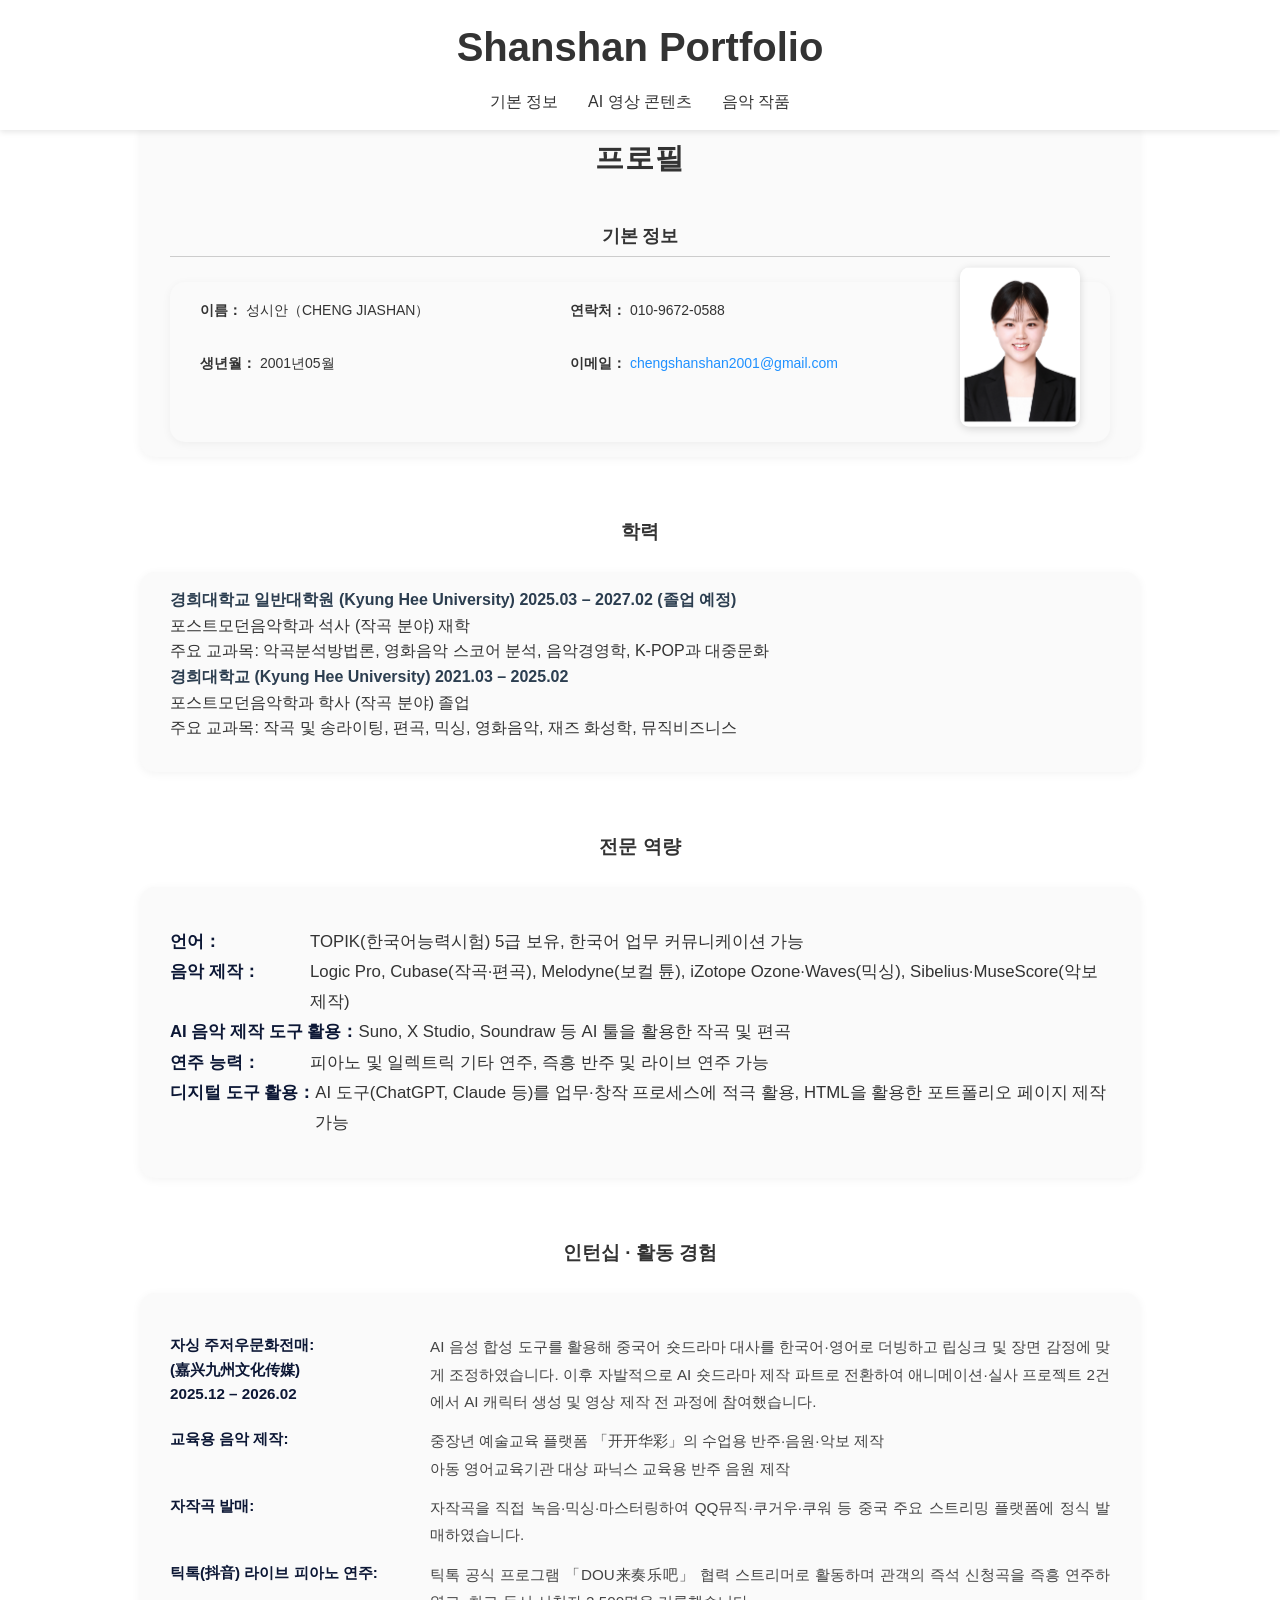
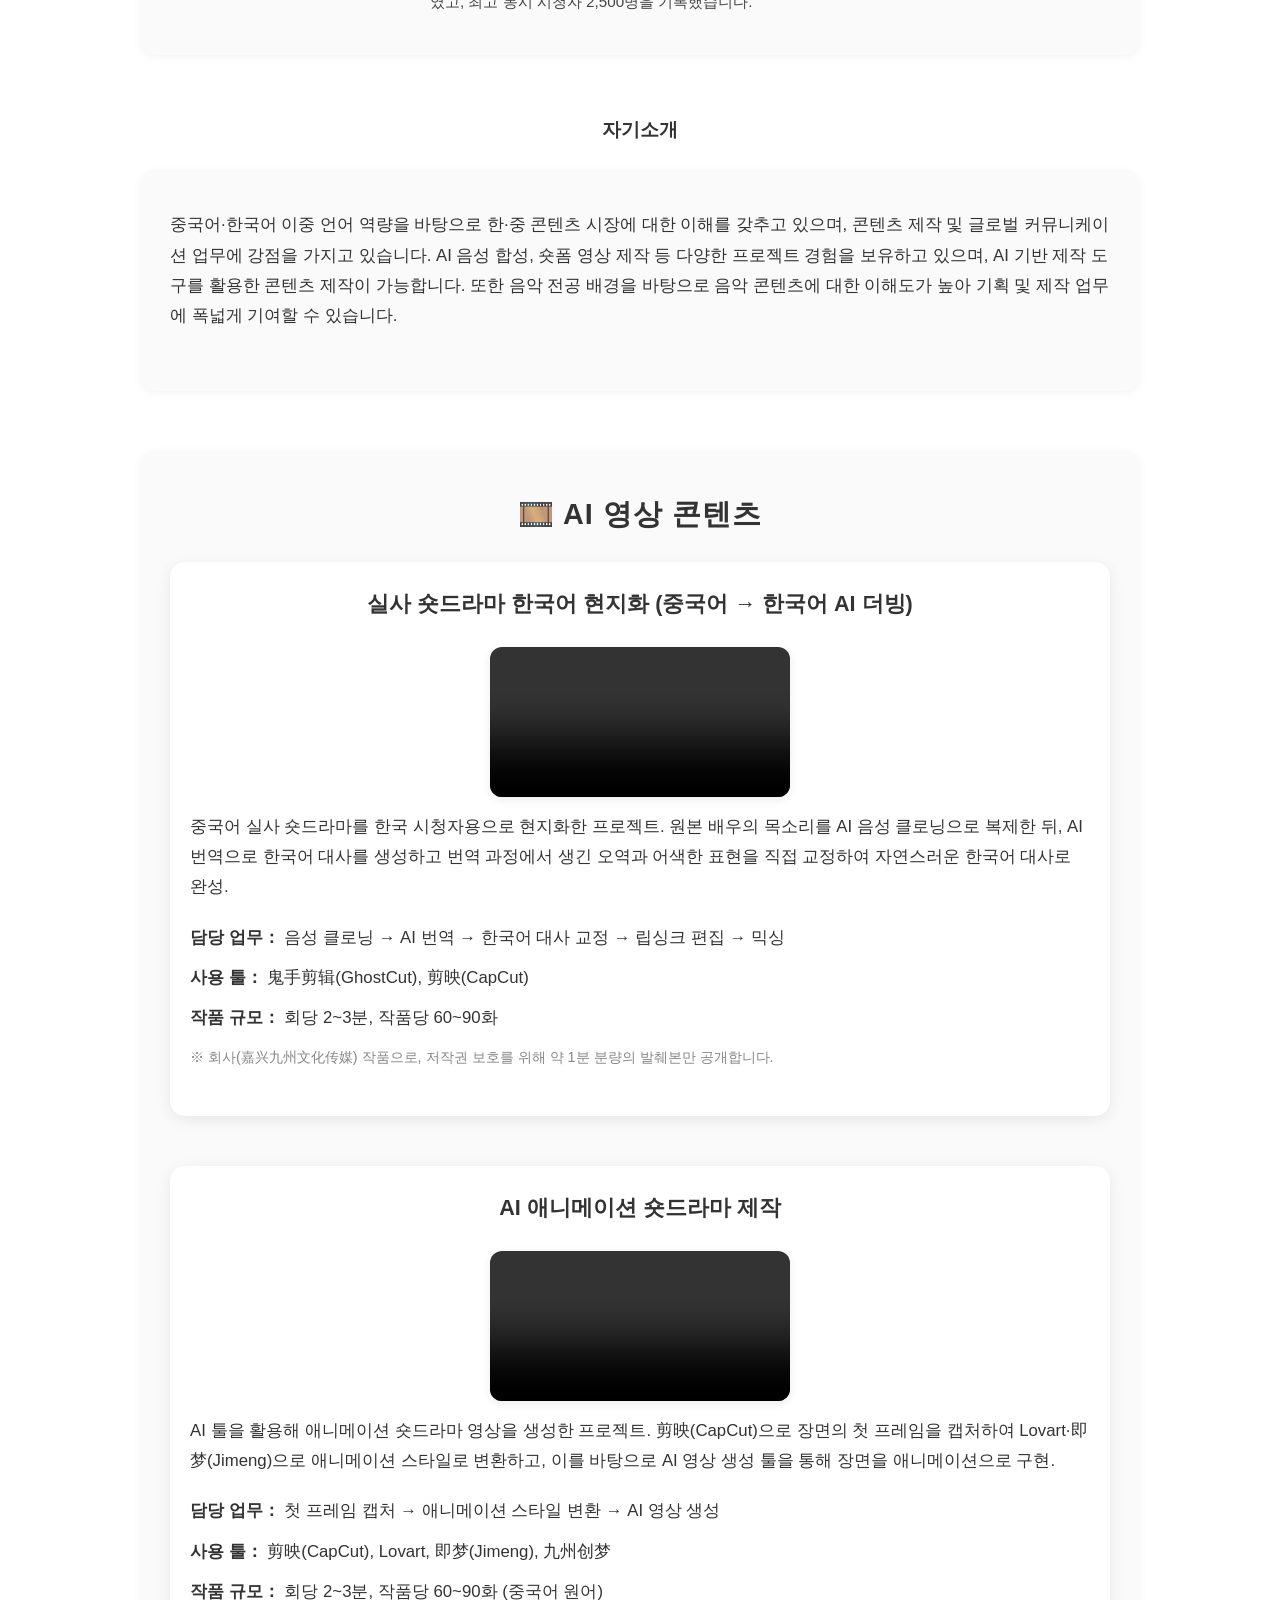
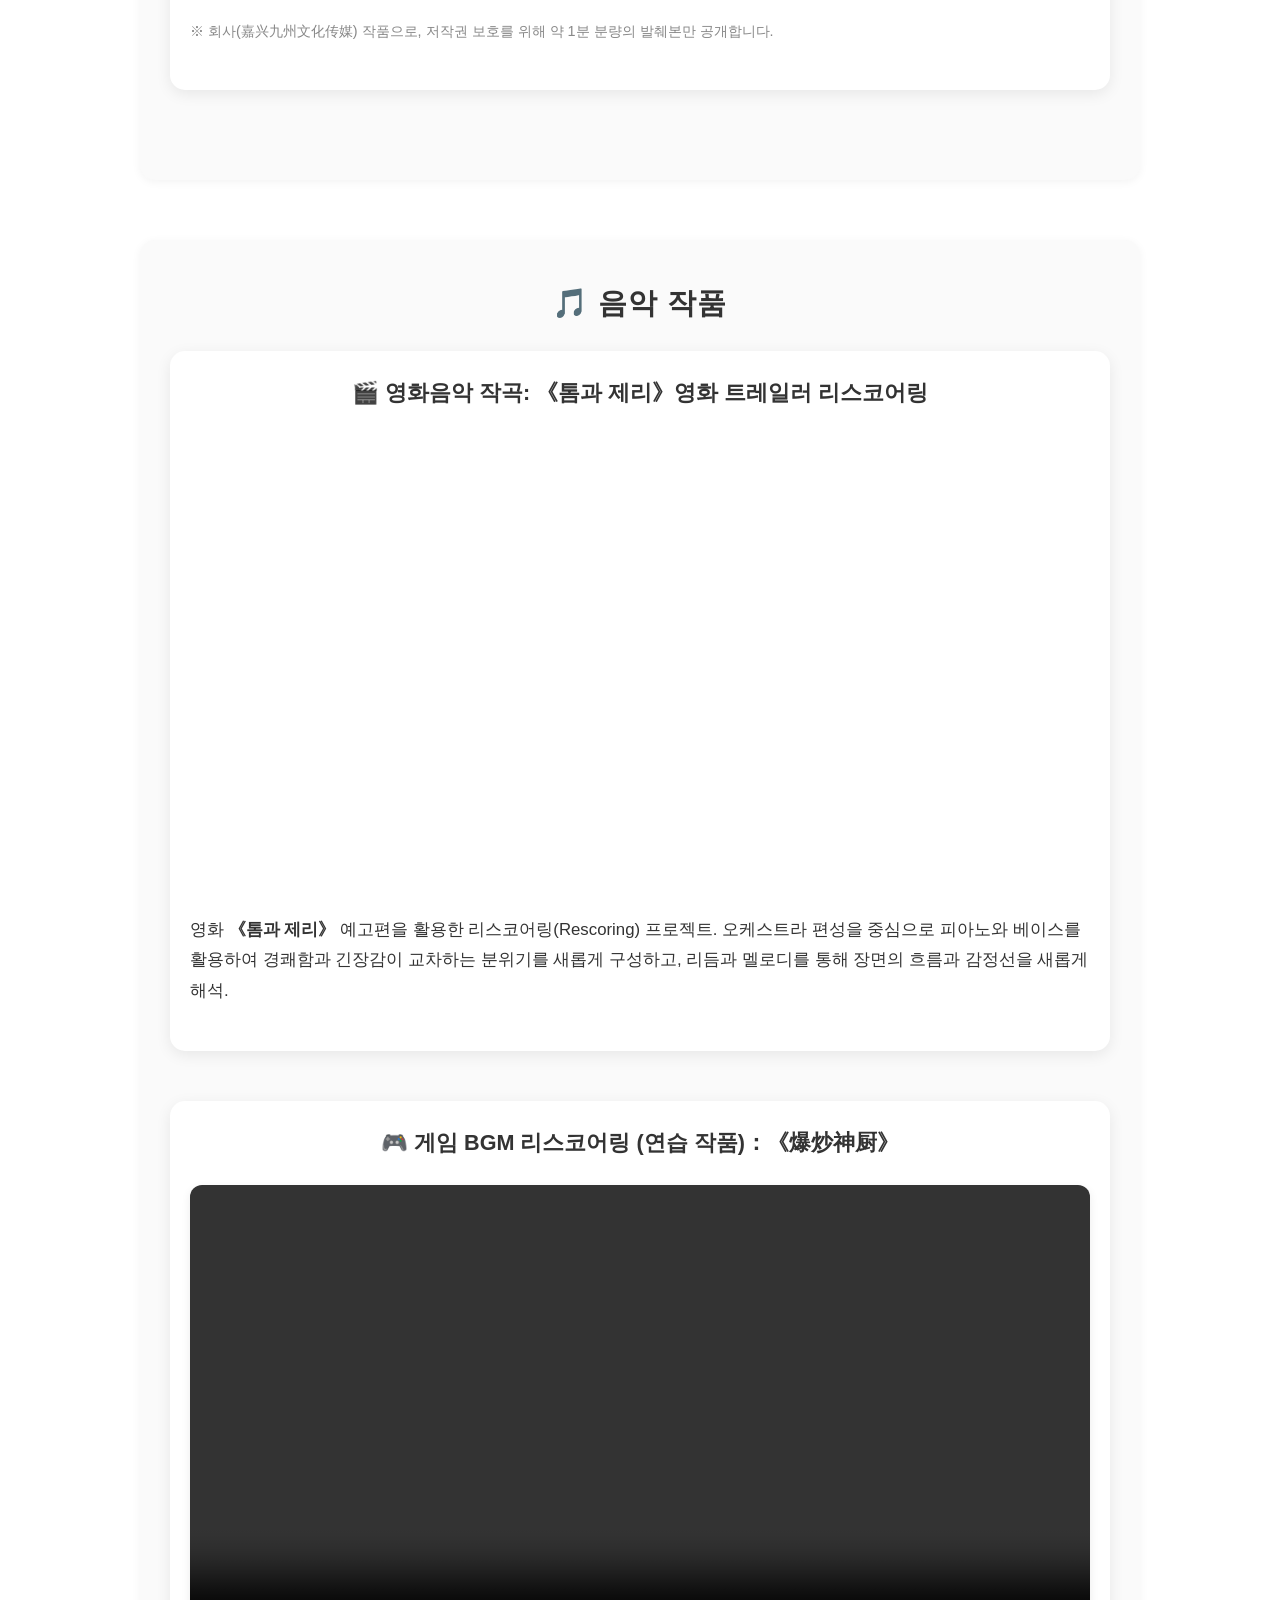
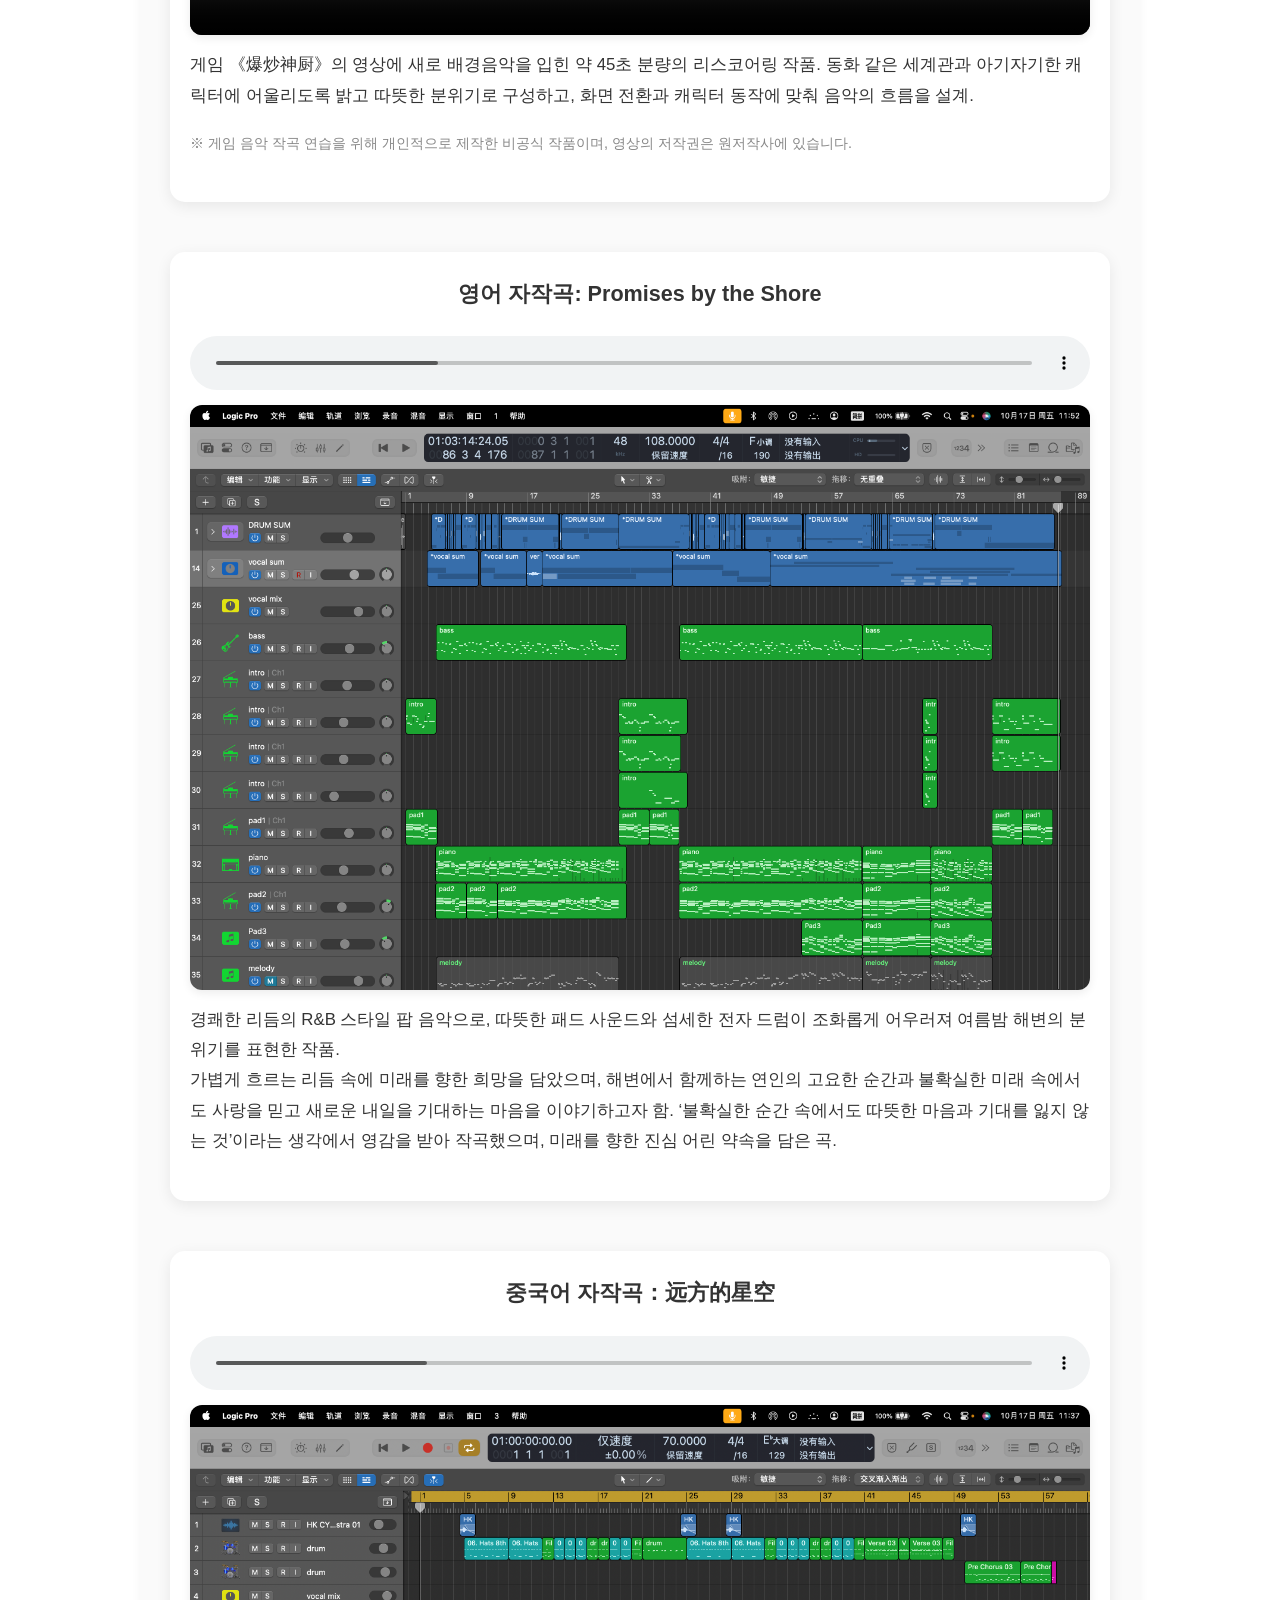
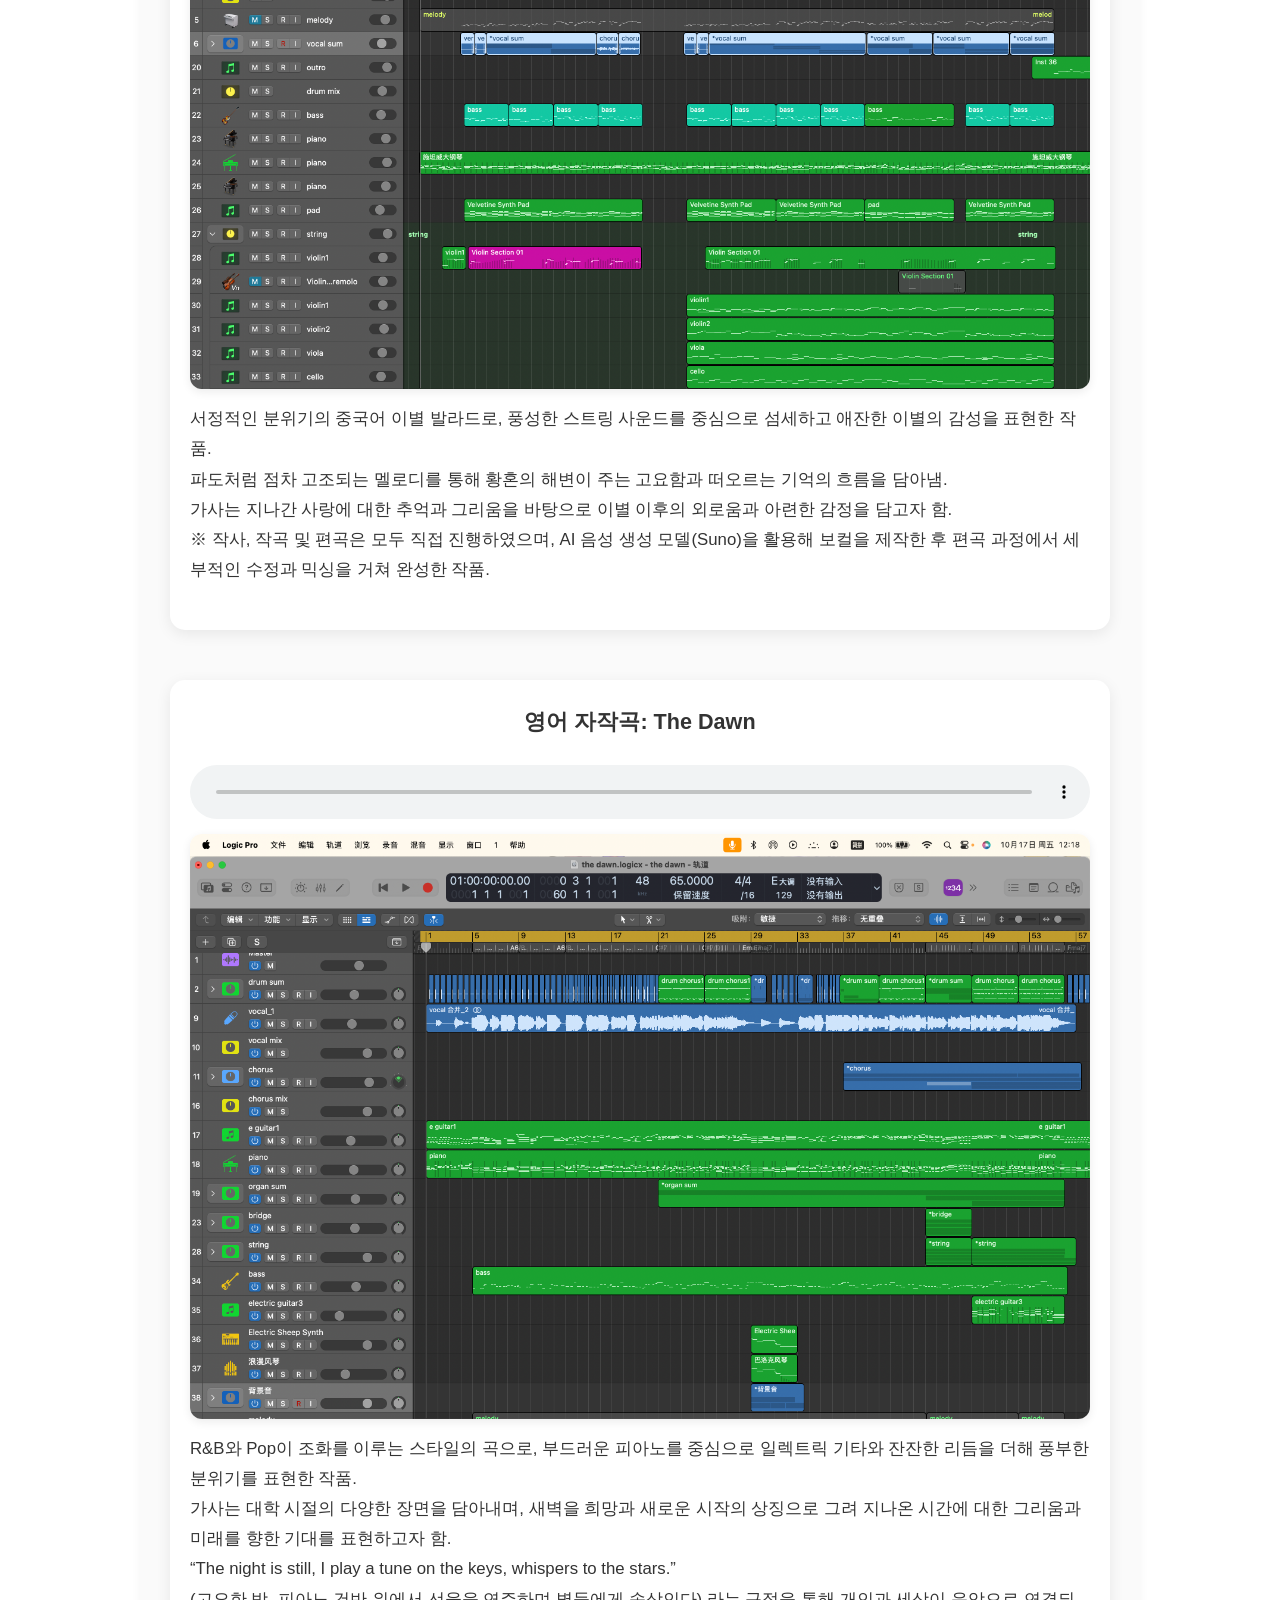
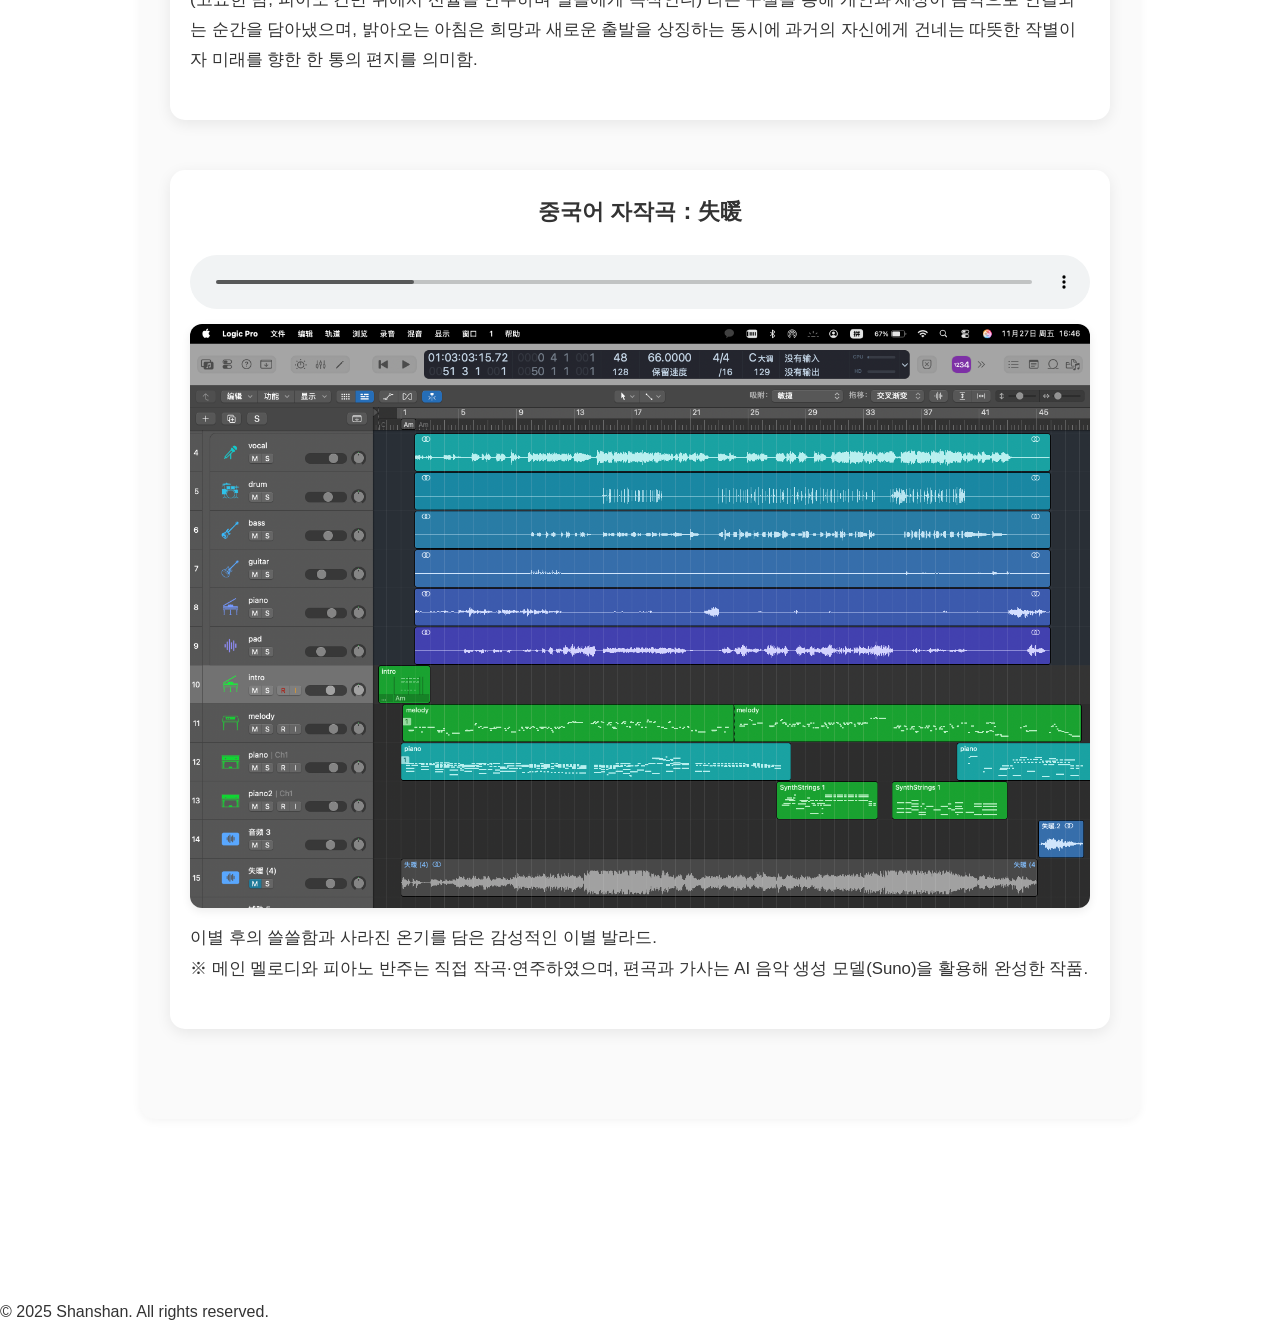
==== index.ko.html @ a073a3d4 "Update AI video content section and music titles" ====
<!-- ============================================= -->
<!-- 这是 Shanshan 的个人作品展示网页基础 HTML 框架 -->
<!-- ============================================= -->

<!DOCTYPE html>
<html lang="zh-CN">
<head>
  <meta charset="UTF-8" />
  <meta name="viewport" content="width=device-width, initial-scale=1.0" /> 
  <title>Shanshan Portfolio</title>
  <link rel="stylesheet" href="style.css?v=13" />
</head>
<style>
#statement.section {
  background-color: #fafafa !important;
  border-radius: 15px !important;
  box-shadow: 0 2px 10px rgba(0,0,0,0.05) !important;
  padding: 40px 30px !important;
  margin: 0 auto 60px auto !important;
  max-width: 1000px !important;
}
  /* AI 영상 콘텐츠: 세로형 숏드라마 영상 */
.music-item video.video-vertical {
  width: auto;
  max-width: 100%;
  max-height: 75vh;
}
.work-meta {
  list-style: none;
  padding: 0;
  margin: 12px 0 0;
  color: #555;
  line-height: 1.7;
}
.work-meta li { margin-bottom: 4px; }
.work-note {
  font-size: 0.9rem !important;
  color: #888 !important;
}
</style>

<body>
  <!-- ============================================= -->
  <!-- 页头部分 Header -->
  <!-- ============================================= -->
  <header>
    <h1>Shanshan Portfolio</h1>
    <button class="menu-toggle" aria-label="Toggle Menu">☰</button>
    <nav>
      <ul>
        <li><a href="#about">기본 정보</a></li>
               <li><a href="#ai-video">AI 영상 콘텐츠</a></li>
        <li><a href="#music">음악 작품</a></li>
      </ul>
    </nav>
  </header>

  <!-- ✅ 主体内容 -->
  <main>
    <section id="about" class="section">
      <h2>프로필</h2>
  <h3> 기본 정보 </h3>

<div id="basic-info" class="info-grid">
  <div class="info-left">
    <p>
      <strong>이름：</strong> 성시안（CHENG JIASHAN）<br>
        <br>
      <strong>생년월：</strong> 2001년05월<br>
      <br>
    </p>
  </div>

  <div class="info-right">
    <p>
      <strong>연락처：</strong> 010-9672-0588<br>
      <br>
      <strong>이메일：</strong>
      <a href="mailto:chengshanshan2001@gmail.com">chengshanshan2001@gmail.com</a>
    </p>
  </div>

  <!-- ✅ 新增证件照模块 -->
  <div class="info-photo">
    <img src="assets/images/zhiyezhao.JPG" alt="证件照" />
  </div>
</div>
</section>  

  <!-- 2. 教育背景 -->
  <h3>학력</h3>
  <section id="education" class="section">

  <div class="education-list">

    <div class="education-item">
      <div class="edu-header">
        <span class="edu-school">경희대학교 일반대학원 (Kyung Hee University)
</span>
        <span class="edu-period">2025.03 – 2027.02 (졸업 예정)</span>
      </div>
      <div class="edu-major">포스트모던음악학과 석사 (작곡 분야) 재학<br>
주요 교과목: 악곡분석방법론, 영화음악 스코어 분석, 음악경영학, K-POP과 대중문화
    </div>

    <div class="education-item">
      <div class="edu-header">
        <span class="edu-school">경희대학교 (Kyung Hee University)</span>
        <span class="edu-period">2021.03 – 2025.02</span>
      </div>
      <div class="edu-major">포스트모던음악학과 학사 (작곡 분야) 졸업</div>
      <div class="edu-courses"> 주요 교과목: 작곡 및 송라이팅, 편곡, 믹싱, 영화음악, 재즈 화성학, 뮤직비즈니스</div>
    </div>

  </div>
</section>


  </p>
  <!-- 5. 专业技能 -->
<h3>전문 역량</h3>

<div class="section">
  <div class="section-content">
    <div class="skills-grid">

      <div class="skill-item">
        <div class="skill-label">언어：</div>
        <div class="skill-content">
          TOPIK(한국어능력시험) 5급 보유, 한국어 업무 커뮤니케이션 가능
        </div>
      </div>

      <div class="skill-item">
        <div class="skill-label">음악 제작：</div>
        <div class="skill-content">
          Logic Pro, Cubase(작곡·편곡), Melodyne(보컬 튠),
          iZotope Ozone·Waves(믹싱), Sibelius·MuseScore(악보 제작)
        </div>
      </div>

      <div class="skill-item">
        <div class="skill-label">AI 음악 제작 도구 활용：</div>
        <div class="skill-content">
          Suno, X Studio, Soundraw 등 AI 툴을 활용한 작곡 및 편곡
        </div>
      </div>

      <div class="skill-item">
        <div class="skill-label">연주 능력：</div>
        <div class="skill-content">
          피아노 및 일렉트릭 기타 연주, 즉흥 반주 및 라이브 연주 가능
        </div>
      </div>

      <div class="skill-item">
        <div class="skill-label">디지털 도구 활용：</div>
        <div class="skill-content">
          AI 도구(ChatGPT, Claude 등)를 업무·창작 프로세스에 적극 활용,
          HTML을 활용한 포트폴리오 페이지 제작 가능
        </div>
      </div>

    </div>
  </div>
</div>

<!-- 实践经历 -->
<h3>인턴십 · 활동 경험</h3>

<div class="section">
  <div class="experience-grid">

    <div class="experience-item">
      <div class="exp-label">
        자싱 주저우문화전매:<br>
        (嘉兴九州文化传媒)<br>
        2025.12 – 2026.02
      </div>
      <div class="exp-content">
        AI 음성 합성 도구를 활용해 중국어 숏드라마 대사를 한국어·영어로 더빙하고
        립싱크 및 장면 감정에 맞게 조정하였습니다.
        이후 자발적으로 AI 숏드라마 제작 파트로 전환하여
        애니메이션·실사 프로젝트 2건에서 AI 캐릭터 생성 및 영상 제작 전 과정에 참여했습니다.
      </div>
    </div>

    <div class="experience-item">
      <div class="exp-label">교육용 음악 제작:</div>
      <div class="exp-content">
        중장년 예술교육 플랫폼 「开开华彩」의 수업용 반주·음원·악보 제작<br>
        아동 영어교육기관 대상 파닉스 교육용 반주 음원 제작
      </div>
    </div>

    <div class="experience-item">
      <div class="exp-label">자작곡 발매:</div>
      <div class="exp-content">
        자작곡을 직접 녹음·믹싱·마스터링하여
        QQ뮤직·쿠거우·쿠워 등 중국 주요 스트리밍 플랫폼에 정식 발매하였습니다.
      </div>
    </div>

    <div class="experience-item">
      <div class="exp-label">틱톡(抖音) 라이브 피아노 연주:</div>
      <div class="exp-content">
        틱톡 공식 프로그램 「DOU来奏乐吧」 협력 스트리머로 활동하며
        관객의 즉석 신청곡을 즉흥 연주하였고,
        최고 동시 시청자 2,500명을 기록했습니다.
      </div>
    </div>

  </div>
</div>

<!-- 6. 자기소개 -->
<h3>자기소개</h3>

<div class="section">
  <p>
    중국어·한국어 이중 언어 역량을 바탕으로 한·중 콘텐츠 시장에 대한 이해를 갖추고 있으며,
    콘텐츠 제작 및 글로벌 커뮤니케이션 업무에 강점을 가지고 있습니다.
    AI 음성 합성, 숏폼 영상 제작 등 다양한 프로젝트 경험을 보유하고 있으며,
    AI 기반 제작 도구를 활용한 콘텐츠 제작이 가능합니다.
    또한 음악 전공 배경을 바탕으로 음악 콘텐츠에 대한 이해도가 높아
    기획 및 제작 업무에 폭넓게 기여할 수 있습니다.
  </p>
</div>
<!-- AI 영상 콘텐츠 Section -->
<section id="ai-video" class="section">
  <h2>🎞️ AI 영상 콘텐츠</h2>

  <!-- 실사 숏드라마 한국어 더빙 -->
  <div class="music-item">
    <h3>실사 숏드라마 한국어 현지화 (중국어 → 한국어 AI 더빙)</h3>
    <video class="video-vertical" controls preload="metadata" playsinline>
      <source src="assets/video/drama.mp4" type="video/mp4">
    </video>
    <p>
      중국어 실사 숏드라마를 한국 시청자용으로 현지화한 프로젝트.
      원본 배우의 목소리를 AI 음성 클로닝으로 복제한 뒤, AI 번역으로 한국어 대사를 생성하고
      번역 과정에서 생긴 오역과 어색한 표현을 직접 교정하여 자연스러운 한국어 대사로 완성.
    </p>
    <ul class="work-meta">
      <li><strong>담당 업무：</strong> 음성 클로닝 → AI 번역 → 한국어 대사 교정 → 립싱크 편집 → 믹싱</li>
      <li><strong>사용 툴：</strong> 鬼手剪辑(GhostCut), 剪映(CapCut)</li>
      <li><strong>작품 규모：</strong> 회당 2~3분, 작품당 60~90화</li>
    </ul>
    <p class="work-note">※ 회사(嘉兴九州文化传媒) 작품으로, 저작권 보호를 위해 약 1분 분량의 발췌본만 공개합니다.</p>
  </div>

  <!-- AI 애니메이션 숏드라마 -->
  <div class="music-item">
    <h3>AI 애니메이션 숏드라마 제작</h3>
    <video class="video-vertical" controls preload="metadata" playsinline>
      <source src="assets/video/donghuaban.MOV" type="video/mp4">
    </video>
    <p>
      AI 툴을 활용해 애니메이션 숏드라마 영상을 생성한 프로젝트.
      剪映(CapCut)으로 장면의 첫 프레임을 캡처하여 Lovart·即梦(Jimeng)으로 애니메이션 스타일로 변환하고,
      이를 바탕으로 AI 영상 생성 툴을 통해 장면을 애니메이션으로 구현.
    </p>
    <ul class="work-meta">
      <li><strong>담당 업무：</strong> 첫 프레임 캡처 → 애니메이션 스타일 변환 → AI 영상 생성</li>
      <li><strong>사용 툴：</strong> 剪映(CapCut), Lovart, 即梦(Jimeng), 九州创梦</li>
      <li><strong>작품 규모：</strong> 회당 2~3분, 작품당 60~90화 (중국어 원어)</li>
    </ul>
    <p class="work-note">※ 회사(嘉兴九州文化传媒) 작품으로, 저작권 보호를 위해 약 1분 분량의 발췌본만 공개합니다.</p>
  </div>
</section>
  <!-- 音乐作品 Section -->
<section id="music" class="section">
   <h2>🎵 음악 작품</h2>
 <!-- 电影配乐 -->
<div class="music-item">
 <h3>🎬 영화음악 작곡: 《톰과 제리》영화 트레일러 리스코어링</h3>

<!-- Bilibili 영상 삽입 -->
<iframe 
  src="//player.bilibili.com/player.html?isOutside=true&aid=115497945339783&bvid=BV1Nb1xBbEkh&cid=33733151829&p=1" 
  width="100%" height="460"
  scrolling="no" border="0" frameborder="no" framespacing="0" allowfullscreen="true">
</iframe>

<p>
영화 <strong>《톰과 제리》</strong> 예고편을 활용한 리스코어링(Rescoring) 프로젝트.
오케스트라 편성을 중심으로 피아노와 베이스를 활용하여
경쾌함과 긴장감이 교차하는 분위기를 새롭게 구성하고,
리듬과 멜로디를 통해 장면의 흐름과 감정선을 새롭게 해석.
</p>
  </div>

  <!-- 游戏 BGM -->
  <div class="music-item">
    <h3>🎮 게임 BGM 리스코어링 (연습 작품)：《爆炒神厨》</h3>
    <video controls preload="metadata" playsinline>
      <source src="assets/video/game.mp4" type="video/mp4">
    </video>
    <p>
      게임 《爆炒神厨》의 영상에 새로 배경음악을 입힌 약 45초 분량의 리스코어링 작품.
      동화 같은 세계관과 아기자기한 캐릭터에 어울리도록 밝고 따뜻한 분위기로 구성하고,
      화면 전환과 캐릭터 동작에 맞춰 음악의 흐름을 설계.
    </p>
    <p class="work-note">※ 게임 음악 작곡 연습을 위해 개인적으로 제작한 비공식 작품이며, 영상의 저작권은 원저작사에 있습니다.</p>
  </div>
  <!-- 第一首 -->
  <div class="music-item">
    <h3>영어 자작곡: Promises by the Shore</h3>
    <audio controls>
      <source src="assets/audio/promise.mp3" type="audio/mpeg">
      您的浏览器不支持音频播放
    </audio>
    <img src="assets/images/primes.png" alt="作品截图 2">
    <p>
      경쾌한 리듬의 R&B 스타일 팝 음악으로, 따뜻한 패드 사운드와 섬세한 전자 드럼이 조화롭게 어우러져 여름밤 해변의 분위기를 표현한 작품.<br> 
      가볍게 흐르는 리듬 속에 미래를 향한 희망을 담았으며, 해변에서 함께하는 연인의 고요한 순간과 불확실한 미래 속에서도 사랑을 믿고 새로운 내일을 기대하는 마음을 이야기하고자 함. 
      ‘불확실한 순간 속에서도 따뜻한 마음과 기대를 잃지 않는 것’이라는 생각에서 영감을 받아 작곡했으며, 미래를 향한 진심 어린 약속을 담은 곡.
    </p>
  </div>  <!-- ✅加上这行 -->

  <!-- 第二首 -->
  <div class="music-item">
    <h3>중국어 자작곡：远方的星空</h3>
    <audio controls>
      <source src="assets/audio/sunoyuanfang.mp3" type="audio/mpeg">
      您的浏览器不支持音频播放
    </audio>
    <img src="assets/images/yuanfang.png" alt="作品截图 1">
    <p>
     서정적인 분위기의 중국어 이별 발라드로, 풍성한 스트링 사운드를 중심으로 섬세하고 애잔한 이별의 감성을 표현한 작품. <br> 
      파도처럼 점차 고조되는 멜로디를 통해 황혼의 해변이 주는 고요함과 떠오르는 기억의 흐름을 담아냄.<br> 
가사는 지나간 사랑에 대한 추억과 그리움을 바탕으로 이별 이후의 외로움과 아련한 감정을 담고자 함.<br> 
※ 작사, 작곡 및 편곡은 모두 직접 진행하였으며, AI 음성 생성 모델(Suno)을 활용해 보컬을 제작한 후 편곡 과정에서 세부적인 수정과 믹싱을 거쳐 완성한 작품.

    </p>
  </div>

  <!-- 第三首 -->
  <div class="music-item">
    <h3>영어 자작곡: The Dawn</h3>
    <audio controls>
      <source src="assets/audio/the dawn.mp3" type="audio/mpeg">
      您的浏览器不支持音频播放
    </audio>
    <img src="assets/images/the dawn.png" alt="作品截图3">
    <p>
      R&B와 Pop이 조화를 이루는 스타일의 곡으로, 부드러운 피아노를 중심으로 일렉트릭 기타와 잔잔한 리듬을 더해 풍부한 분위기를 표현한 작품.<br> 
가사는 대학 시절의 다양한 장면을 담아내며, 새벽을 희망과 새로운 시작의 상징으로 그려 지나온 시간에 대한 그리움과 미래를 향한 기대를 표현하고자 함.<br> 
“The night is still, I play a tune on the keys, whispers to the stars.”<br> 
(고요한 밤, 피아노 건반 위에서 선율을 연주하며 별들에게 속삭인다)
라는 구절을 통해 개인과 세상이 음악으로 연결되는 순간을 담아냈으며, 
밝아오는 아침은 희망과 새로운 출발을 상징하는 동시에 과거의 자신에게 건네는 따뜻한 작별이자 미래를 향한 한 통의 편지를 의미함.
    </p>
  </div>
  
  <!-- 第四首 -->
  <div class="music-item">
    <h3>중국어 자작곡：失暖</h3>
    <audio controls>
      <source src="assets/audio/shinuan.mp3" type="audio/mpeg">
      您的浏览器不支持音频播放
    </audio>
    <img src="assets/images/shinuan.png" alt="作品截图4">
    <p>
      이별 후의 쓸쓸함과 사라진 온기를 담은 감성적인 이별 발라드.<br>
      ※ 메인 멜로디와 피아노 반주는 직접 작곡·연주하였으며,
      편곡과 가사는 AI 음악 생성 모델(Suno)을 활용해 완성한 작품.
    </p>
  </div>
</section>

<main class="main-content">
  <!-- 保留原有的所有 section 内容 -->
</main>
  <!-- ============================================= -->
  <!-- 页脚 Footer -->
  <!-- ============================================= -->
  <footer>
    <p>© 2025 Shanshan. All rights reserved.</p>
  </footer>
  <script>
  // 选取页面内所有 <video> 元素
  const videos = document.querySelectorAll("video");

  // 当某个视频开始播放时
  videos.forEach((video) => {
    video.addEventListener("play", () => {
      // 暂停其他正在播放的视频
      videos.forEach((otherVideo) => {
        if (otherVideo !== video && !otherVideo.paused) {
          otherVideo.pause();
        }
      });
    });
  });
</script>
 <!-- ✅ 放在网页最底部的脚本 -->
   <script>
  document.addEventListener('DOMContentLoaded', () => {
    const menuBtn = document.querySelector('.menu-toggle');
    const navList = document.querySelector('nav ul');
    
    menuBtn.addEventListener('click', (e) => {
      e.stopPropagation();
      navList.classList.toggle('active');
    });

    document.addEventListener('click', (e) => {
      if (!navList.contains(e.target) && !menuBtn.contains(e.target)) {
        navList.classList.remove('active');
      }
    });
  });

  // ✅ 确保同时只播放一个音频
  document.addEventListener("play", function(e) {
    const audios = document.getElementsByTagName("audio");
    for (let i = 0; i < audios.length; i++) {
      if (audios[i] !== e.target) {
        audios[i].pause();
      }
    }
  }, true);
  </script>
<script>
// ✅ 移动端视频播放兼容修复：让第一次点击就能播放
document.addEventListener('DOMContentLoaded', () => {
  const videos = document.querySelectorAll('video');

  videos.forEach(video => {
    video.addEventListener('click', () => {
      if (video.paused) {
        video.play().catch(() => {}); // 如果被系统阻止，不报错
      } else {
        video.pause();
      }
    });

    // ✅ 支持微信 / Safari 自动允许交互播放
    video.setAttribute('playsinline', 'true');
    video.setAttribute('webkit-playsinline', 'true');
    video.setAttribute('controlsList', 'nodownload');
  });
});
</script>

</body>
</html>
---- style.css ----
/* ============================================= */
/* Shanshan Portfolio - 精简优化版CSS */
/* ============================================= */

/* ---------- 1. 全局基础设置 ---------- */
* {
  margin: 0;
  padding: 0;
  box-sizing: border-box;
  font-family: 'Helvetica Neue', Arial, sans-serif;
}

body {
  background-color: #ffffff;
  color: #333333;
  line-height: 1.6;
}

/* ---------- 2. 页头 Header ---------- */
header {
  position: fixed;
  top: 0;
  left: 0;
  width: 100%;
  background-color: #fff;
  box-shadow: 0 2px 6px rgba(0, 0, 0, 0.1);
  z-index: 1000;
  padding: 15px 0;
  text-align: center;
}

header h1 {
  font-size: 2.5rem;
  margin-bottom: 10px;
}

/* ---------- 3. 导航栏 Nav ---------- */
nav ul {
  list-style: none;
  display: flex;
  justify-content: center;
  gap: 30px;
  flex-wrap: wrap; 
}

nav a {
  text-decoration: none;
  color: #333;
  font-weight: 500;
  transition: color 0.3s;
}

nav a:hover {
  color: #1e90ff;
}

/* ---------- 4. 页面主体 Main ---------- */
main {
  padding-top: 120px; /* 留出导航栏高度 */
}

/* ---------- 5. 通用 Section 样式 ---------- */
.section {
  max-width: 1000px;
  width: 100%; /* ✅ 新增：防止手机溢出 */
  margin: 0 auto 60px auto;
  padding: 40px 30px;
  background-color: #fafafa;
  border-radius: 15px;
  box-shadow: 0 2px 10px rgba(0, 0, 0, 0.05);
}

.section h2 {
  font-size: 2rem;
  margin-bottom: 20px;
  font-weight: 600;
  color: #333;
  letter-spacing: 1px;
  text-align: center;
}

.section p {
  font-size: 1.1rem;
  margin-bottom: 20px;
  line-height: 1.8;
  color: #555;
  text-align: left;
}

/* ---------- 6. 音乐作品与媒体展示区 ---------- */
.music-item {
  background-color: #ffffff;
  padding: 25px 20px;
  border-radius: 15px;
  box-shadow: 0 4px 15px rgba(0, 0, 0, 0.08);
  margin-bottom: 50px;
  transition: transform 0.3s ease, box-shadow 0.3s ease;
}

.music-item:hover {
  transform: translateY(-3px);
  box-shadow: 0 8px 25px rgba(0, 0, 0, 0.12);
}

.music-item h3 {
  margin-bottom: 15px;
  font-size: 1.35rem;
  text-align: center;
  color: #222;
}

.music-item p {
  font-size: 1rem;
  line-height: 1.6;
  color: #555;
  text-align: left;
  margin-top: 12px;
  font-style: normal;
}

/* 音频控件 */
.music-item audio {
  width: 100%;
  min-height: 40px;
  display: block;
  margin: 15px auto;
}

/* 图片 */
.music-item img {
  max-width: 100%;
  height: auto;
  display: block;
  margin: 15px auto;
  border-radius: 12px;
  box-shadow: 0 3px 10px rgba(0, 0, 0, 0.08);
}
/* 视频 */
.music-item video {
  max-width: 80%;
  width: 100%;
  max-width: 100%; /* ✅ 新增：限制最大宽度 */
  height: auto;
  object-fit: contain;
  border-radius: 12px;
  display: block;
  margin: 15px auto;
  box-shadow: 0 3px 10px rgba(0, 0, 0, 0.08);
  transition: transform 0.3s ease, box-shadow 0.3s ease;
}

.music-item video:hover {
  transform: scale(1.02);
  box-shadow: 0 8px 20px rgba(0, 0, 0, 0.18);
}

/* 合奏视频布局 */
#ensemble {
  display: grid;
  grid-template-columns: repeat(auto-fit, minmax(320px, 1fr));
  gap: 20px;
  align-items: start;
}

/* 直播视频布局 */
#live .live-item {
  display: flex;
  justify-content: center;
  align-items: center;
  gap: 30px;
  max-width: 1200px;
  width: 100%; 
  margin: 0 auto;
  flex-wrap: wrap;
}

#live .live-video {
  flex: 0 0 55%;
  max-width: 650px;
  width: 100%; 
}

#live .live-video video {
  width: 100%;
  max-height: 550px;
  object-fit: contain;
  border-radius: 12px;
  background-color: #000;
  display: block;
}

#live .live-desc {
  flex: 1 1 40%;
  max-width: 500px;
  width: 100%; 
  display: flex;
  flex-direction: column;
  justify-content: center;
  padding: 0 15px;
  box-sizing: border-box;
}

/* ---------- 7. 响应式调整 ---------- */
@media screen and (max-width: 900px) {
  #live .live-item {
    flex-direction: column;
    align-items: center;
  }
  #live .live-video,
  #live .live-desc {
    flex: 1 1 100%;
    max-width: 90%;
  }
  #live .live-desc {
    padding-top: 15px;
    text-align: center;
  }
}

@media screen and (max-width: 768px) {
  nav ul {
    flex-direction: column;
    gap: 15px;
  }
  .section {
    padding: 30px 20px;
  }
  .music-item {
    padding: 20px 15px;
  }
  .music-item h3 {
    font-size: 1.25rem;
  }
}

/* ---------- 8. 前半部分（About / Education）优化 ---------- */

#about, #education, .info-grid {
  background-color: #fafafa !important;   /* ✅ 改成浅灰，与所有 section 一致 */
  box-shadow: 0 2px 10px rgba(0,0,0,0.05) !important; /* ✅ 统一阴影 */
  border-radius: 15px !important;          /* ✅ 加上圆角 */
  padding: 15px 30px !important;           /* ✅ 内边距与其他 section 一致 */
}


/* 主标题（个人简介标题） */
#about h2 {
  font-size: 1.8rem;
  font-weight: bold;
  color: #2c3e50;
  text-align: center;
  border-bottom: 2px solid #2c3e50;
  padding-bottom: 10px;
  margin-bottom: 30px;
}

/* 小标题（h3）简化为PDF风格 */
#about h3, #education h3 {
  background: none !important;
  border-bottom: 1px solid #ccc !important;
  padding: 6px 0 !important;
  font-size: 1.1rem !important;
  font-weight: bold;
  color: #2c3e50;
  display: block;
  border-radius: 0 !important;
}

/* 信息两列对齐 */
#about .info-grid {
  display: flex;
  justify-content: space-between;
  flex-wrap: wrap;
  gap: 40px;
  margin-top: 10px;
}

#about .info-left p, 
#about .info-right p {
  font-size: 14px;
  line-height: 1.9;
  color: #333;
}

/* 链接统一蓝色风格 */
#about a {
  color: #1e90ff;
  text-decoration: none;
}
#about a:hover {
  text-decoration: underline;
}

/* 教育经历列表更紧凑 */
#education .education-item {
  margin-bottom: 16px;
}
#education .edu-header {
  font-weight: bold;
  color: #2c3e50;
}
#education .edu-maj
/* ============================================= */
/* 专业技能部分优化：让标题与内容同一行显示 */
/* ============================================= */

.skills-grid {
  display: grid;
  grid-template-columns: 1fr; /* 每项单独占一行 */
  gap: 8px; /* 行距 */
}

.skill-item {
  display: flex;
  align-items: baseline; /* 保证文字上下对齐 */
  font-size: 14px;
  color: #333;
  line-height: 1.8;
}

/* 左侧标签：加粗深蓝色 */
.skill-label {
  font-weight: bold;
  color: #0c1735; /* 深蓝 */
  min-width: 120px; /* 控制列宽保持整齐 */
  flex-shrink: 0;
}

/* 右侧内容：正常灰色 */
.skill-content {
  flex: 1;
  color: #444;
}
/* ============================================= */
/* 统一字体样式（适用于前半部分和技能、经历等文字） */
/* ============================================= */

/* 整体统一字体大小与行距 */
.section p,
.section li,
.skill-item {
  font-size: 1.05rem;   /* 与正文一致，约16.8px */
  line-height: 1.8;
  color: #333;
}

/* 专业技能标题（左侧标签）更突出一点 */
.skill-label {
  font-size: 1.05rem;     /* 略大一些，凸显重点 */
  font-weight: bold;
  color: #0c1735;        /* 深蓝色 */
  min-width: 140px;      /* 保持左右对齐整齐 */
}

/* 右侧内容保持清晰灰色 */
.skill-content {
  font-size: 1.05rem;
  color: #333;
}

/* 实践经历列表与正文保持一致 */
.section ul li {
  font-size: 1.05rem;
  color: #333;
  line-height: 1.8;
  margin-bottom: 10px;
}
/* ============================================= */
/* 基本信息布局微调 + 右侧证件照样式 */
/* ============================================= */

/* 让三栏布局更紧凑、左右对齐 */
#basic-info.info-grid {
  display: flex;
  align-items: flex-start; /* 顶部对齐 */
  justify-content: space-between;
  flex-wrap: wrap;
  gap: 20px; /* 两栏之间间距比原来更小 */
}

/* 左右文字栏更窄一点 */
#basic-info .info-left,
#basic-info .info-right {
  flex: 1;              /* 各占相等空间 */
  min-width: 250px;     /* 控制最小宽度 */
}
/* 证件照模块靠右 */
#basic-info .info-photo {
  flex: 0 0 140px;       /* 固定宽度 */
  width: 140px;
  text-align: right;
  margin-top: -30px;     /* 往上移动，可自行调整 */
}
/* 证件照样式 */
#basic-info .info-photo img {
  display: block;
  width: 120px !important;
  max-width: 120px !important;
  min-width: 120px !important;

  height: 160px !important;
  max-height: 160px !important;
  min-height: 160px !important;

  object-fit: cover;
  border-radius: 10px;
  box-shadow: 0 2px 8px rgba(0,0,0,0.15);
  margin-left: auto;
}
/* ============================================= */
/* 实践经历 - 对齐为与技能相同的结构 */
/* ============================================= */

.experience-grid {
  display: grid;
  grid-template-columns: 1fr; /* 每条经历独占一行 */
  gap: 10px;
}

.experience-item {
  display: flex;
  align-items: flex-start;
  line-height: 1.8;
  font-size: 1.05rem;
  color: #333;
}

.exp-label {
  font-weight: bold;
  color: #0c1735; /* 深蓝，与技能标题一致 */
  min-width: 200px; /* 左列宽度与技能标签保持协调 */
  flex-shrink: 0;
}

.exp-content {
  flex: 1;
  color: #444;
}
/* ============================================= */
/* 实践经历文字对齐优化 */
/* ============================================= */
.experience-grid {
  display: grid;
  grid-template-columns: 1fr;
  gap: 12px;
}

.experience-item {
  display: flex;
  align-items: flex-start;
  line-height: 1.8;
  font-size: 0.95rem;
  color: #333;
}

/* 左边标签固定宽度，右边对齐 */
.exp-label {
  flex: 0 0 260px;   /* ✅ 固定宽度（可以微调成200~240px） */
  font-weight: bold;
  color: #0c1735;
  padding-right: 10px; /* ✅ 给右边留一点空隙 */
  text-align: left;   /* ✅ 文本右对齐，让冒号靠近右边列线 */
  line-height: 1.6;
}

/* 右边内容自动换行，从统一列线起始 */
.exp-content {
  flex: 1;
  color: #444;
  text-align: justify; /* ✅ 可选，让长段落更整齐 */
}
/* ============================================= */
/* AI音乐分析板块（与全站风格统一） */
/* ============================================= */

#ai-analysis {
  background-color: #fafafa;
  border-radius: 15px;
  box-shadow: 0 2px 10px rgba(0, 0, 0, 0.05);
  padding: 50px 30px;
  text-align: center;
}

#ai-analysis h2 {
  font-size: 2rem;
  font-weight: 600;
  color: #333;
  margin-bottom: 25px;
  letter-spacing: 1px;
}

#ai-analysis .ai-intro {
  font-size: 1.05rem;
  color: #555;
  line-height: 1.9;
  margin-bottom: 50px;
  text-align: left!important;
}

/* 音频卡片布局 */
#ai-analysis .audio-grid {
  display: flex;
  flex-wrap: wrap;
  justify-content: center;
  gap: 40px;
  margin-bottom: 60px;
}

#ai-analysis .audio-item {
  background-color: #fff;
  width: 280px;
  padding: 20px 15px;
  border-radius: 15px;
  box-shadow: 0 4px 12px rgba(0, 0, 0, 0.08);
  transition: transform 0.3s ease, box-shadow 0.3s ease;
}

#ai-analysis .audio-item:hover {
  transform: translateY(-4px);
  box-shadow: 0 8px 18px rgba(0, 0, 0, 0.12);
}

#ai-analysis .audio-item h3 {
  font-size: 1.1rem;
  margin-bottom: 10px;
  color: #222;
}

#ai-analysis .audio-item audio {
  width: 100%;
  margin: 10px 0;
}

#ai-analysis .audio-item .desc {
  font-size: 0.95rem;
  color: #555;
  line-height: 1.6;
}

/* 图表区 */
#ai-analysis .image-area {
  margin-top: 30px;
}

#ai-analysis .image-area h3 {
  font-size: 1.25rem;
  color: #333;
  margin-bottom: 25px;
}

#ai-analysis .image-area img {
  width: 90%;
  max-width: 720px;
  display: block;
  margin: 0 auto 25px auto;
  border-radius: 12px;
  box-shadow: 0 4px 12px rgba(0, 0, 0, 0.08);
}

#ai-analysis .image-area .note {
  font-size: 0.9rem;
  color: #777;
  margin-top: 10px;
}

/* 响应式调整 */
@media screen and (max-width: 900px) {
  #ai-analysis .audio-grid {
    flex-direction: column;
    align-items: center;
  }
  #ai-analysis .audio-item {
    width: 85%;
  }
}
/* ============================================= */
/* AI音乐分析板块（含六张图版本） */
/* ============================================= */

#ai-analysis {
  background-color: #fafafa;
  border-radius: 15px;
  box-shadow: 0 2px 10px rgba(0, 0, 0, 0.05);
  padding: 50px 30px;
  text-align: center;
}

#ai-analysis h2 {
  font-size: 2rem;
  font-weight: 600;
  color: #333;
  margin-bottom: 25px;
  letter-spacing: 1px;
}

#ai-analysis .ai-intro {
  font-size: 1.05rem;
  color: #555;
  line-height: 1.9;
  margin-bottom: 50px;
  text-align: center;
}

/* 音频卡片 */
#ai-analysis .audio-grid {
  display: flex;
  flex-wrap: wrap;
  justify-content: center;
  gap: 40px;
  margin-bottom: 60px;
}

#ai-analysis .audio-item {
  background-color: #fff;
  width: 280px;
  padding: 20px 15px;
  border-radius: 15px;
  box-shadow: 0 4px 12px rgba(0, 0, 0, 0.08);
  transition: transform 0.3s ease, box-shadow 0.3s ease;
}

#ai-analysis .audio-item:hover {
  transform: translateY(-4px);
  box-shadow: 0 8px 18px rgba(0, 0, 0, 0.12);
}

#ai-analysis .audio-item h3 {
  font-size: 1.1rem;
  margin-bottom: 10px;
  color: #222;
}

#ai-analysis .audio-item audio {
  width: 100%;
  margin: 10px 0;
}

#ai-analysis .audio-item .desc {
  font-size: 0.95rem;
  color: #555;
  line-height: 1.6;
}

/* 六张图的展示区 */
#ai-analysis .image-grid {
  margin-top: 30px;
}

#ai-analysis .image-grid h3 {
  font-size: 1.3rem;
  margin-bottom: 30px;
  color: #333;
}

#ai-analysis .img-pair {
  margin-bottom: 45px;
}

#ai-analysis .img-pair h4 {
  font-size: 1.1rem;
  margin-bottom: 15px;
  color: #0c1735;
}

#ai-analysis .img-pair img {
  width: 45%;
  max-width: 400px;
  margin: 10px;
  border-radius: 12px;
  box-shadow: 0 4px 12px rgba(0,0,0,0.1);
  transition: transform 0.25s ease, box-shadow 0.25s ease;
}

#ai-analysis .img-pair img:hover {
  transform: scale(1.02);
  box-shadow: 0 8px 18px rgba(0,0,0,0.15);
}

#ai-analysis .note {
  font-size: 0.9rem;
  color: #777;
  margin-top: 20px;
}

/* 响应式调整 */
@media screen and (max-width: 768px) {
  #ai-analysis .audio-grid {
    flex-direction: column;
    align-items: center;
  }

  #ai-analysis .audio-item {
    width: 85%;
  }

  #ai-analysis .img-pair img {
    width: 85%;
    display: block;
    margin: 10px auto;
  }
}
/* AI音乐分析 - 三图并排（旋律一行、节奏一行） */
#ai-analysis .image-grid { margin-top: 40px; }
#ai-analysis .image-grid h3 { font-size: 1.3rem; margin-bottom: 25px; color: #333; }

#ai-analysis .img-row { margin-bottom: 50px; }
#ai-analysis .img-row h4 { font-size: 1.1rem; color: #0c1735; margin-bottom: 14px; }

#ai-analysis .img-group {
  display: flex; justify-content: center; gap: 24px; flex-wrap: wrap;
}
#ai-analysis .img-group figure {
  width: 30%; min-width: 240px; text-align: center;
}
#ai-analysis .img-group img {
  width: 100%; border-radius: 12px;
  box-shadow: 0 4px 12px rgba(0,0,0,0.1);
  transition: transform .25s ease, box-shadow .25s ease;
}
#ai-analysis .img-group img:hover {
  transform: scale(1.03);
  box-shadow: 0 8px 18px rgba(0,0,0,0.15);
}
#ai-analysis .img-group figcaption { margin-top: 8px; font-size: .95rem; color: #555; }

/* 响应式 */
@media (max-width: 900px) {
  #ai-analysis .img-group { flex-direction: column; align-items: center; }
  #ai-analysis .img-group figure { width: 85%; }
}
/* ---------- 手机端导航折叠菜单 ---------- */

/* 默认隐藏按钮（电脑上不显示） */
.menu-toggle {
  display: none;
  background: none;
  border: none;
  font-size: 2rem;
  cursor: pointer;
  color: #333;
  position: absolute;
  right: 25px;
  top: 18px;
}

/* 手机端样式 */
@media (max-width: 768px) {
  .menu-toggle {
    display: block;
  }

  nav ul {
    display: none; /* 默认不显示导航列表 */
    flex-direction: column;
    gap: 15px;
    background-color: #fff;
    position: absolute;
    top: 70px;
    left: 0;
    width: 100%;
    padding: 20px 0;
    box-shadow: 0 4px 12px rgba(0,0,0,0.1);
    z-index: 999;
  }

  nav ul.active {
    display: flex; /* 点击按钮后显示 */
  }

  nav a {
    font-size: 1.1rem;
  }
}
/* ---------- 手机端导航折叠菜单（修正版） ---------- */

.menu-toggle {
  display: none;
  background: none;
  border: none;
  font-size: 2rem;
  cursor: pointer;
  color: #333;
  position: absolute;
  right: 25px;   /* ✅ 靠右 */
  top: 20px;     /* ✅ 靠顶部 */
  z-index: 1100; /* ✅ 保证在最上层 */
}

/* 手机端布局 */
@media (max-width: 768px) {
  .menu-toggle {
    display: block;
  }

  nav ul {
    display: none;
    flex-direction: column;
    gap: 18px;
    background-color: #fff;
    position: absolute;
    top: 70px;
    right: 0;
    width: 100%;
    padding: 25px 0;
    text-align: center;
    box-shadow: 0 4px 12px rgba(0,0,0,0.1);
    z-index: 1000;
  }

  nav ul.active {
    display: flex;
  }

  nav a {
    font-size: 1.1rem;
    font-weight: 500;
    color: #333;
  }

  nav a:hover {
    color: #1e90ff;
  }
}
@media (max-width: 600px) {
  #basic-info.info-grid {
    flex-direction: column;
    align-items: center;
    text-align: center;
  }

  #basic-info .info-left,
  #basic-info .info-right {
    width: 100%;
  }

  #basic-info .info-photo img {
    width: 90px;
    height: auto;
    margin-top: 10px;
  }
}
/* ---------- 实践经历 - 手机端排版修复 ---------- */
/* ---------- 实践经历 - 手机端布局修复（最终版） ---------- */
@media screen and (max-width: 900px) {
  .experience-grid {
    display: flex;
    flex-direction: column;
    gap: 20px;
  }

  .experience-item {
    display: flex;
    flex-direction: column !important;  /* ✅ 强制竖排 */
    align-items: flex-start;
    text-align: left;
    width: 100%;
  }

  .exp-label {
    flex: none !important;
    width: 100% !important;
    min-width: auto !important;
    margin-bottom: 6px;
    font-weight: bold;
    color: #0c1735;
  }

  .exp-content {
    flex: none !important;
    width: 100% !important;
    text-align: justify;
    line-height: 1.8;
  }
}
/* ---------- 实践经历 - 手机端自适应修复 ---------- */
@media screen and (max-width: 900px) {
  .experience-grid {
    display: flex !important;
    flex-direction: column !important;
    gap: 20px !important;
  }

  .experience-item {
    display: flex !important;
    flex-direction: column !important; /* ✅ 从横排变上下结构 */
    align-items: flex-start !important;
    width: 100% !important;
  }

  .exp-label {
    width: 100% !important;
    min-width: 0 !important;
    flex: none !important;
    margin-bottom: 6px !important;
    font-weight: bold !important;
    color: #0c1735 !important;
    text-align: left !important;
    line-height: 1.6 !important;
  }

  .exp-content {
    width: 100% !important;
    text-align: justify !important;
    line-height: 1.8 !important;
    color: #444 !important;
  }
}
/* ---------- 专业技能 - 手机端自适应修复 ---------- */
@media screen and (max-width: 900px) {
  #skills .skills-grid {
    display: flex !important;
    flex-direction: column !important;
    gap: 16px !important;
  }

  #skills .skill-item {
    display: flex !important;
    flex-direction: column !important;
    align-items: flex-start !important;
    width: 100% !important;
  }

  #skills .skill-label {
    width: 100% !important;
    min-width: 0 !important;
    flex: none !important;
    margin-bottom: 6px !important;
    font-weight: bold !important;
    color: #0c1735 !important;
    text-align: left !important;
    line-height: 1.6 !important;
  }

  #skills .skill-content {
    width: 100% !important;
    text-align: justify !important;
    line-height: 1.8 !important;
    color: #444 !important;
  }
}
/* ============================================= */
/* 响应式导航菜单（手机端） */
/* ============================================= */
@media (max-width: 900px) {
  nav ul {
    display: none;              /* 默认隐藏菜单 */
    flex-direction: column;     /* 垂直排列 */
    background-color: white;    /* 菜单背景 */
    position: absolute;
    top: 70px;                  
    right: 0;                   /* ✅ 从右边展开（替换掉原来的 right:20px;） */
    width: 75%;                 /* ✅ 不用太宽，占屏幕75%左右，看起来更好 */
    padding: 25px 0;
    border-radius: 10px 0 0 10px; /* ✅ 右侧展开的自然圆角 */
    box-shadow: -4px 4px 12px rgba(0,0,0,0.15); /* ✅ 阴影方向改为从右出来 */
    text-align: center;
    z-index: 1000;
    transition: transform 0.3s ease, opacity 0.3s ease; /* ✅ 加平滑动画 */
    transform: translateX(100%); /* ✅ 初始在屏幕外 */
    opacity: 0;
  }

  nav ul.active {
    display: flex;
    transform: translateX(0); /* ✅ 激活时滑入屏幕 */
    opacity: 1;
  }

  /* 汉堡按钮 */
  .menu-toggle {
    display: block;
    position: absolute;
    right: 20px;
    top: 20px;
    font-size: 2rem;
    background: none;
    border: none;
    cursor: pointer;
    z-index: 1100;
  }
}
  /* 动画：轻微下滑出现 */
  @keyframes dropdown {
    from {opacity: 0; transform: translateY(-10px);}
    to {opacity: 1; transform: translateY(0);}
  }
}

/* 电脑端隐藏汉堡按钮 */
@media (min-width: 901px) {
  .menu-toggle {
    display: none;
  }

  nav ul {
    display: flex;  /* 正常水平导航 */
    gap: 30px;
  }
}
/* ============================================= */
/* 适配手机端标题与汉堡按钮不重叠 */
/* ============================================= */
@media (max-width: 900px) {
  header {
    position: relative;
    text-align: center;
    padding: 15px 50px; /* ✅ 左右留空给汉堡按钮 */
  }

  header h1 {
    font-size: 1.6rem; /* ✅ 字体变小一点 */
    margin: 0;
    line-height: 1.2;
  }

  .menu-toggle {
    position: absolute;
    right: 15px;   /* ✅ 靠右 */
    top: 18px;     /* ✅ 与标题居中 */
    font-size: 1.9rem;
  }
}
/* ============================================= */
/* 修复标题居中：电脑居中 + 手机适配 */
/* ============================================= */

/* 电脑端和平板端（宽屏）标题居中显示 */
@media (min-width: 901px) {
  .section h2,
  .section h3 {
    text-align: center !important;  /* ✅ 保证居中 */
    margin: 0 auto 25px auto;
    width: 100%;
  }
}

/* 手机端（≤900px）标题稍微小一点，保持在框内 */
@media (max-width: 900px) {
  .section h2,
  .section h3 {
    text-align: center;
    font-size: 1.4rem;
    margin-bottom: 20px;
    word-break: keep-all; /* ✅ 防止换行导致溢出 */
  }
}
/* ============================================= */
/* 强制修复：教育背景 / 实践经历 / 专业技能标题回到居中 */
/* ============================================= */

/* 通用标题居中样式 */
.section > h2,
.section > h3,
h3[style],
h2[style] {
  text-align: center !important;
  margin: 0 auto 25px auto !important;
  width: 100% !important;
  display: block !important;
  color: #333 !important;
  font-weight: 600 !important;
}

/* 手机端额外适配，防止溢出 */
@media (max-width: 900px) {
  .section > h2,
  .section > h3 {
    font-size: 1.4rem !important;
    word-break: keep-all !important;
    margin-bottom: 20px !important;
  }
}

/* 电脑端标题更大一点 */
@media (min-width: 901px) {
  .section > h2,
  .section > h3 {
    font-size: 1.8rem !important;
  }
}
/* ============================================= */
/* ============================================= */
/* 🚀终极修复：所有主要标题在所有屏幕上都强制居中 */
/* ============================================= */

/* 通用修复 */
h2, h3 {
  text-align: center !important;
  width: 100% !important;
  display: block !important;
  margin: 0 auto 25px auto !important;
  color: #333 !important;
  font-weight: 600 !important;
  border: none !important; /* 防止被老样式影响 */
}

/* 教育背景、实践经历、专业技能这些标题单独强化 */
h3:contains("教育背景"),
h3:contains("实践经历"),
h3:contains("专业技能") {
  text-align: center !important;
  font-size: 1.8rem !important;
  margin: 0 auto 25px auto !important;
  display: block !important;
  color: #333 !important;
}

/* 手机端字体稍微小一点 */
@media (max-width: 900px) {
  h2, h3 {
    font-size: 1.4rem !important;
    text-align: center !important;
  }
}
/* ============================================= */
/* ============================================= */
/* 🚀 最终修正版：手机端右侧展开菜单（窄边+居中） */
/* ============================================= */
@media (max-width: 900px) {
  header nav ul {
    all: unset; /* 清空旧样式 */
    display: flex;
    flex-direction: column;
    align-items: center;
    justify-content: flex-start;
    position: fixed;
    top: 70px;
    right: 0;
    left: auto;
    width: 60%; /* ✅ 菜单宽度缩小，只占屏幕60% */
    max-width: 260px; /* ✅ 限制最大宽度，看起来更精致 */
    background-color: rgba(255, 255, 255, 0.95);
    backdrop-filter: blur(6px);
    border-radius: 12px 0 0 12px;
    box-shadow: -6px 4px 12px rgba(0, 0, 0, 0.15);
    text-align: center;
    gap: 16px;
    padding: 25px 0;
    z-index: 2000;
    transform: translateX(100%); /* 默认隐藏在右边 */
    opacity: 0;
    transition: transform 0.35s ease, opacity 0.35s ease;
  }

  header nav ul.active {
    transform: translateX(0);
    opacity: 1;
  }

  header nav a {
    color: #333 !important;
    font-size: 1.05rem;
    font-weight: 500;
    text-decoration: none;
    padding: 8px 0;
    width: 100%;
    display: block;
  }

  header nav a:hover {
    color: #1e90ff !important;
  }

  /* 汉堡按钮 */
  .menu-toggle {
    display: block !important;
    position: absolute;
    right: 18px;
    top: 20px;
    font-size: 1.9rem;
    background: none;
    border: none;
    cursor: pointer;
    z-index: 2100;
  }

  /* 动画 */
  @keyframes dropdown {
    from { opacity: 0; transform: translateX(100%); }
    to { opacity: 1; transform: translateX(0); }
  }
}
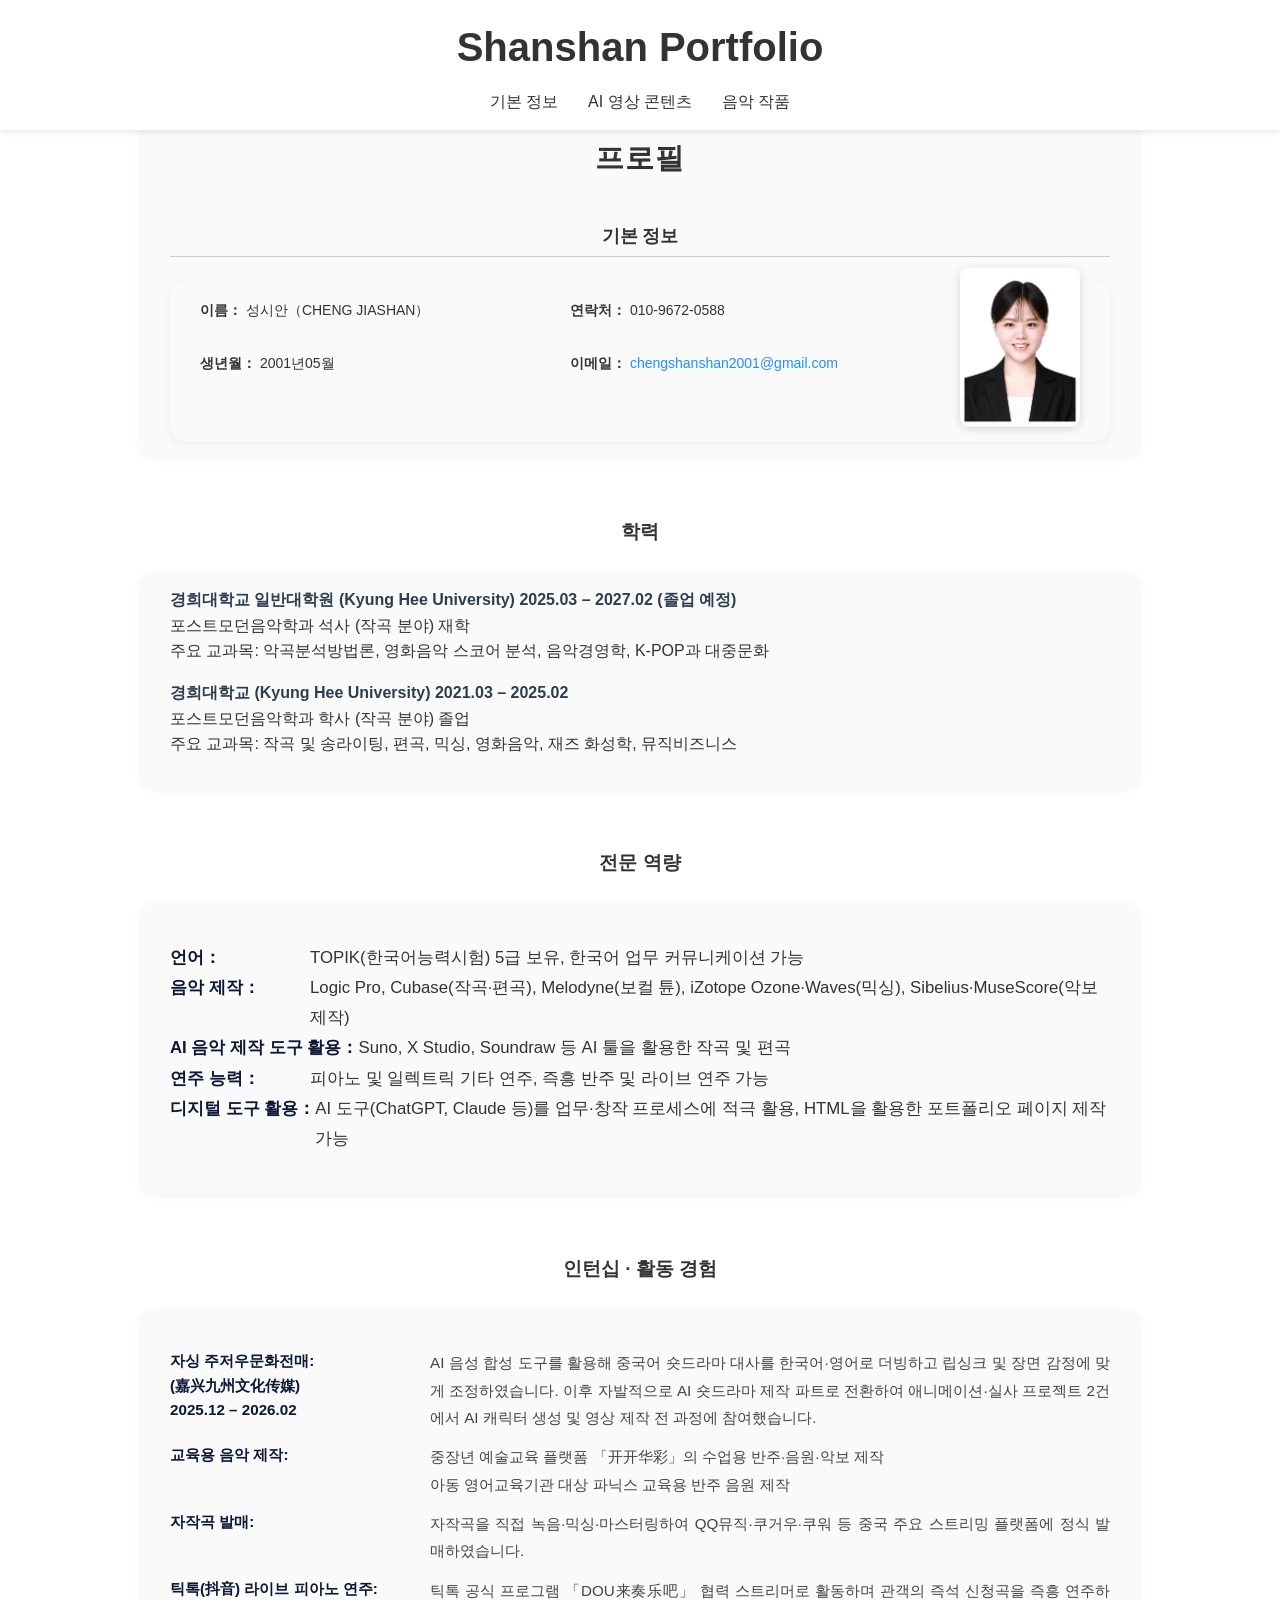
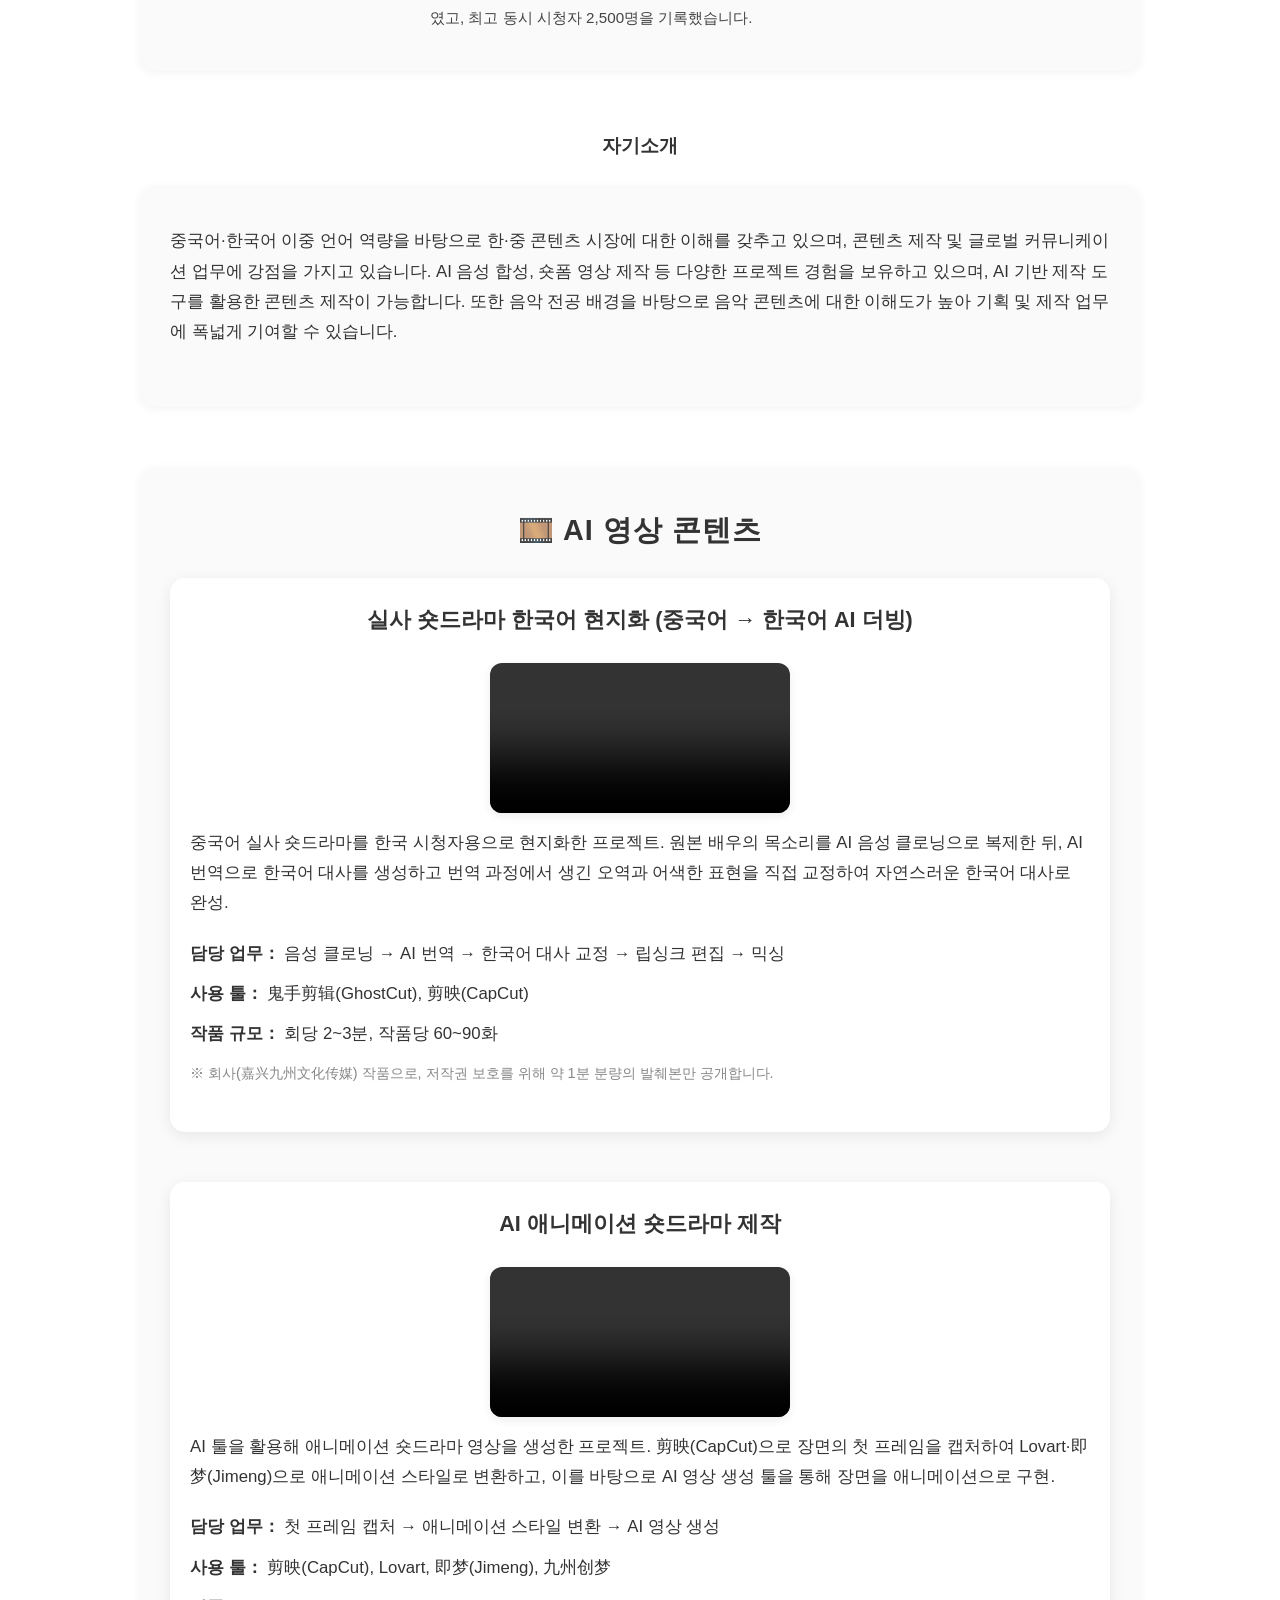
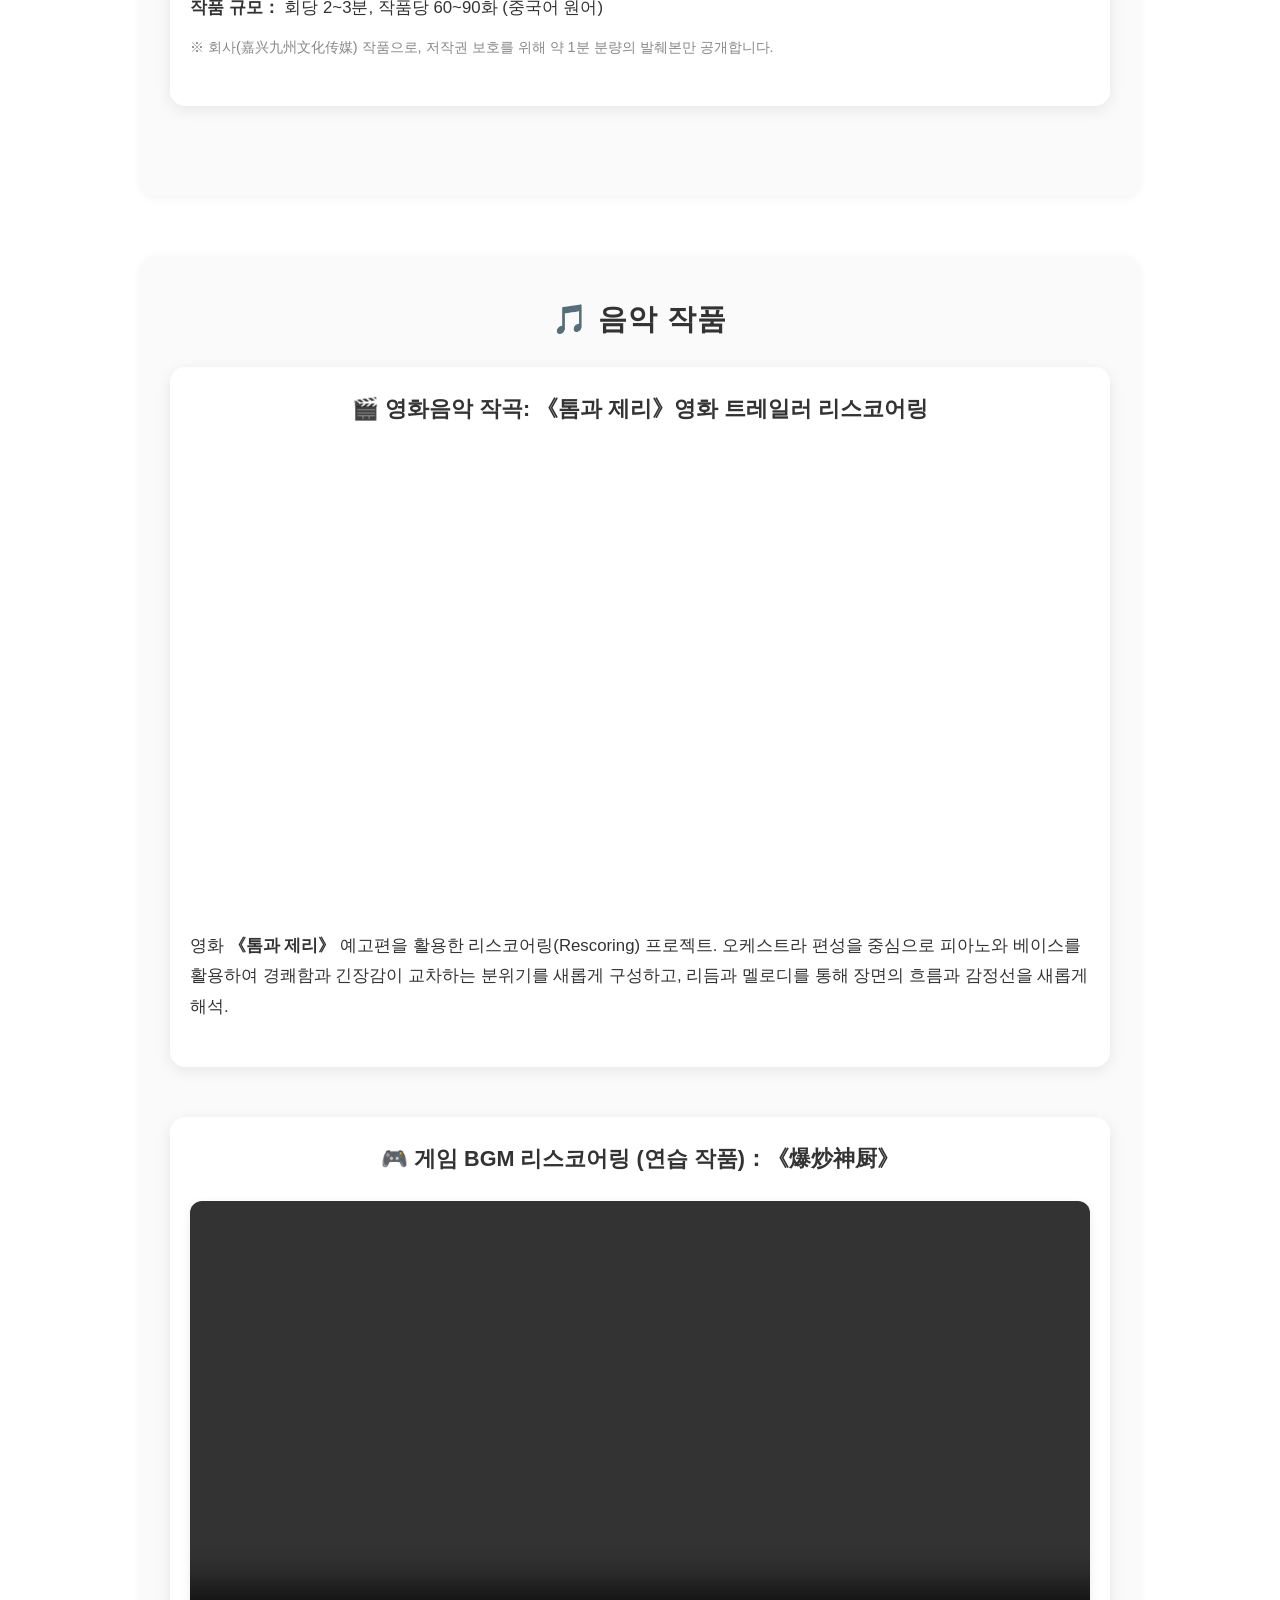
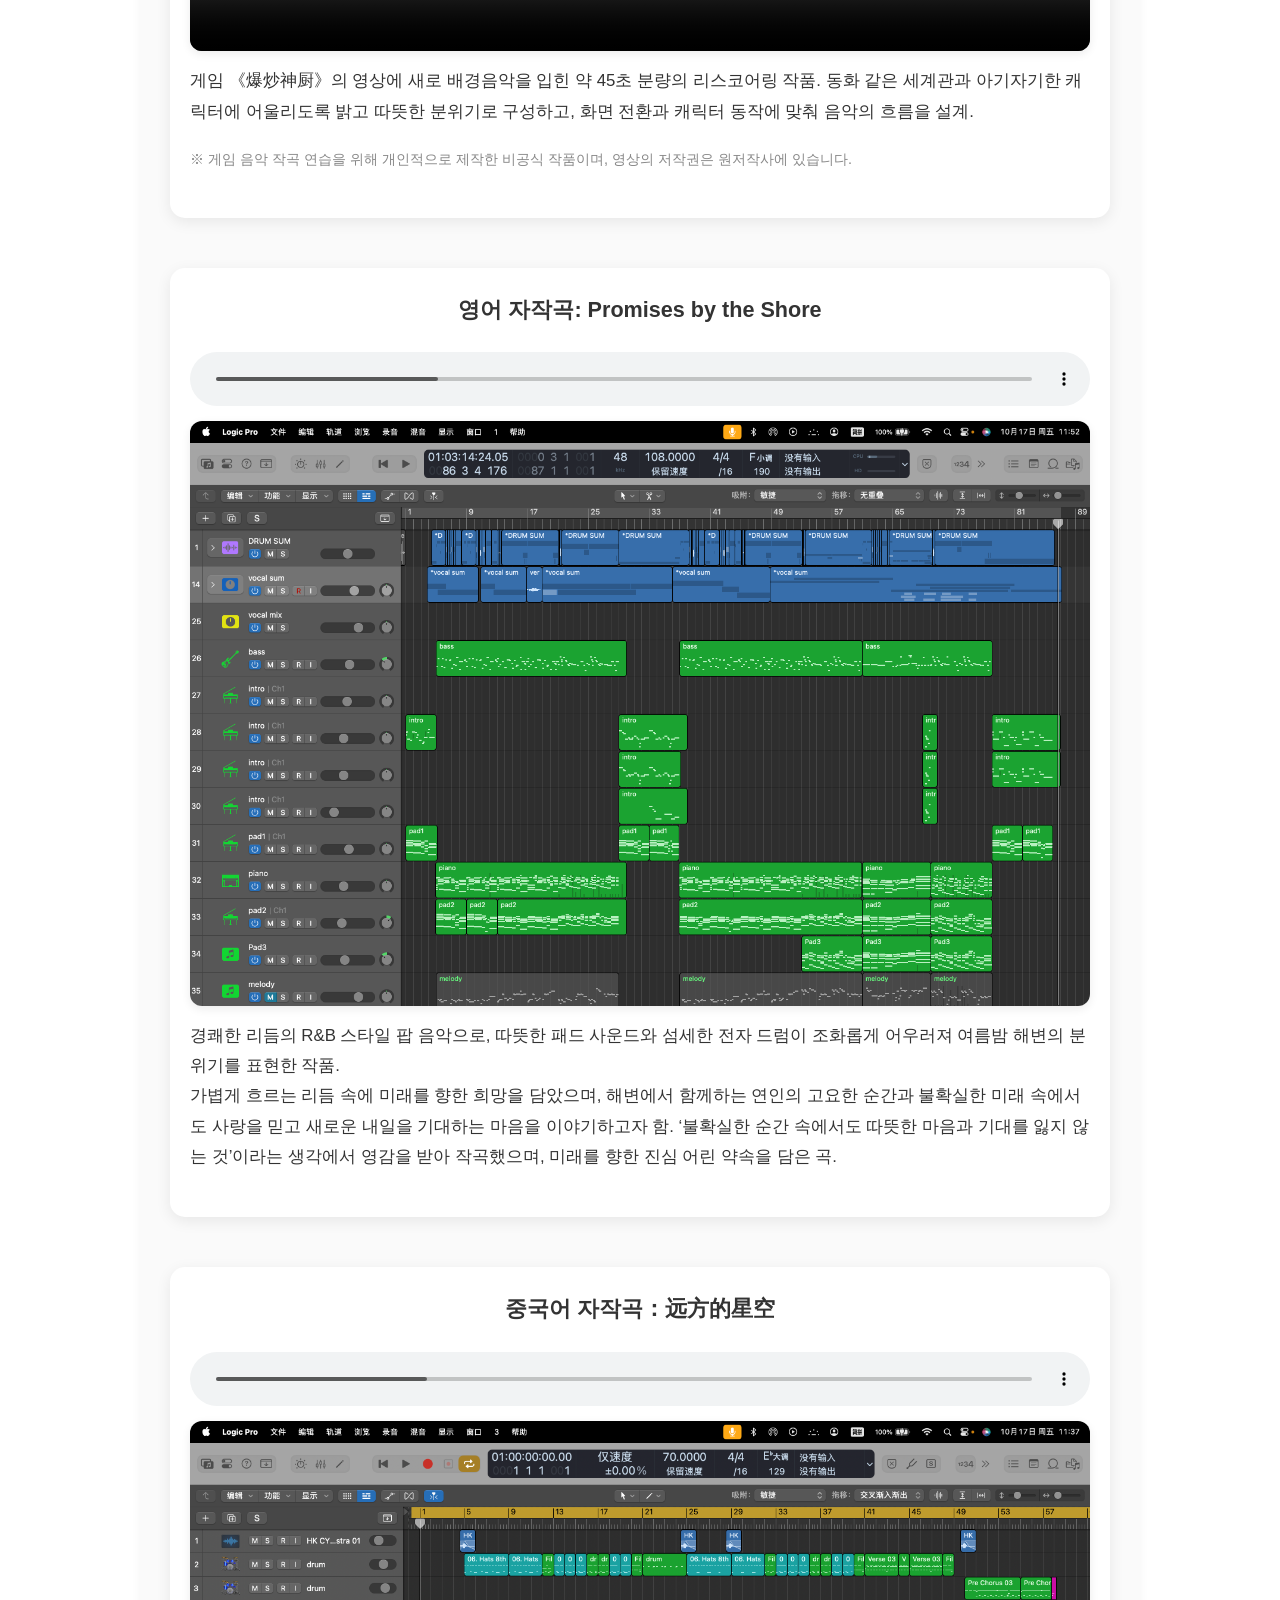
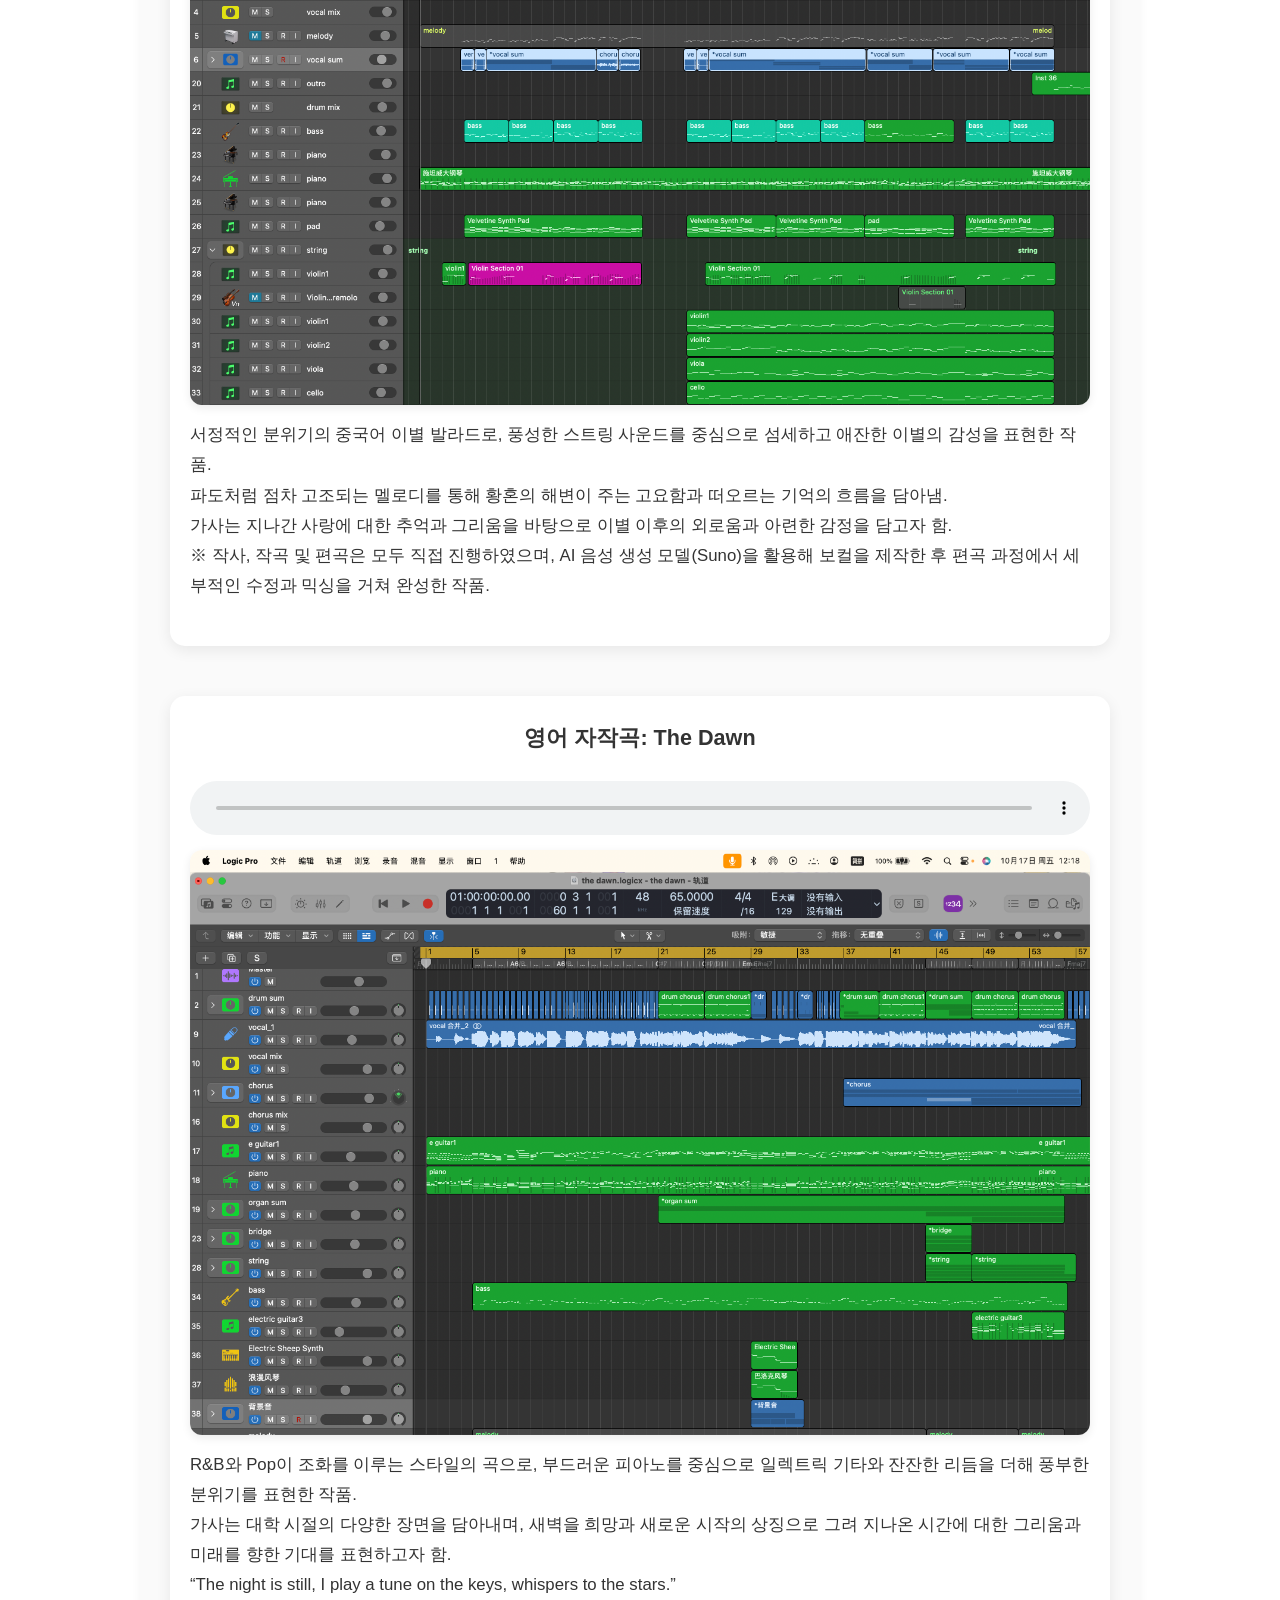
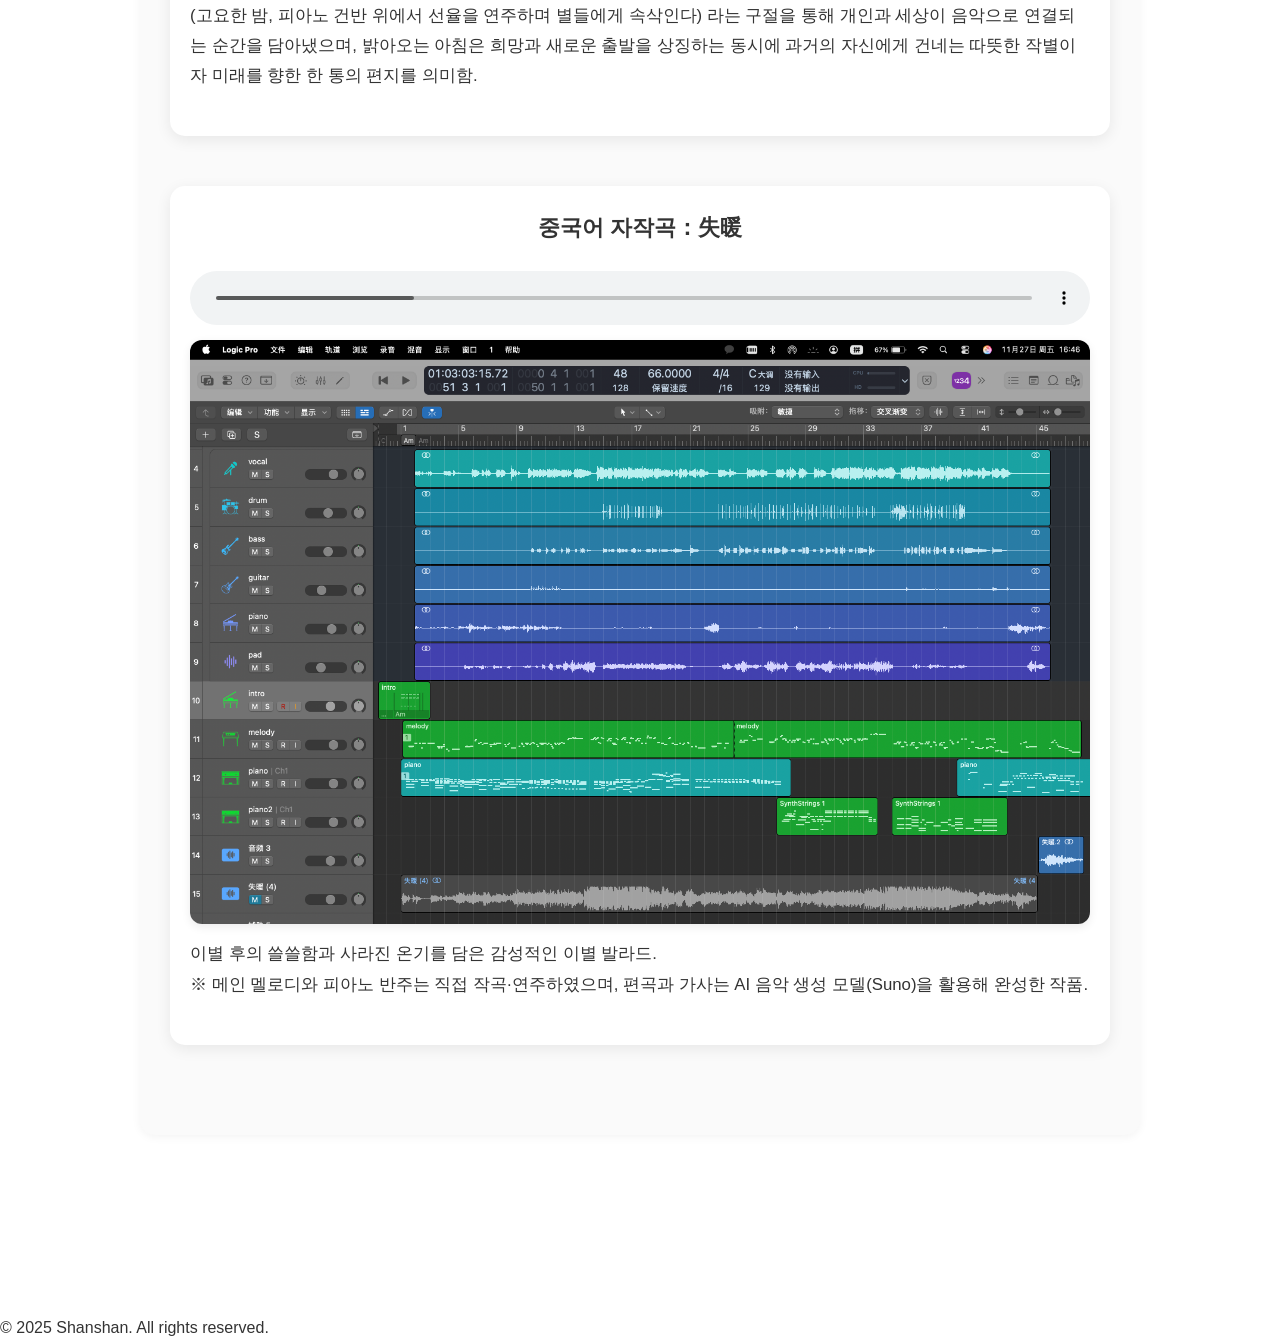
==== commit 85b5bf9e: "Update index.ko.html" ====
--- a/index.ko.html
+++ b/index.ko.html
@@ -102,6 +102,7 @@
       <div class="edu-major">포스트모던음악학과 석사 (작곡 분야) 재학<br>
 주요 교과목: 악곡분석방법론, 영화음악 스코어 분석, 음악경영학, K-POP과 대중문화
     </div>
+      </div>
 
     <div class="education-item">
       <div class="edu-header">
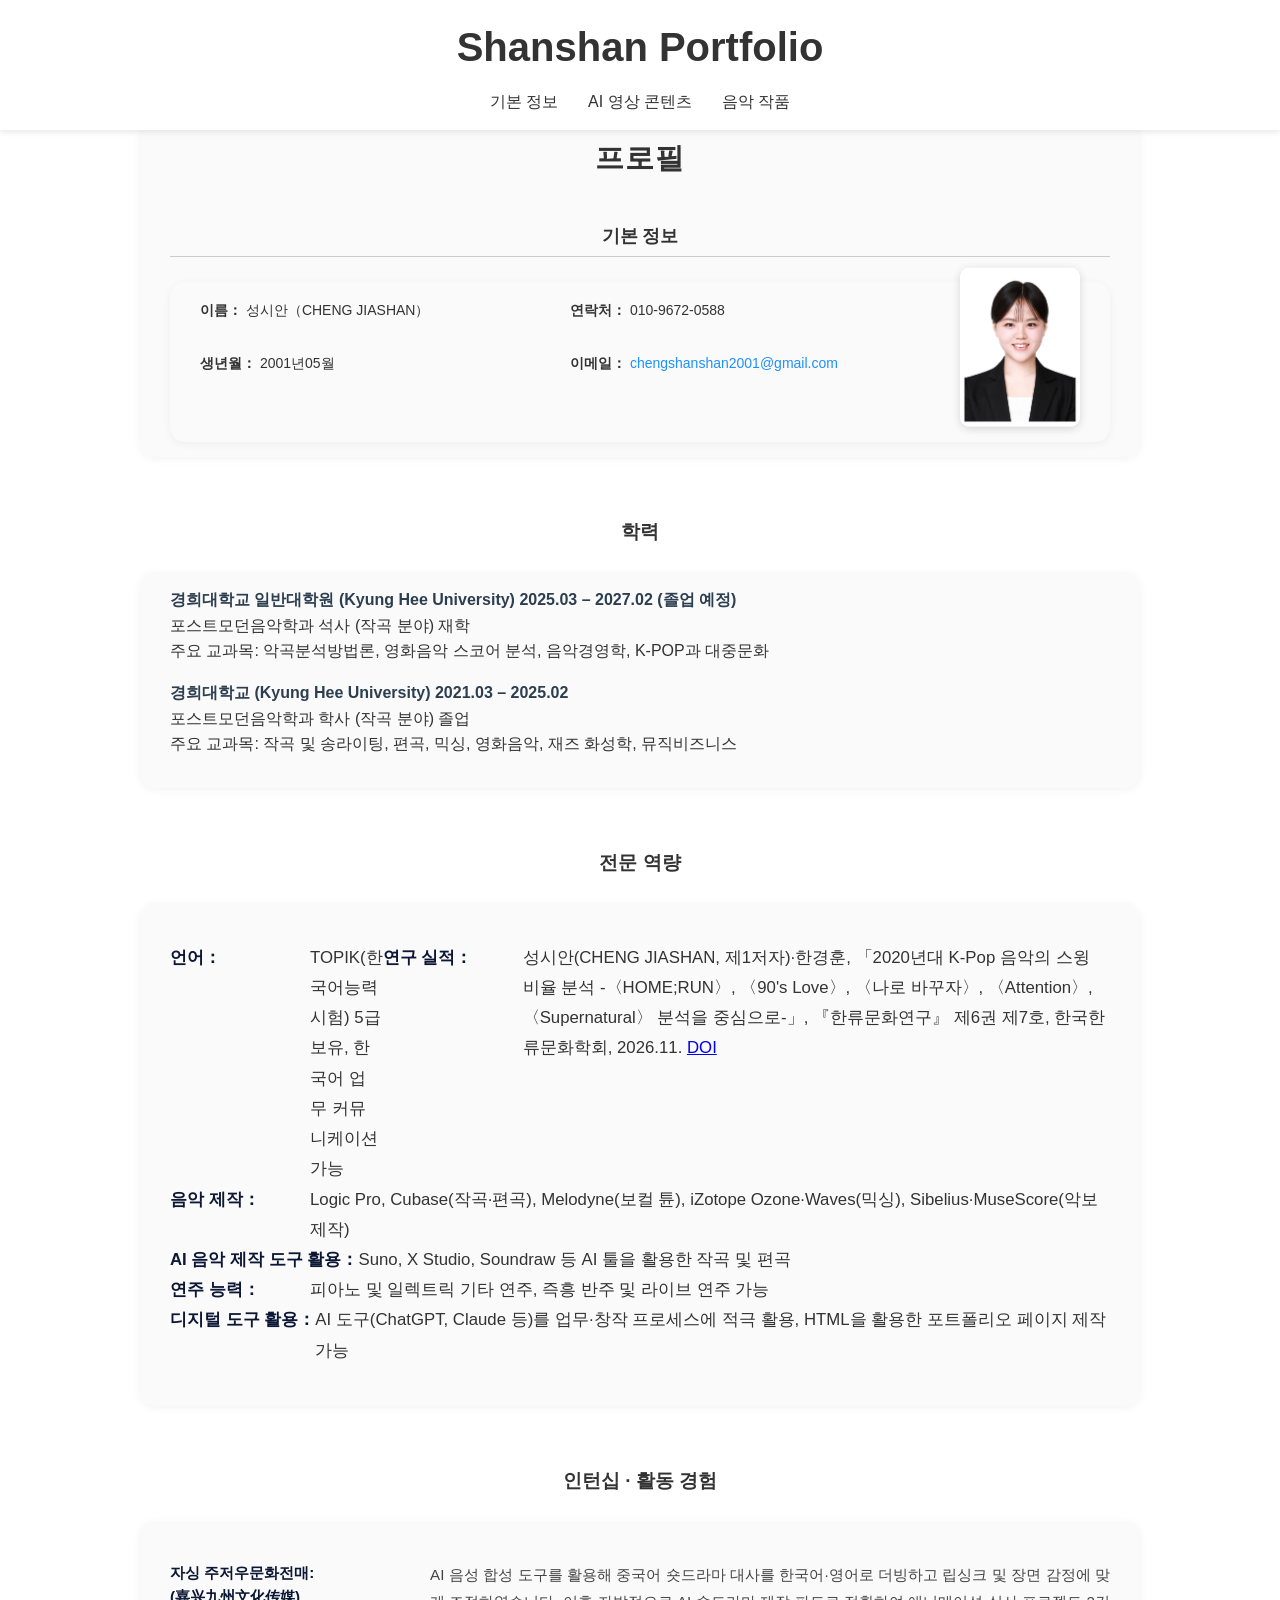
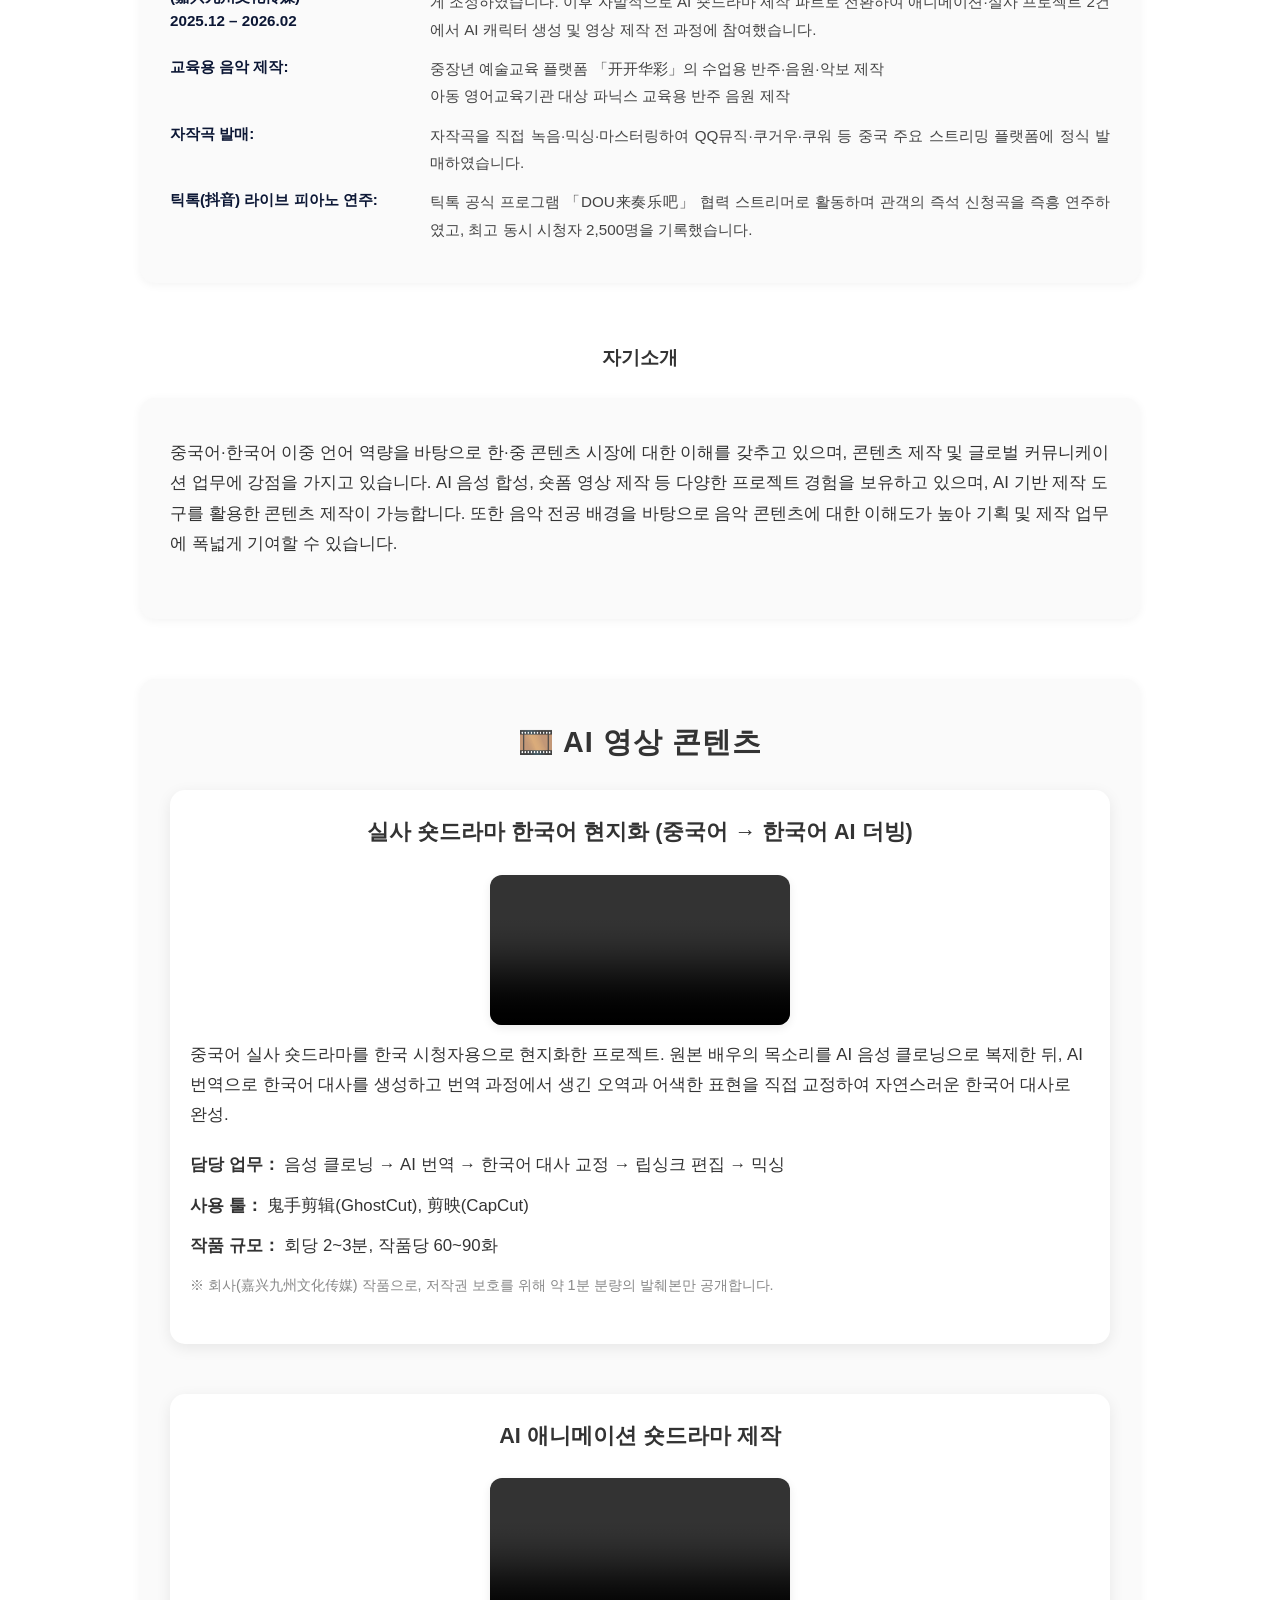
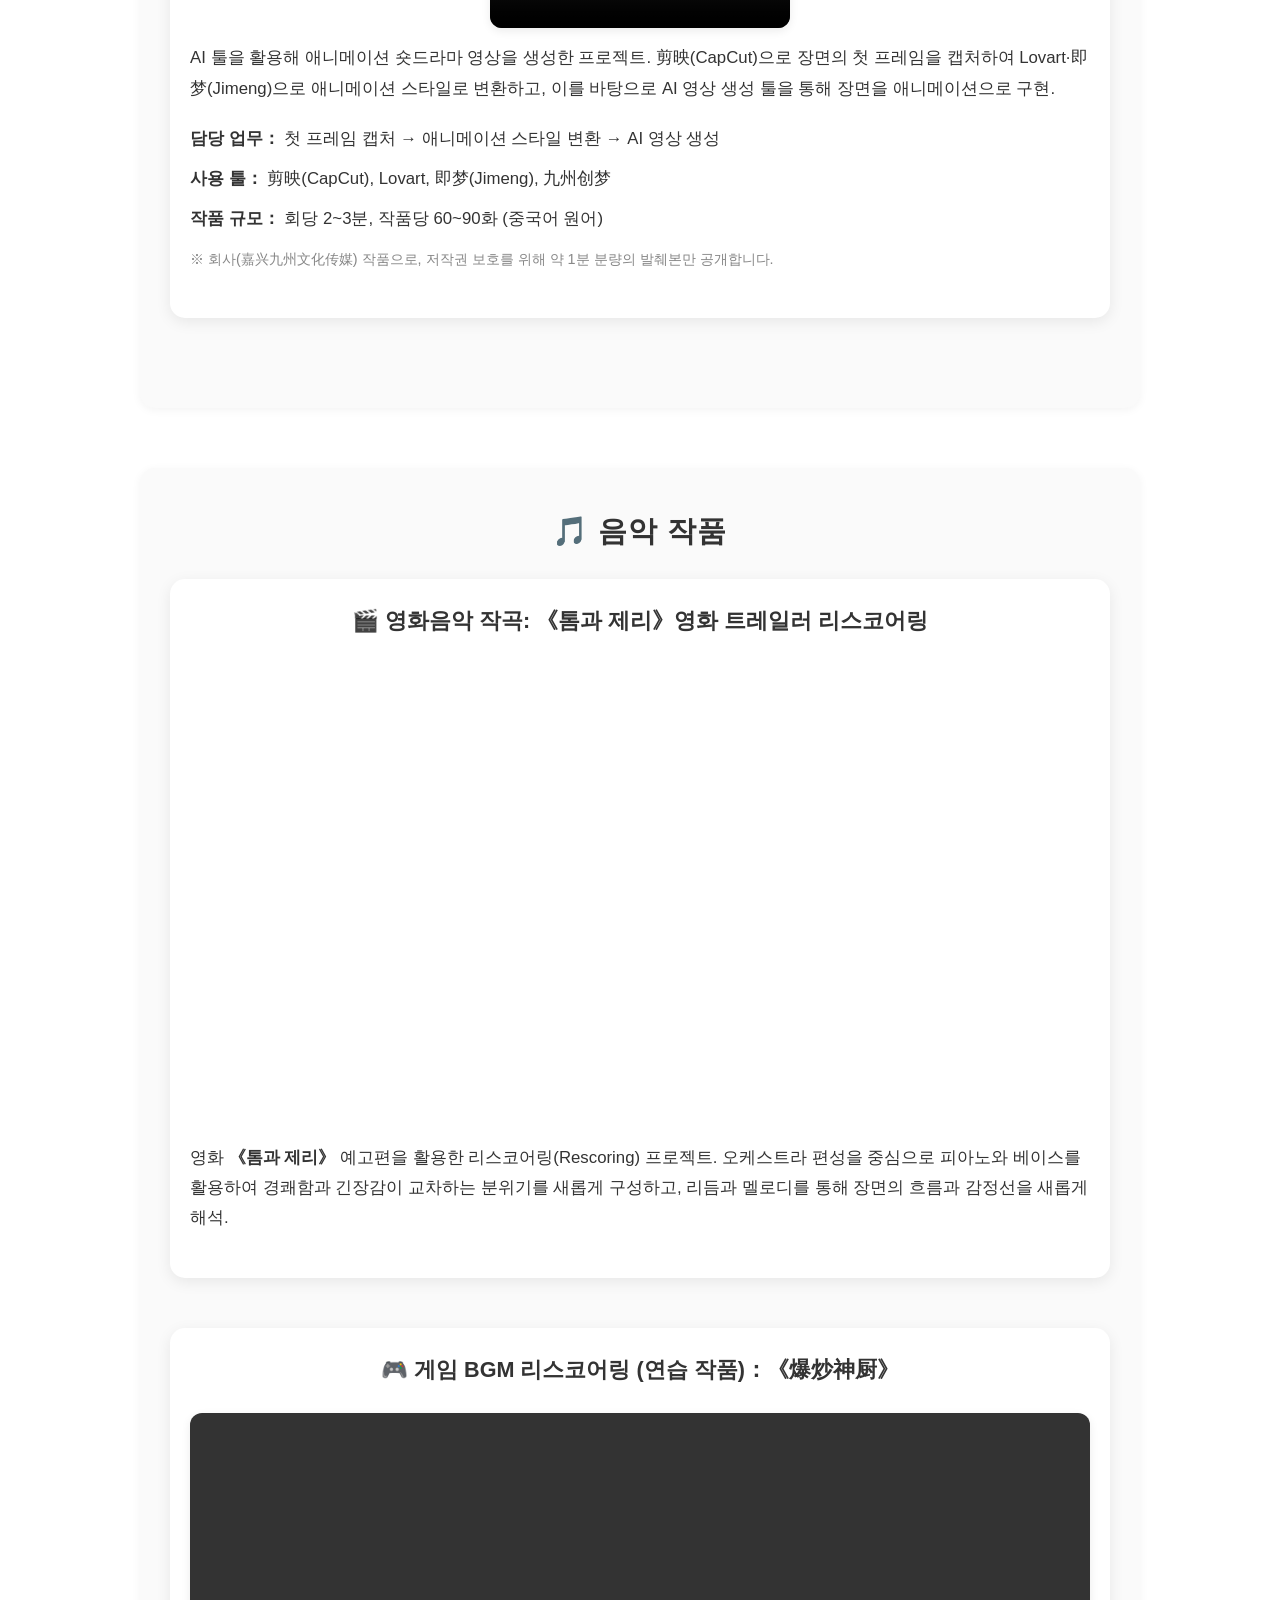
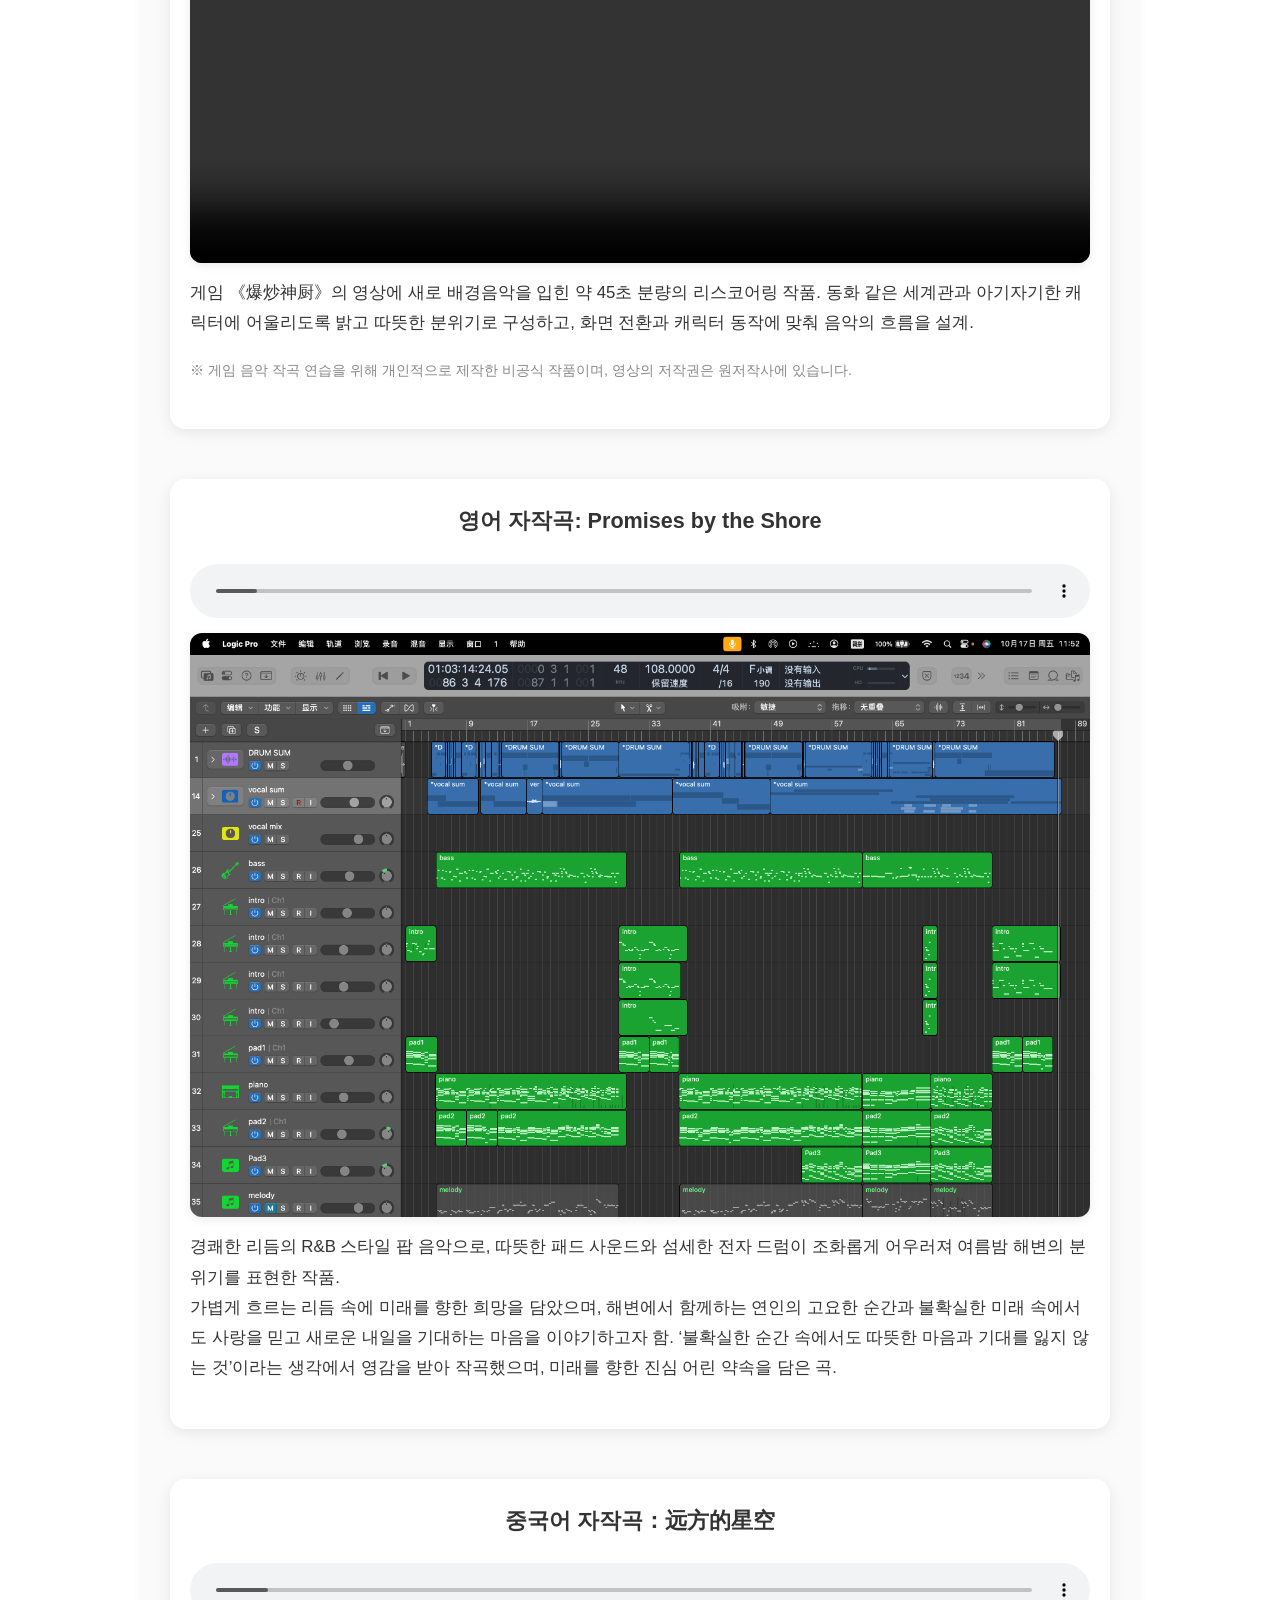
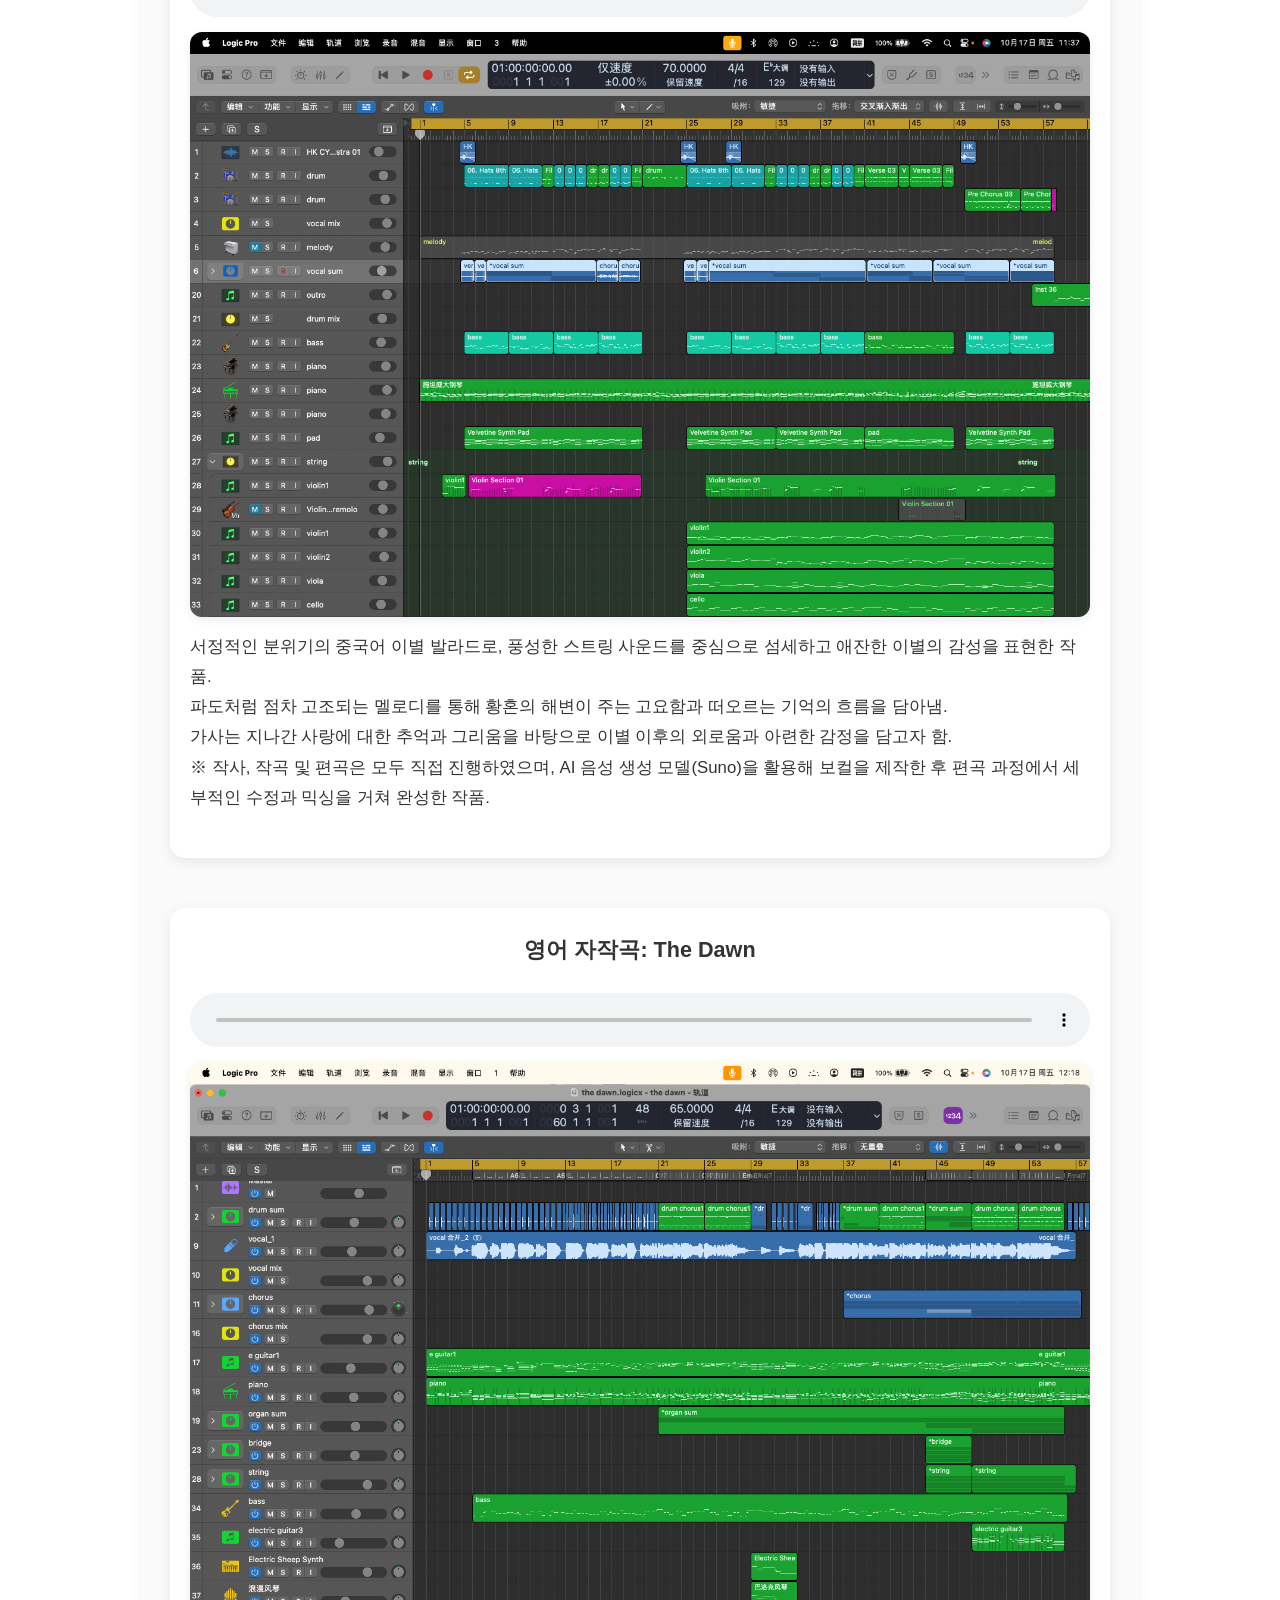
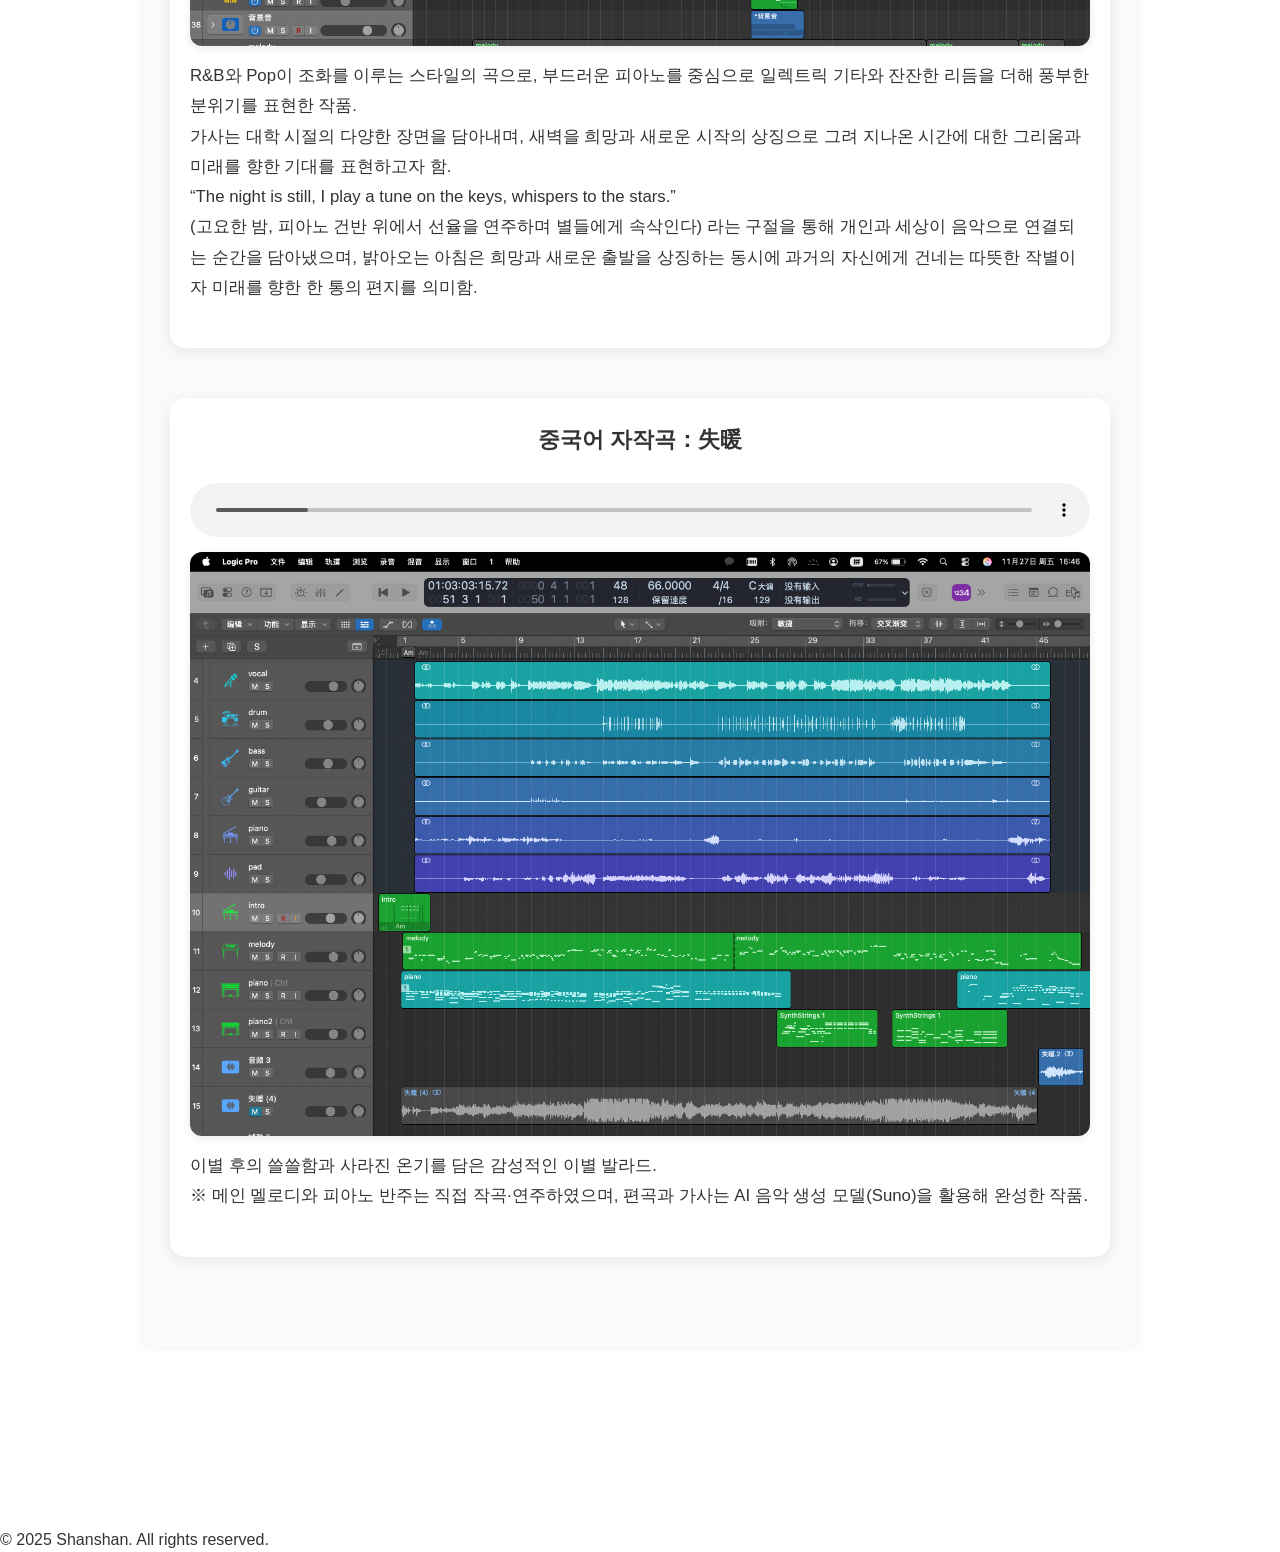
==== commit be4fbf64: "Update index.ko.html" ====
--- a/index.ko.html
+++ b/index.ko.html
@@ -130,6 +130,14 @@
         <div class="skill-content">
           TOPIK(한국어능력시험) 5급 보유, 한국어 업무 커뮤니케이션 가능
         </div>
+              <div class="skill-item">
+        <div class="skill-label">연구 실적：</div>
+        <div class="skill-content">
+          성시안(CHENG JIASHAN, 제1저자)·한경훈, 「2020년대 K-Pop 음악의 스윙 비율 분석 -〈HOME;RUN〉, 〈90's Love〉, 〈나로 바꾸자〉, 〈Attention〉, 〈Supernatural〉 분석을 중심으로-」,
+          『한류문화연구』 제6권 제7호, 한국한류문화학회, 2026.11.
+          <a href="https://doi.org/10.66634/khallyu.2026.11.30.07" target="_blank">DOI</a>
+        </div>
+      </div>
       </div>
 
       <div class="skill-item">
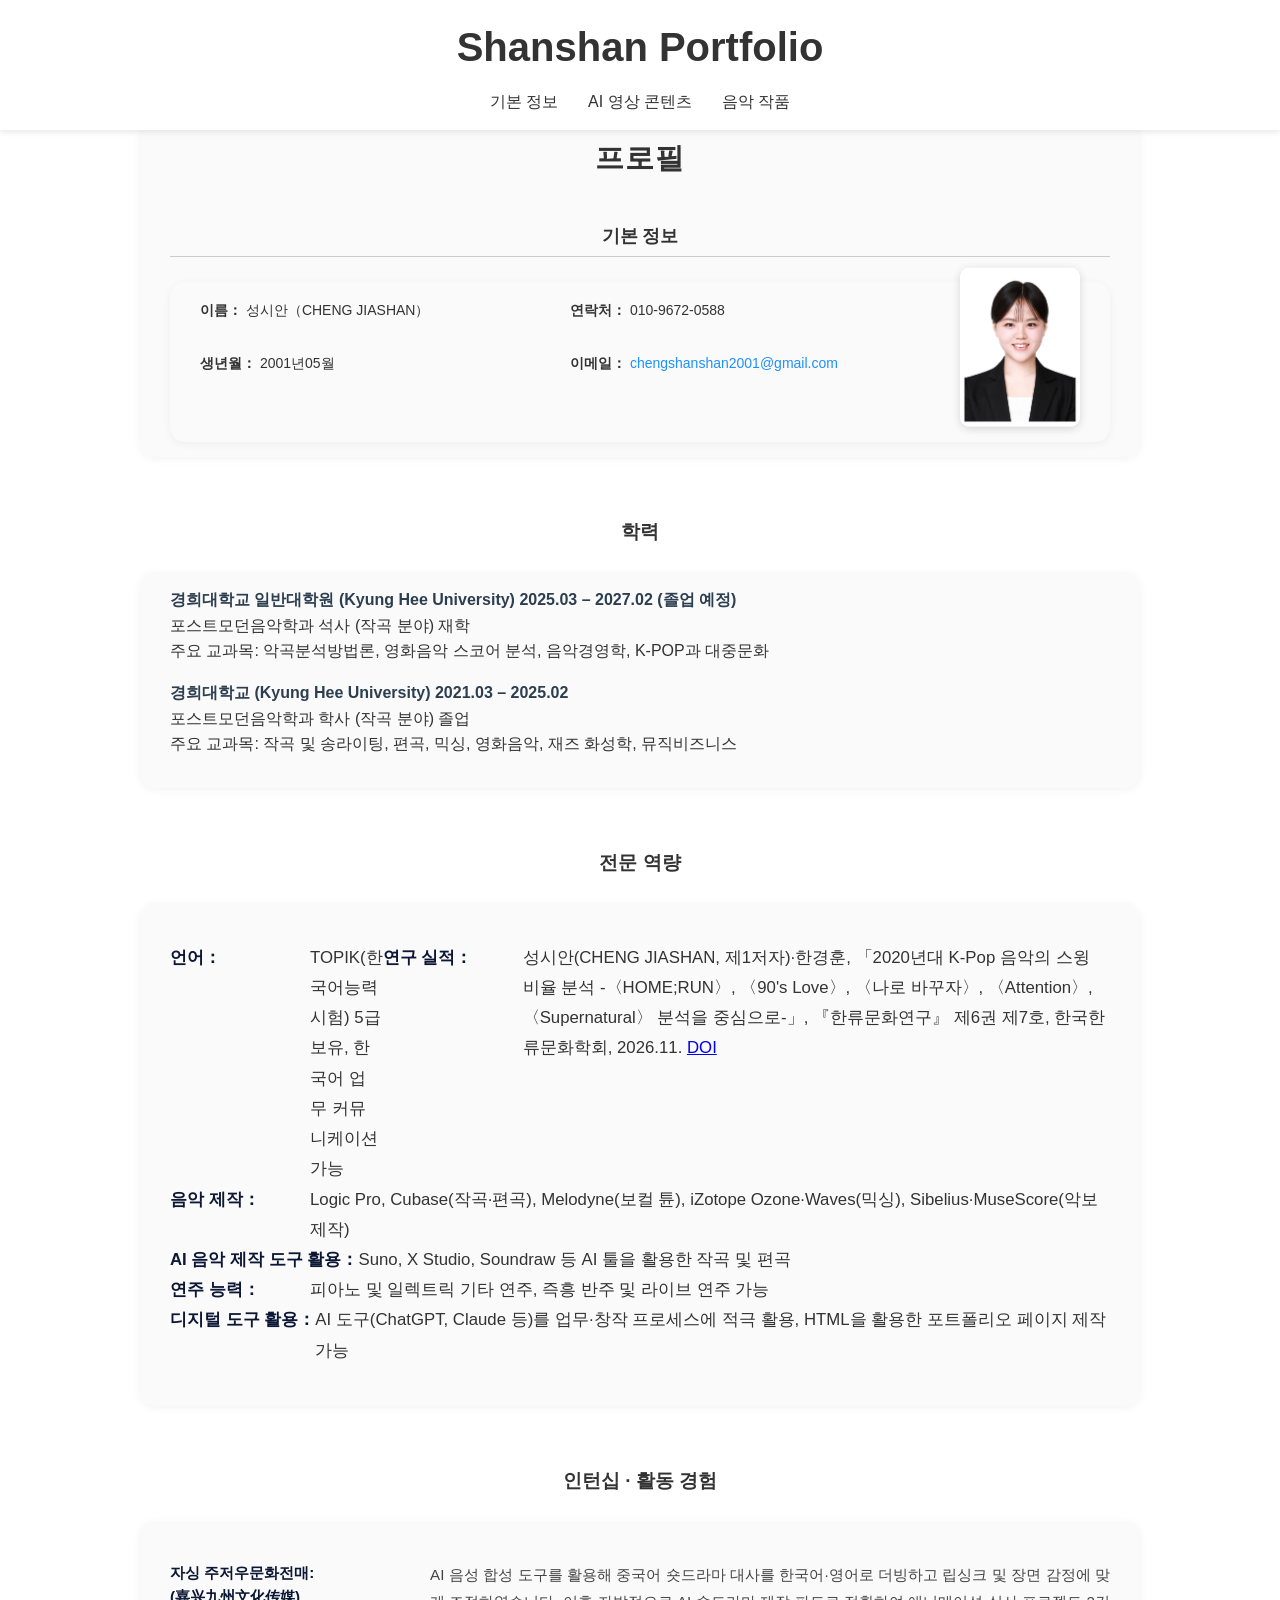
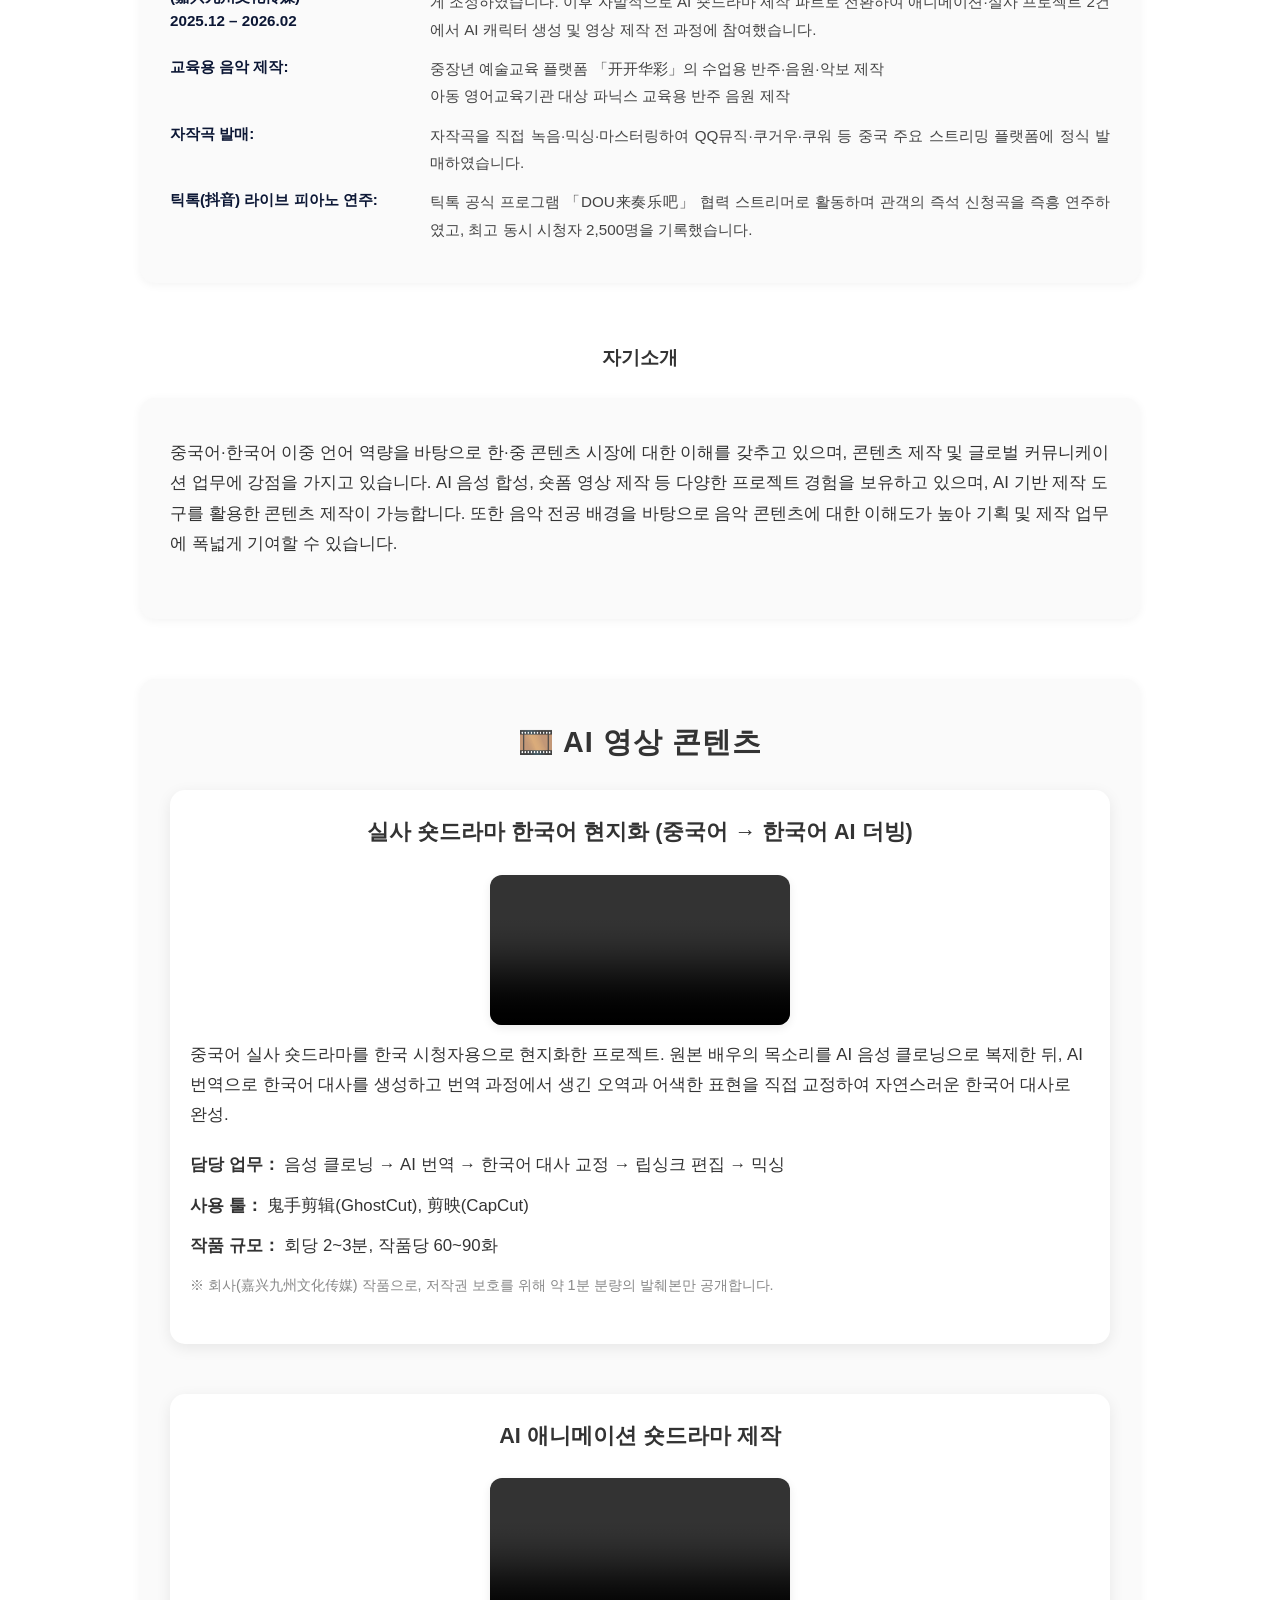
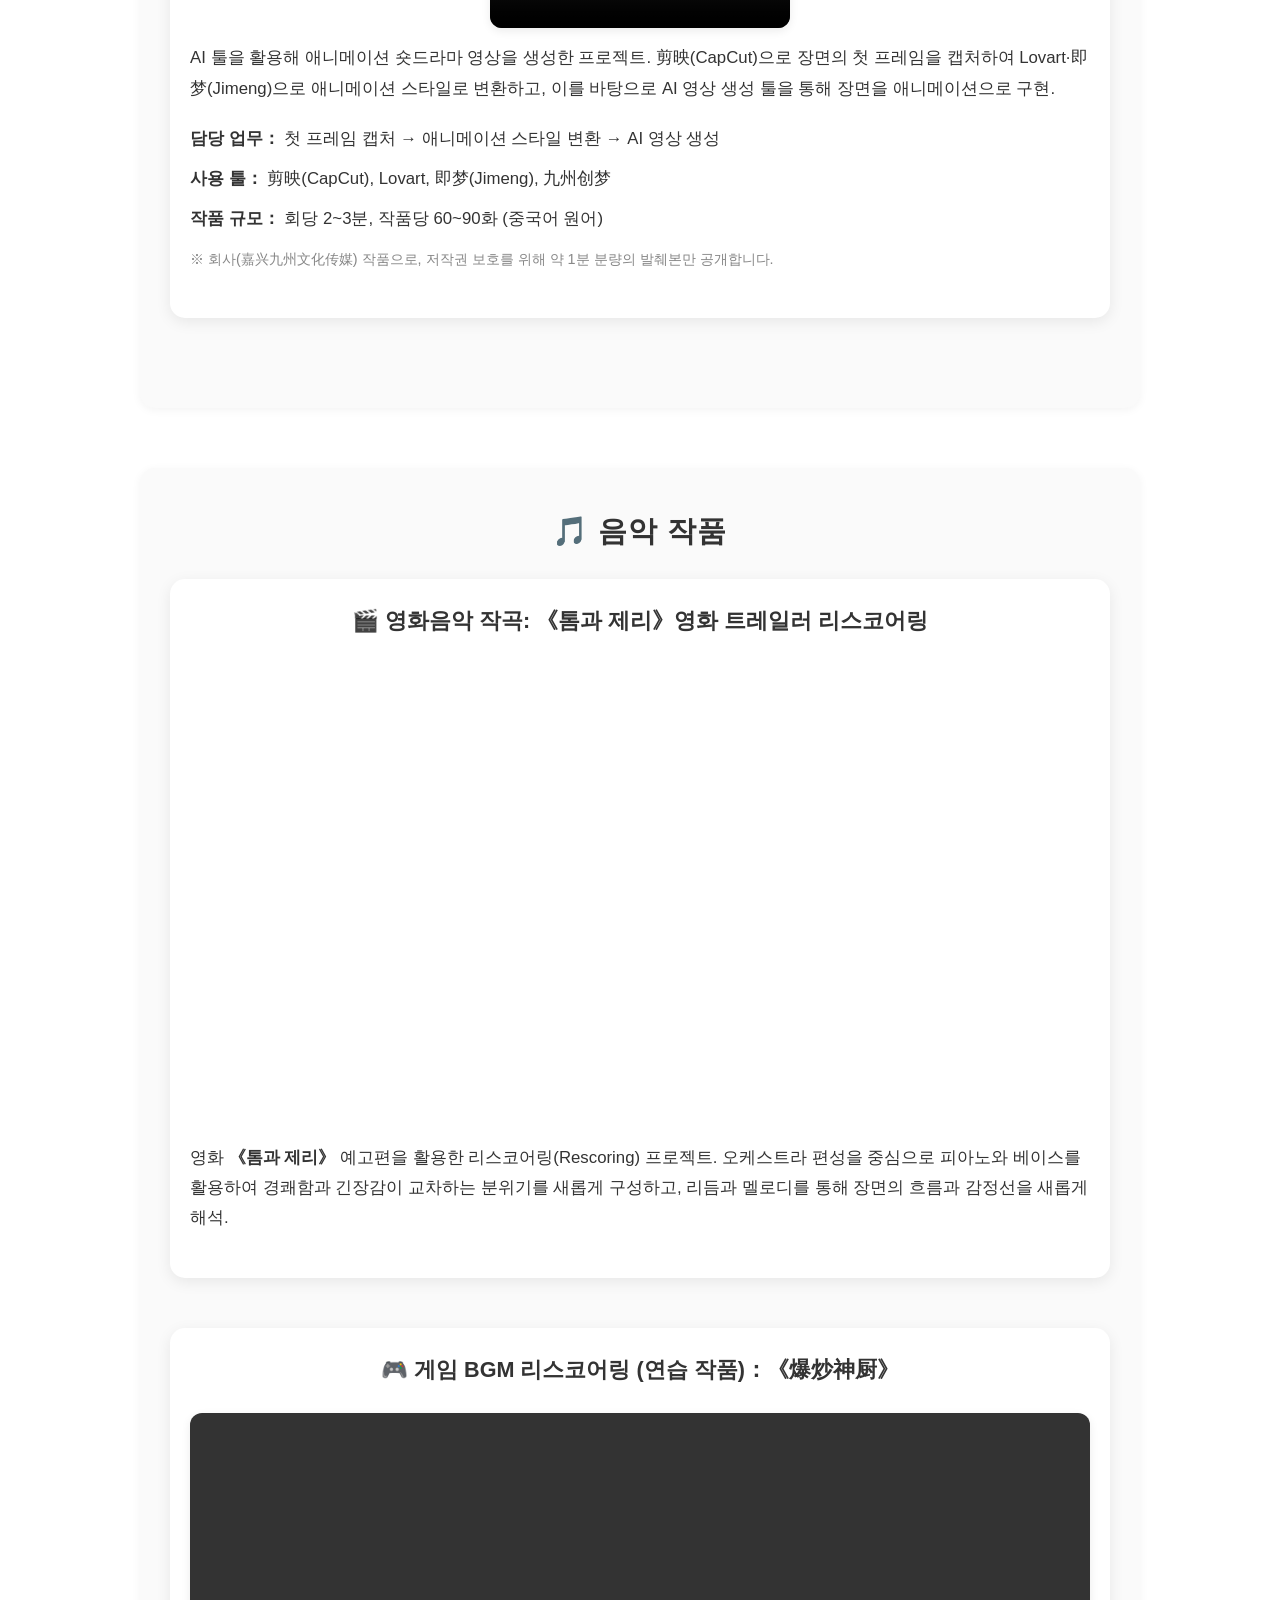
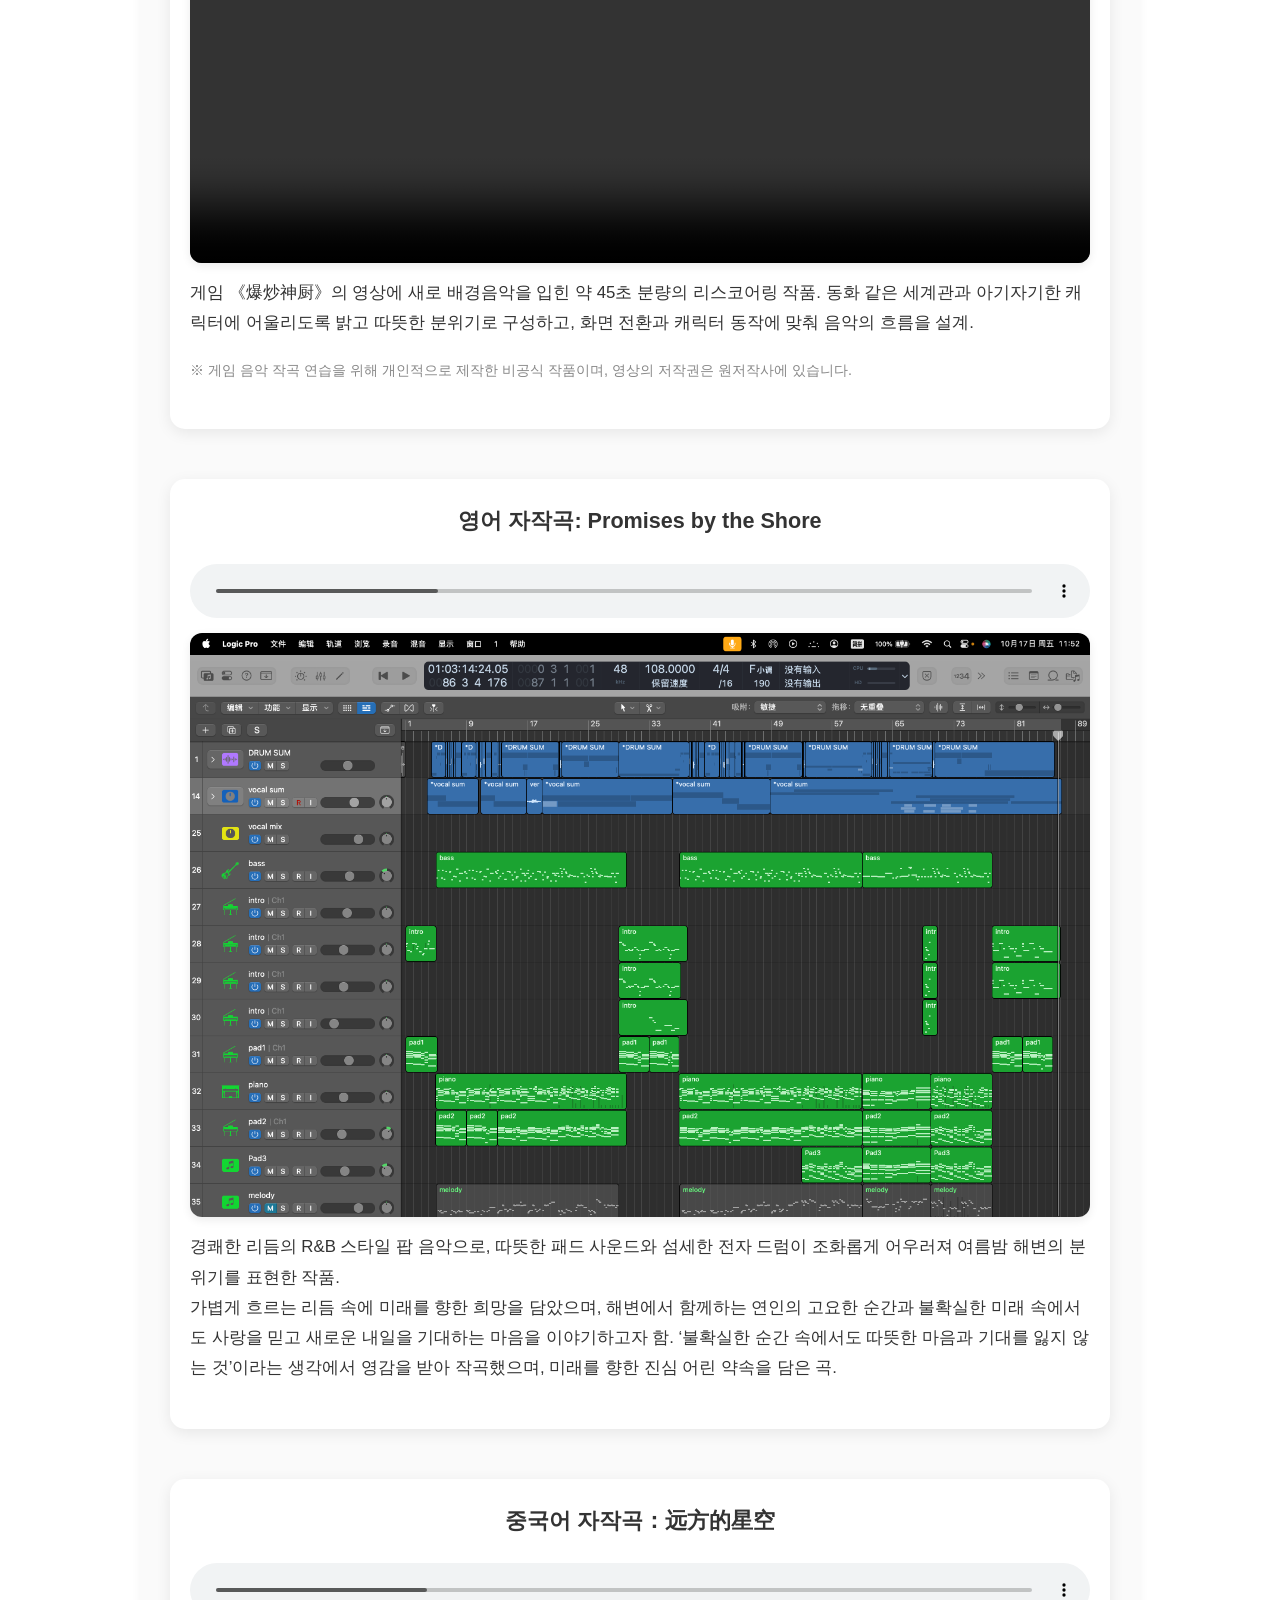
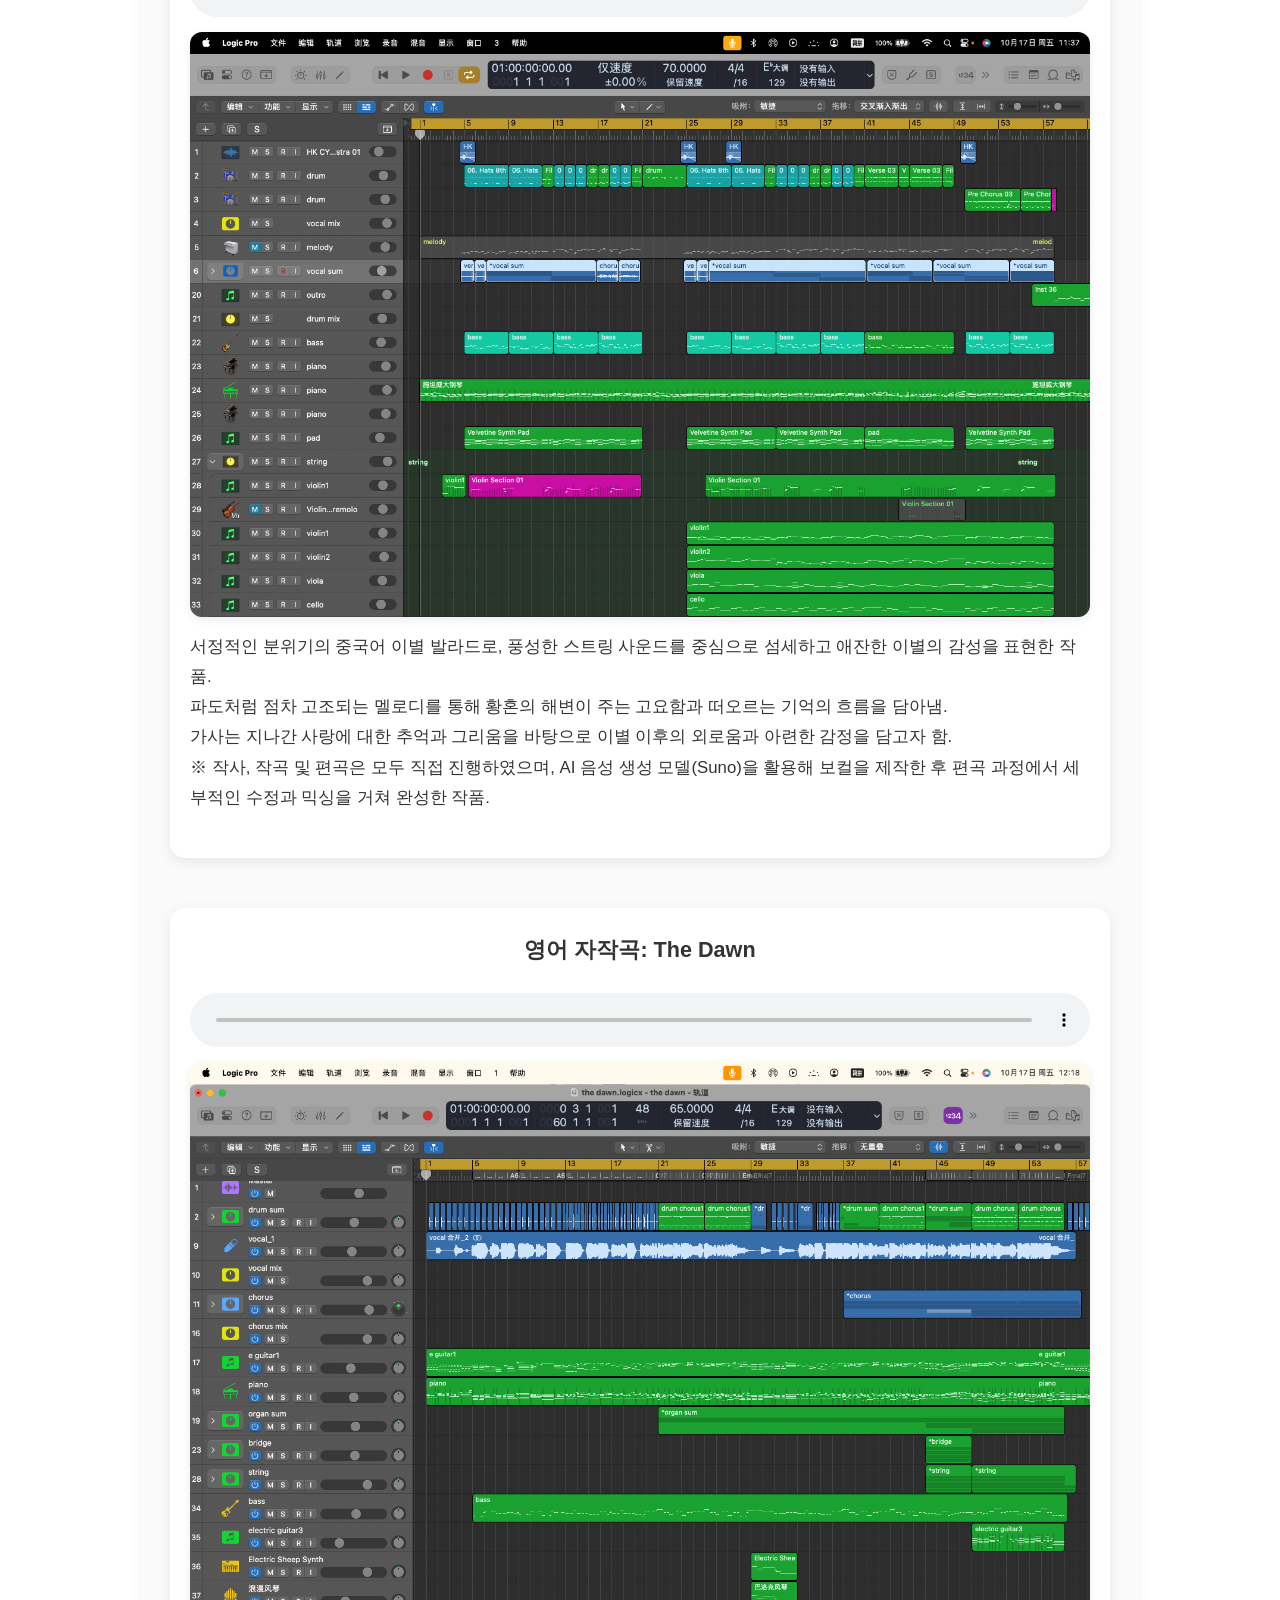
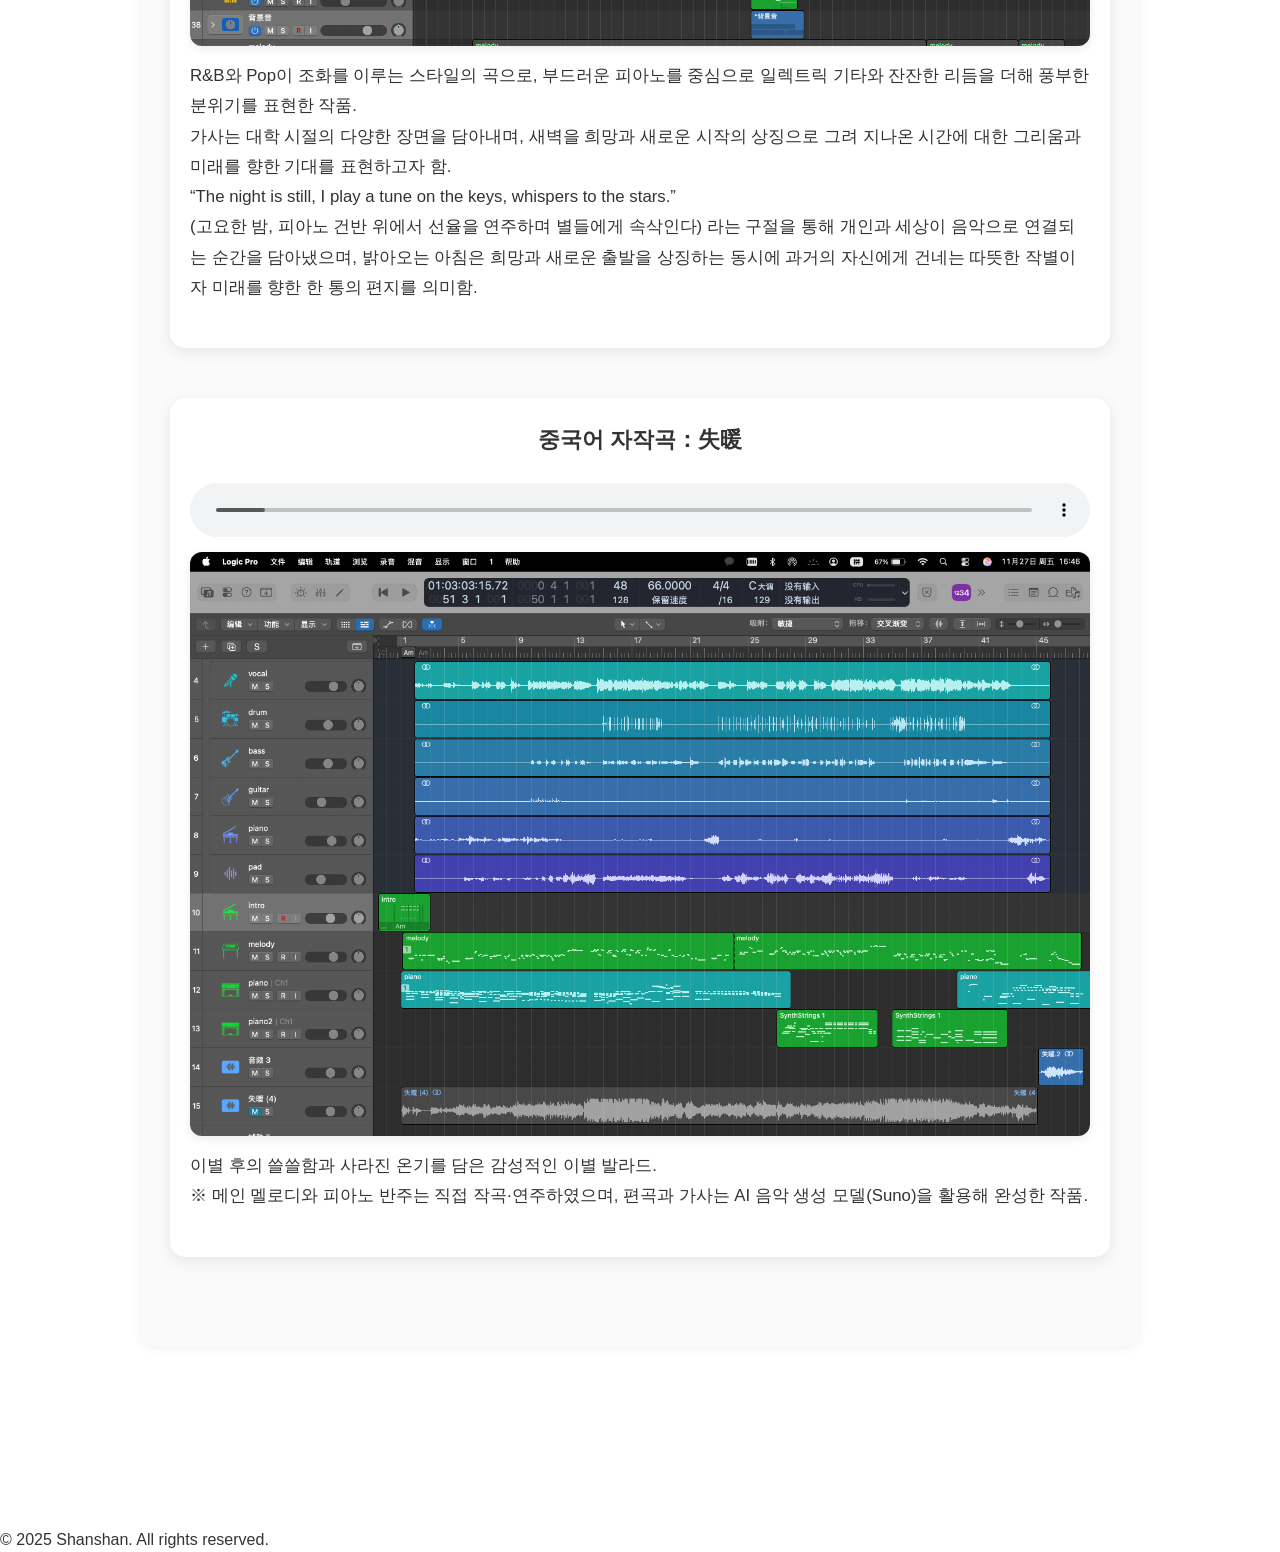
==== commit 6acefe0d: "Fix indentation in index.ko.html" ====
--- a/index.ko.html
+++ b/index.ko.html
@@ -130,7 +130,7 @@
         <div class="skill-content">
           TOPIK(한국어능력시험) 5급 보유, 한국어 업무 커뮤니케이션 가능
         </div>
-              <div class="skill-item">
+                    <div class="skill-item">
         <div class="skill-label">연구 실적：</div>
         <div class="skill-content">
           성시안(CHENG JIASHAN, 제1저자)·한경훈, 「2020년대 K-Pop 음악의 스윙 비율 분석 -〈HOME;RUN〉, 〈90's Love〉, 〈나로 바꾸자〉, 〈Attention〉, 〈Supernatural〉 분석을 중심으로-」,
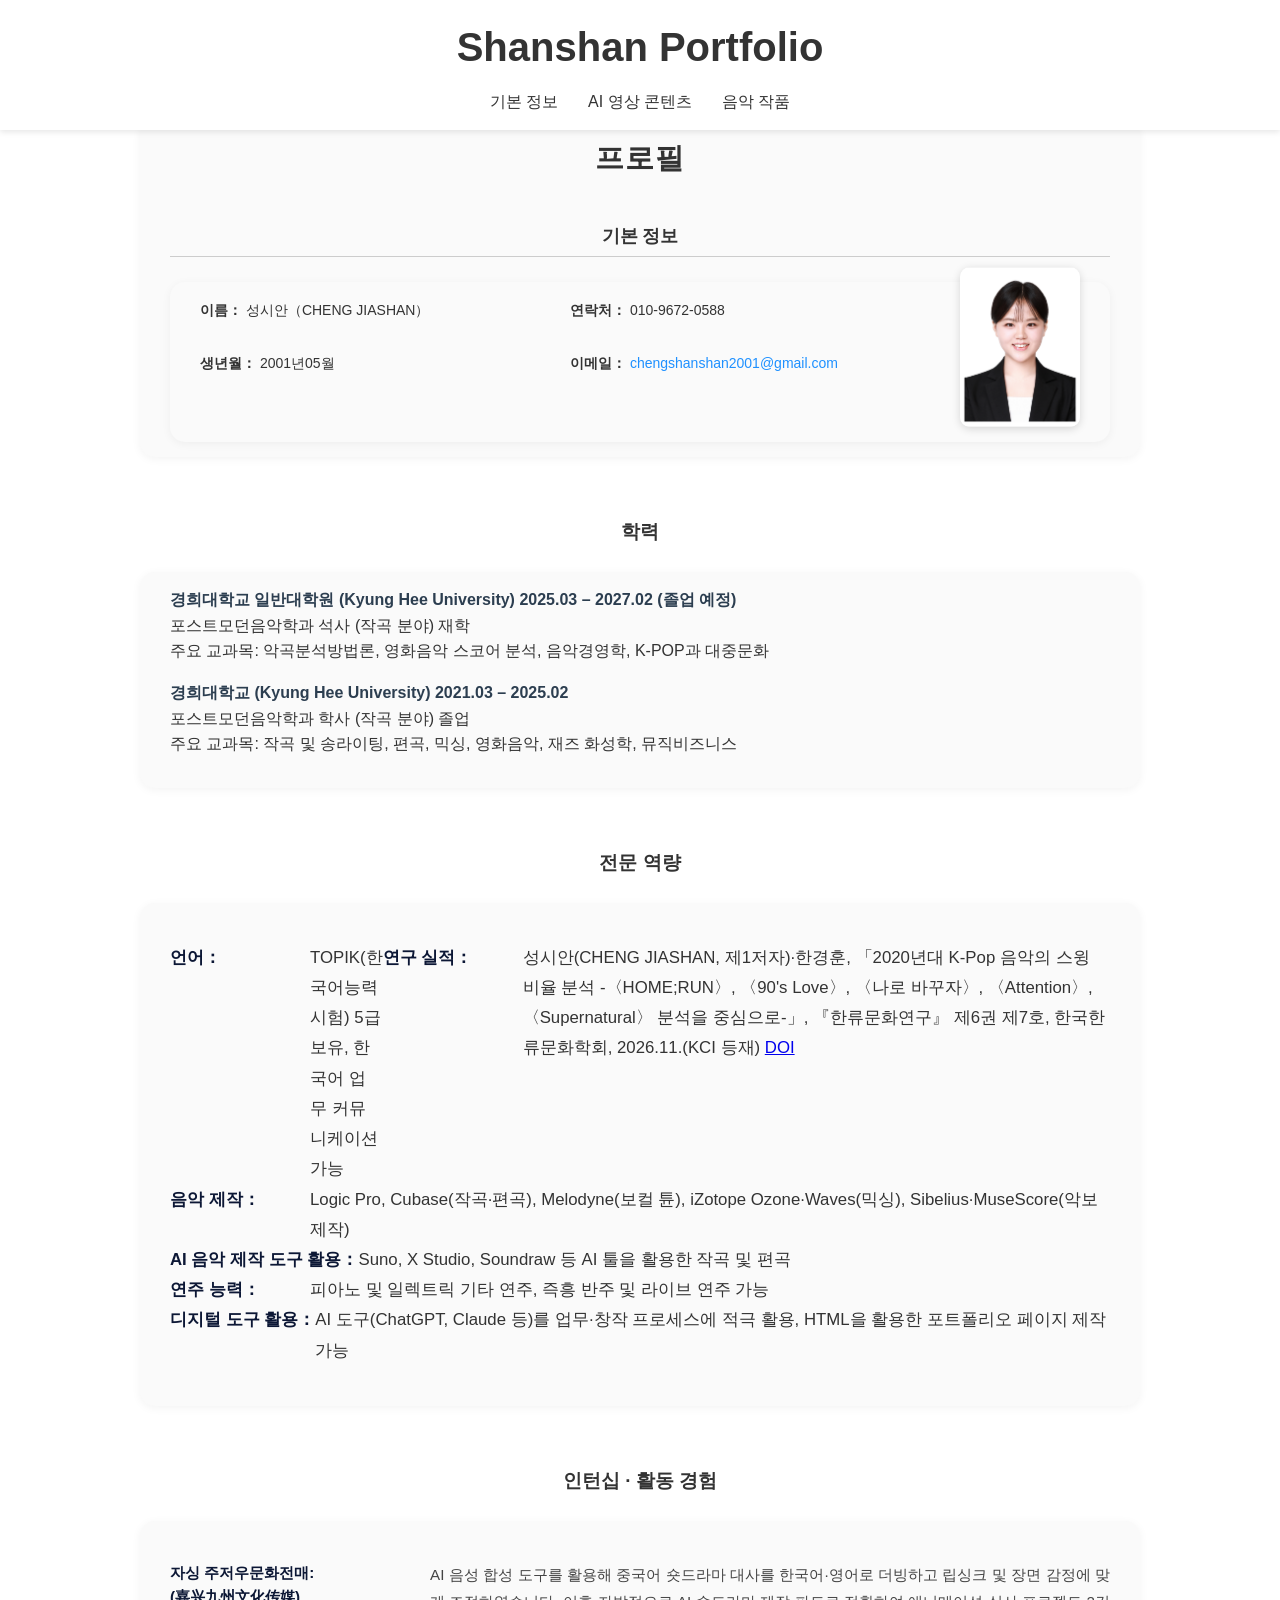
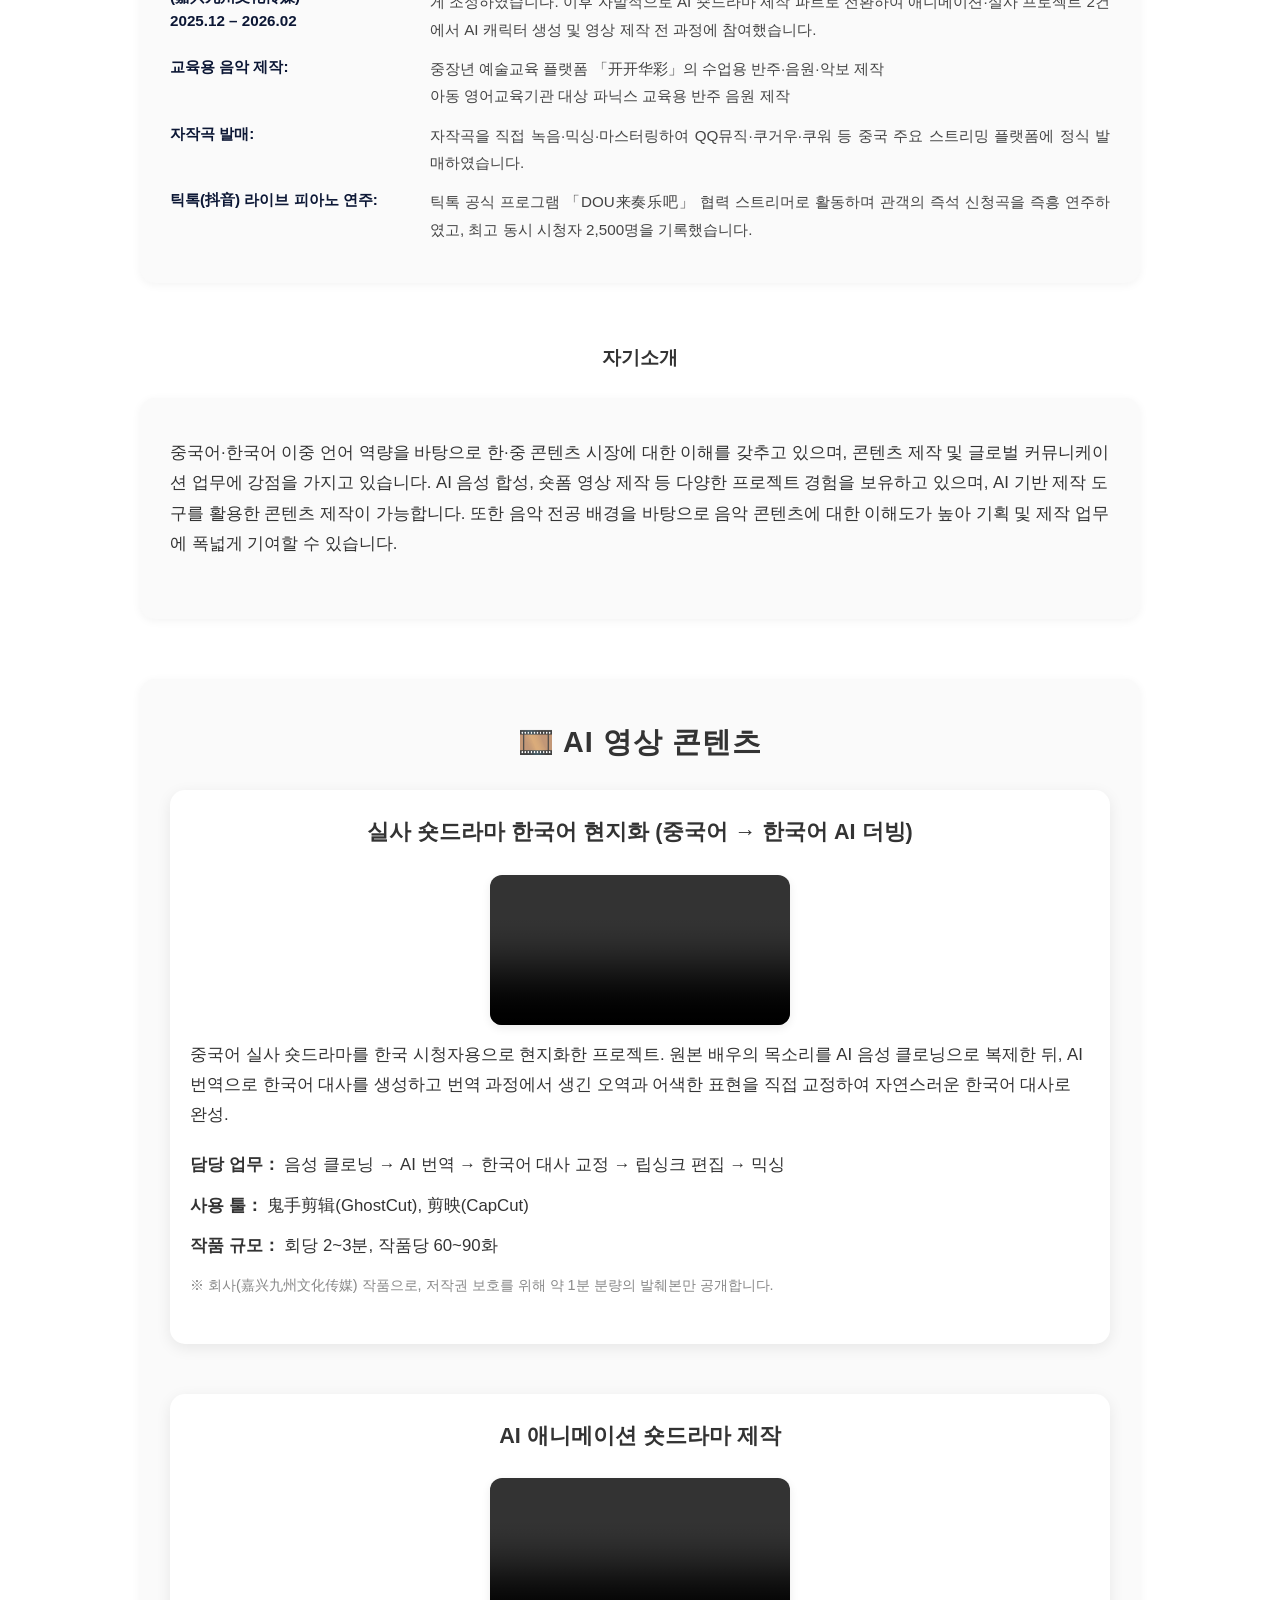
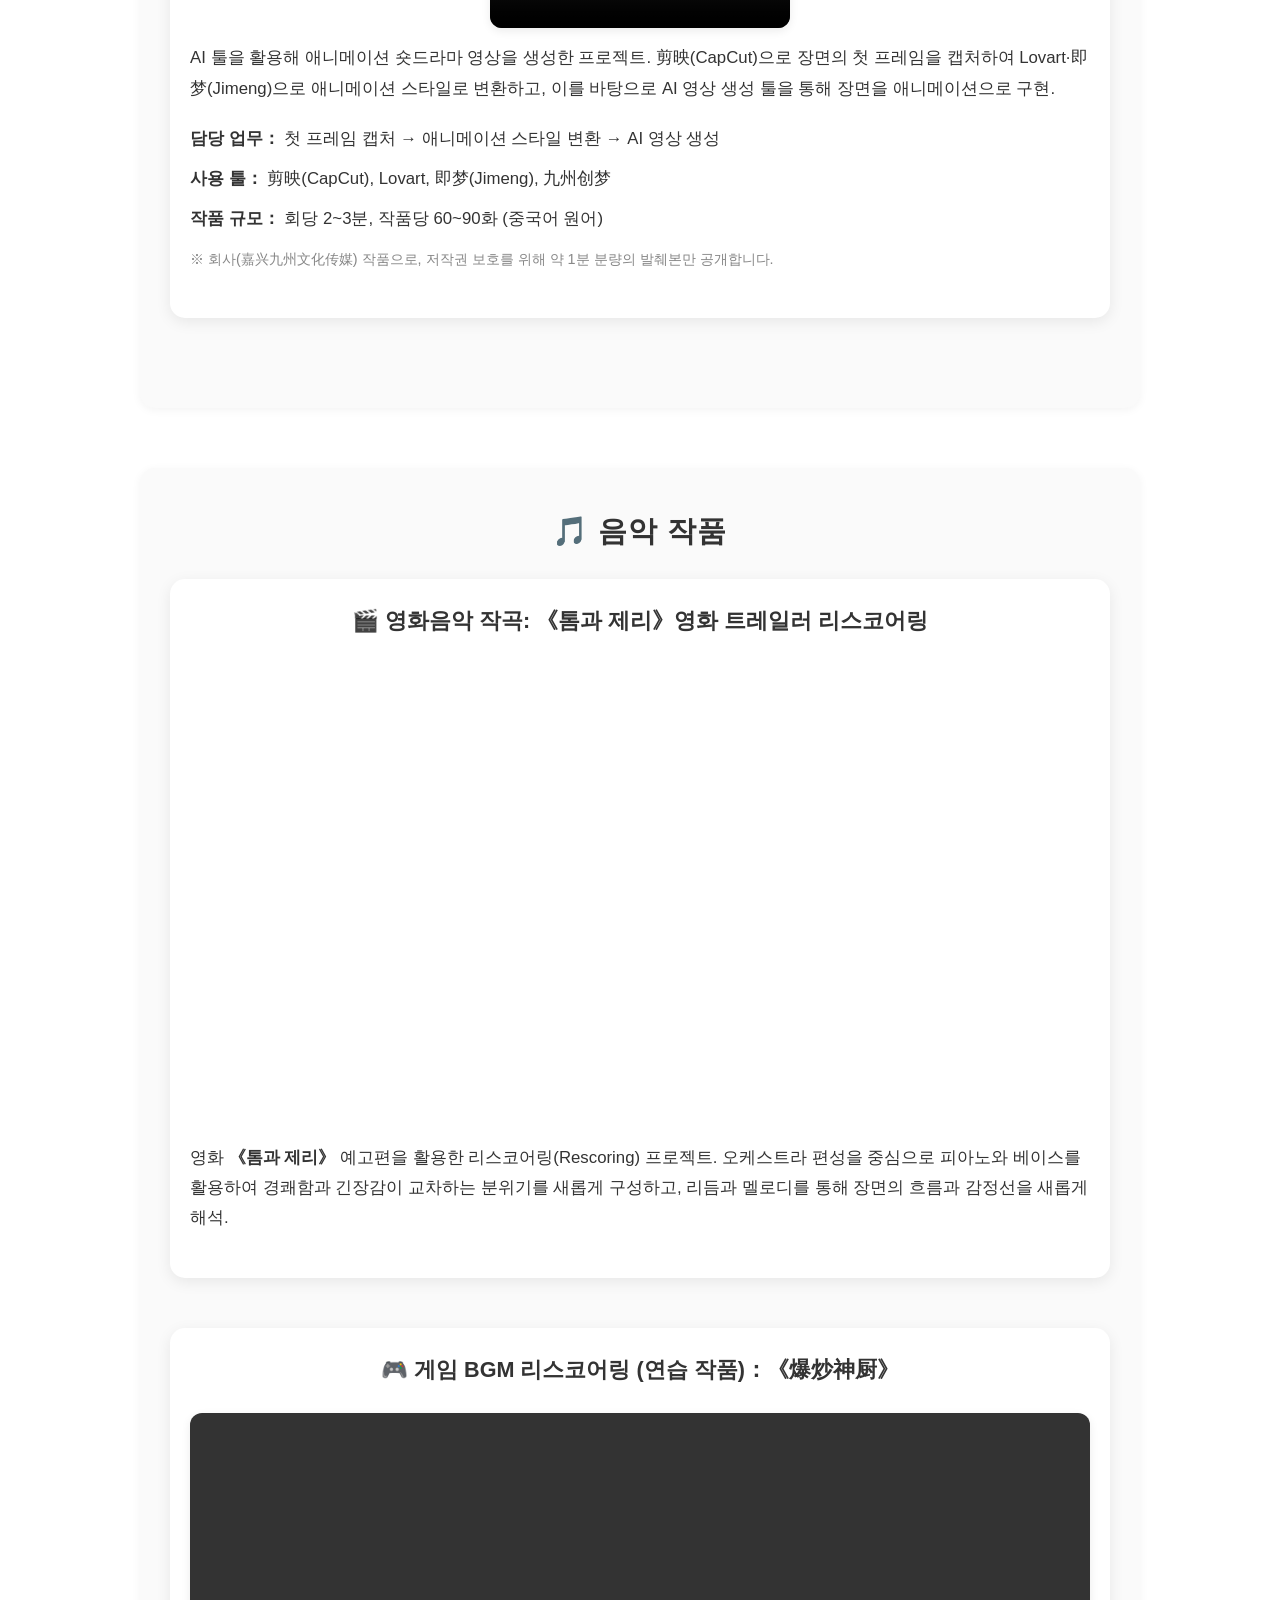
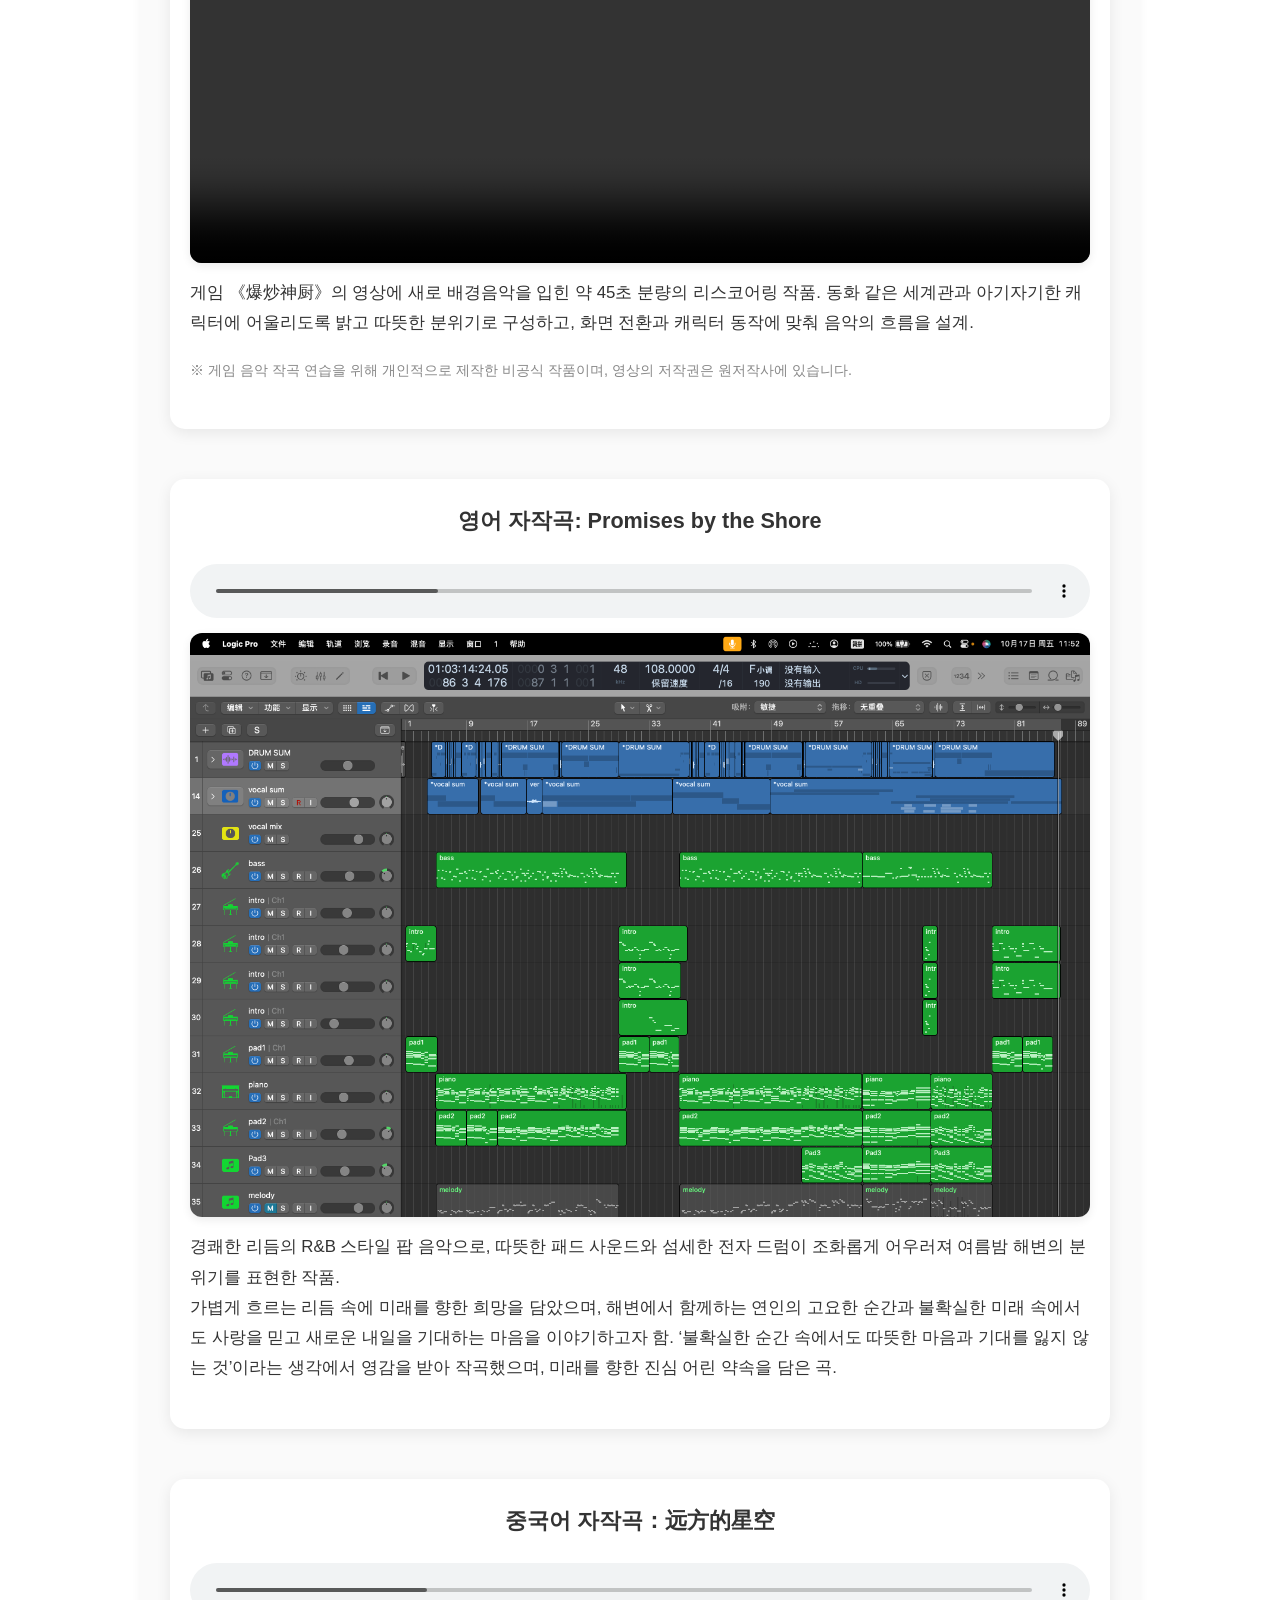
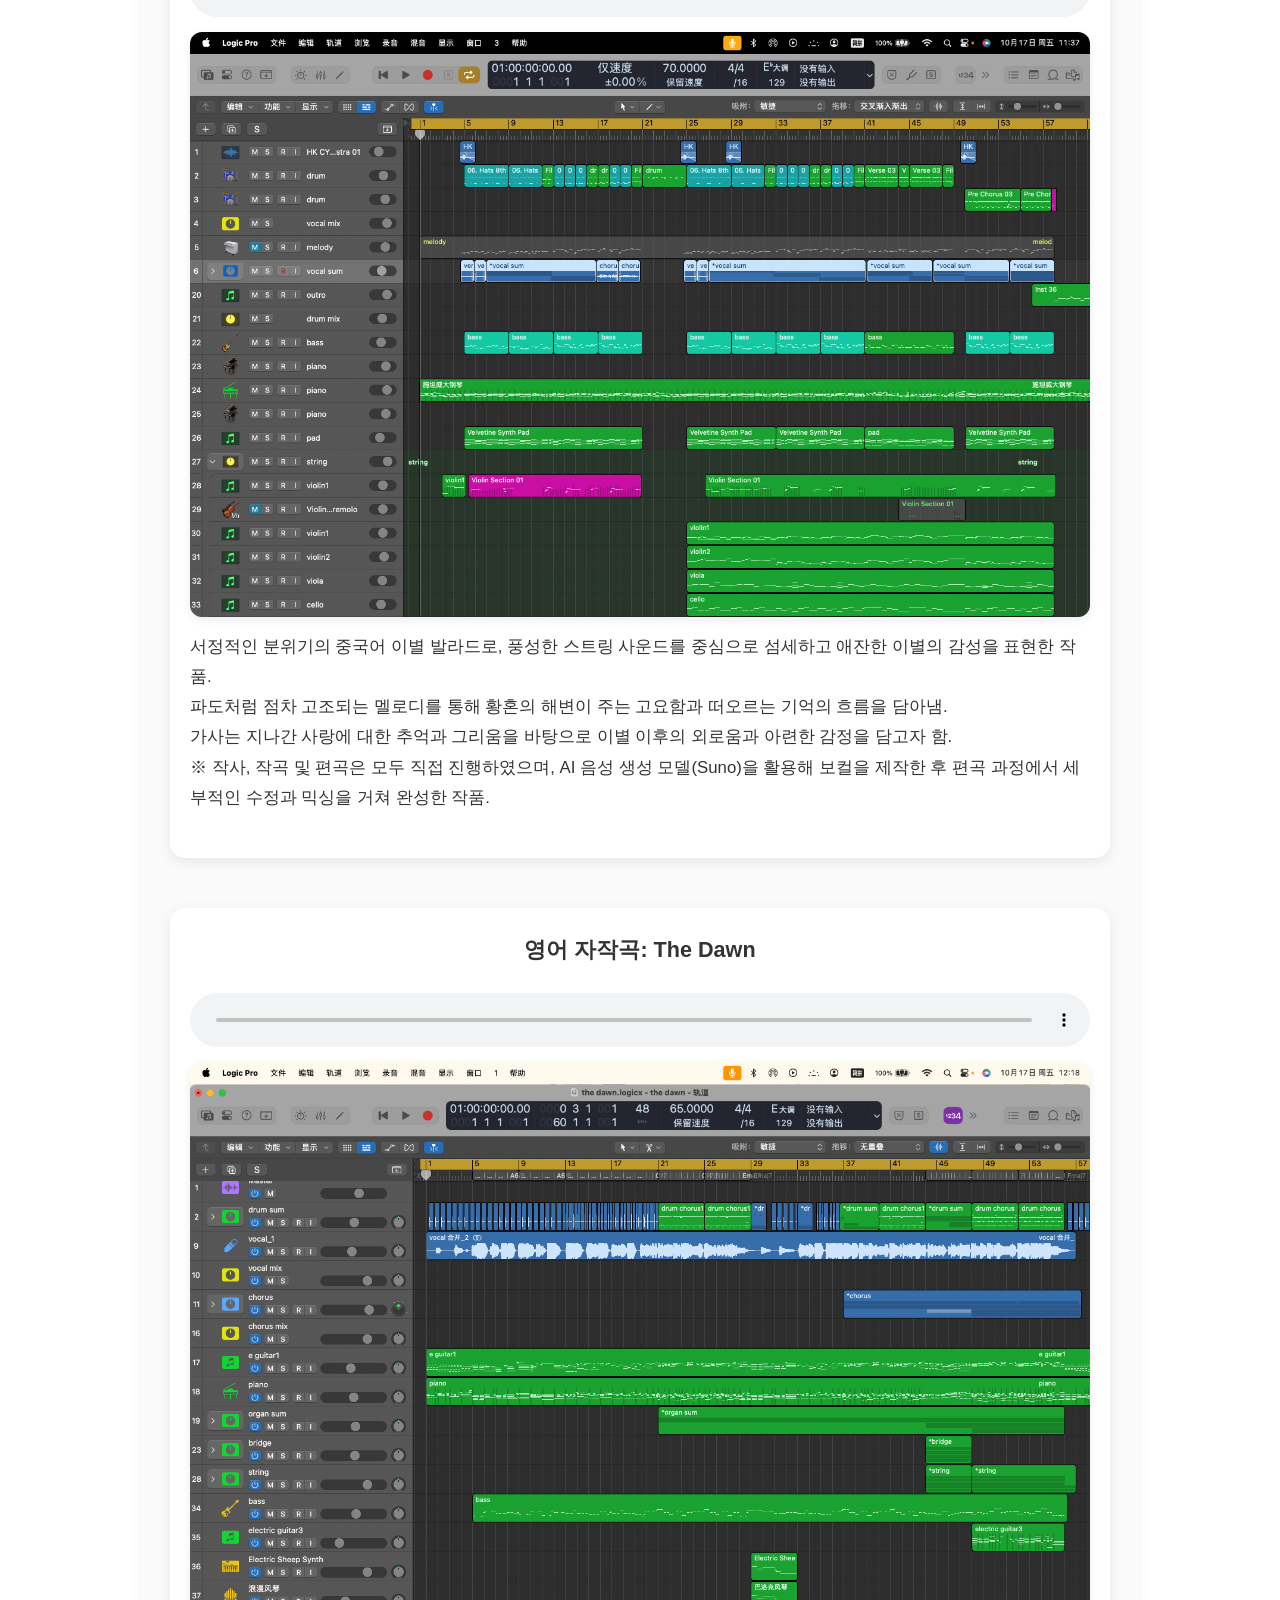
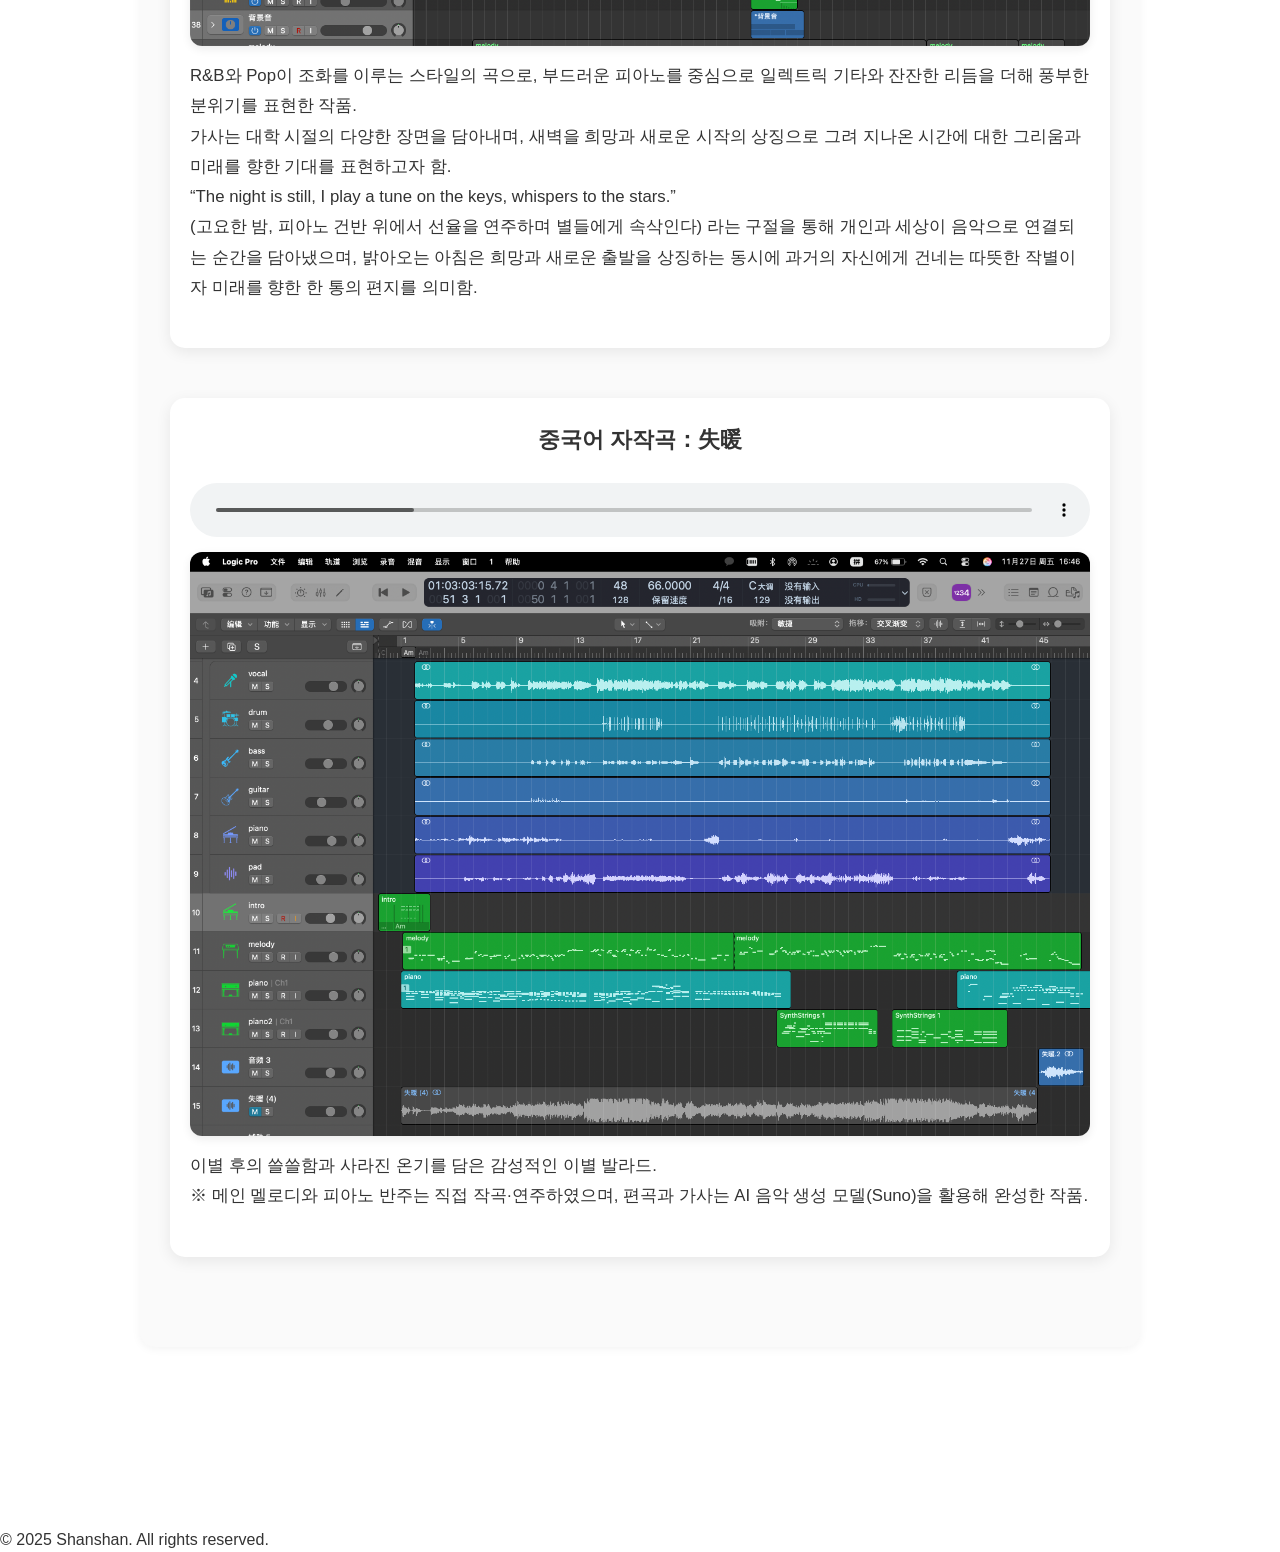
==== commit e1840acc: "Update publication reference in index.ko.html Added KCI registration note to publication reference." ====
--- a/index.ko.html
+++ b/index.ko.html
@@ -134,7 +134,7 @@
         <div class="skill-label">연구 실적：</div>
         <div class="skill-content">
           성시안(CHENG JIASHAN, 제1저자)·한경훈, 「2020년대 K-Pop 음악의 스윙 비율 분석 -〈HOME;RUN〉, 〈90's Love〉, 〈나로 바꾸자〉, 〈Attention〉, 〈Supernatural〉 분석을 중심으로-」,
-          『한류문화연구』 제6권 제7호, 한국한류문화학회, 2026.11.
+          『한류문화연구』 제6권 제7호, 한국한류문화학회, 2026.11.(KCI 등재)
           <a href="https://doi.org/10.66634/khallyu.2026.11.30.07" target="_blank">DOI</a>
         </div>
       </div>
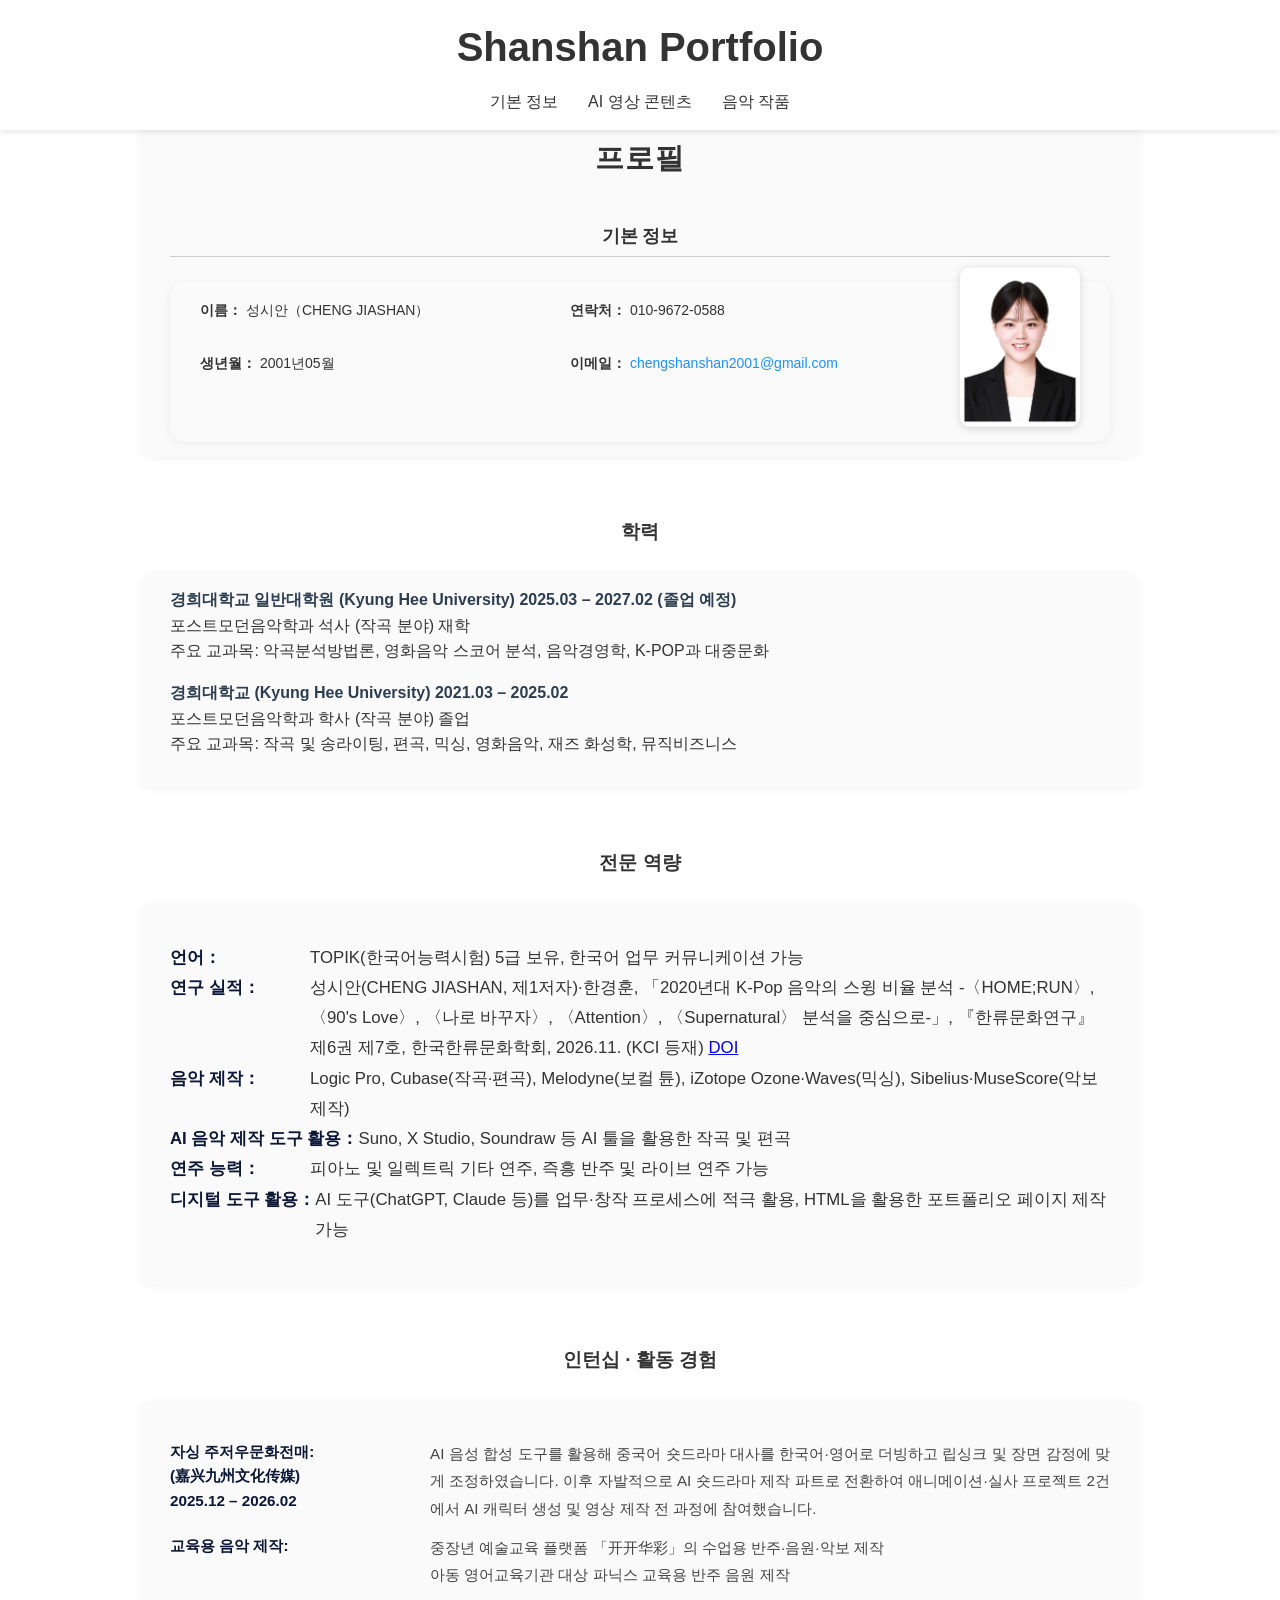
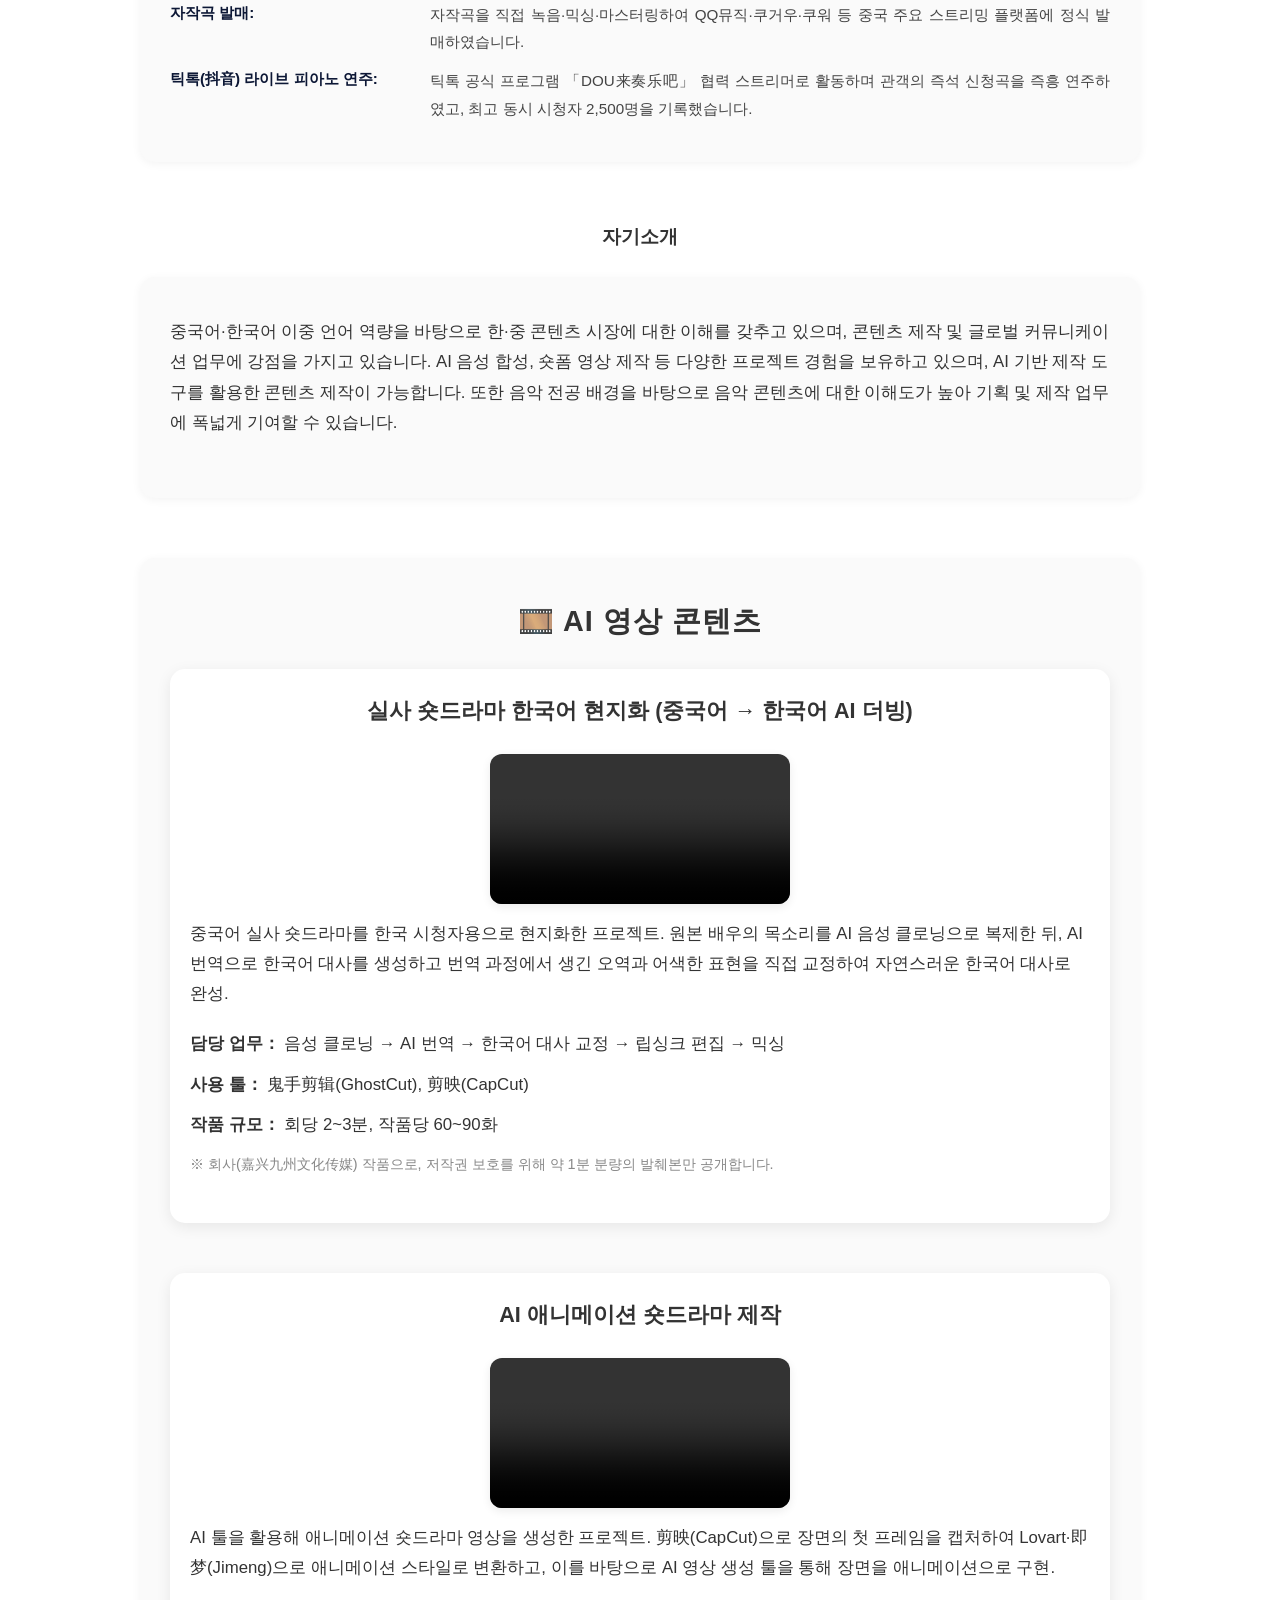
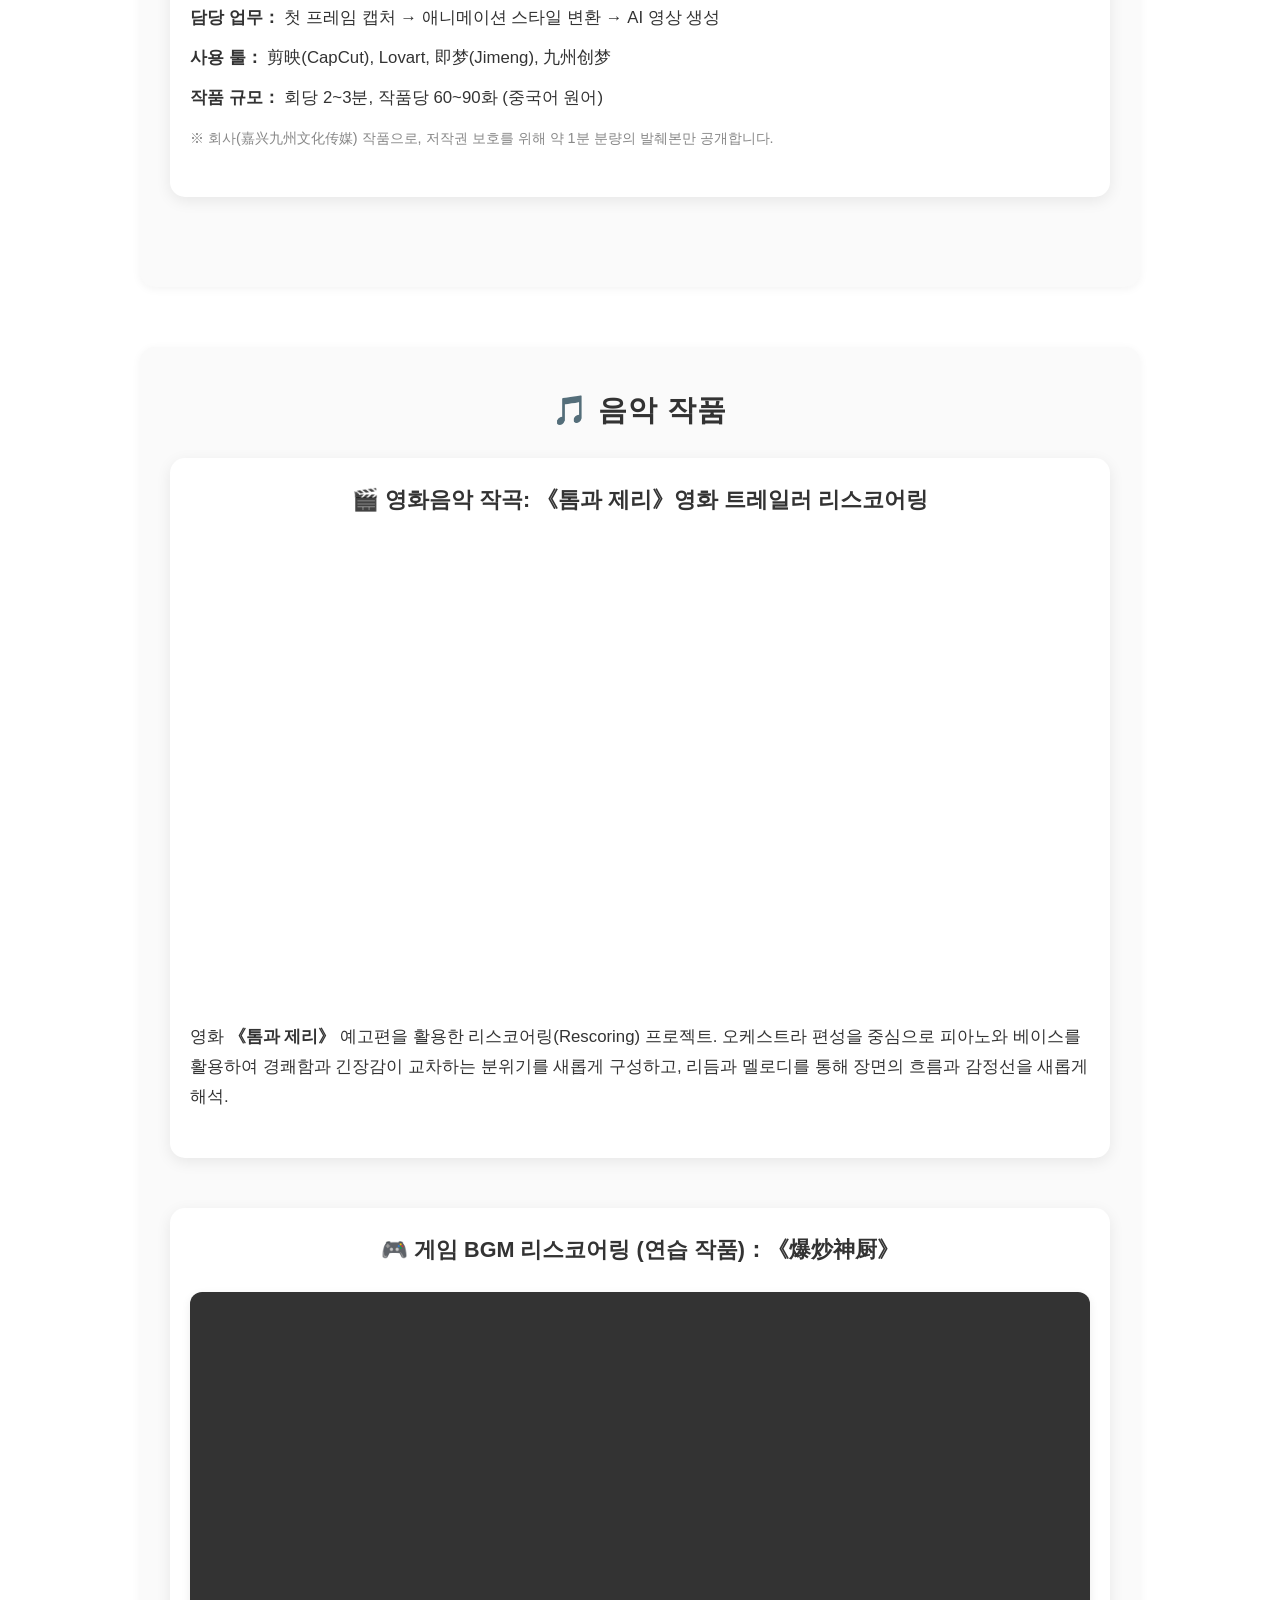
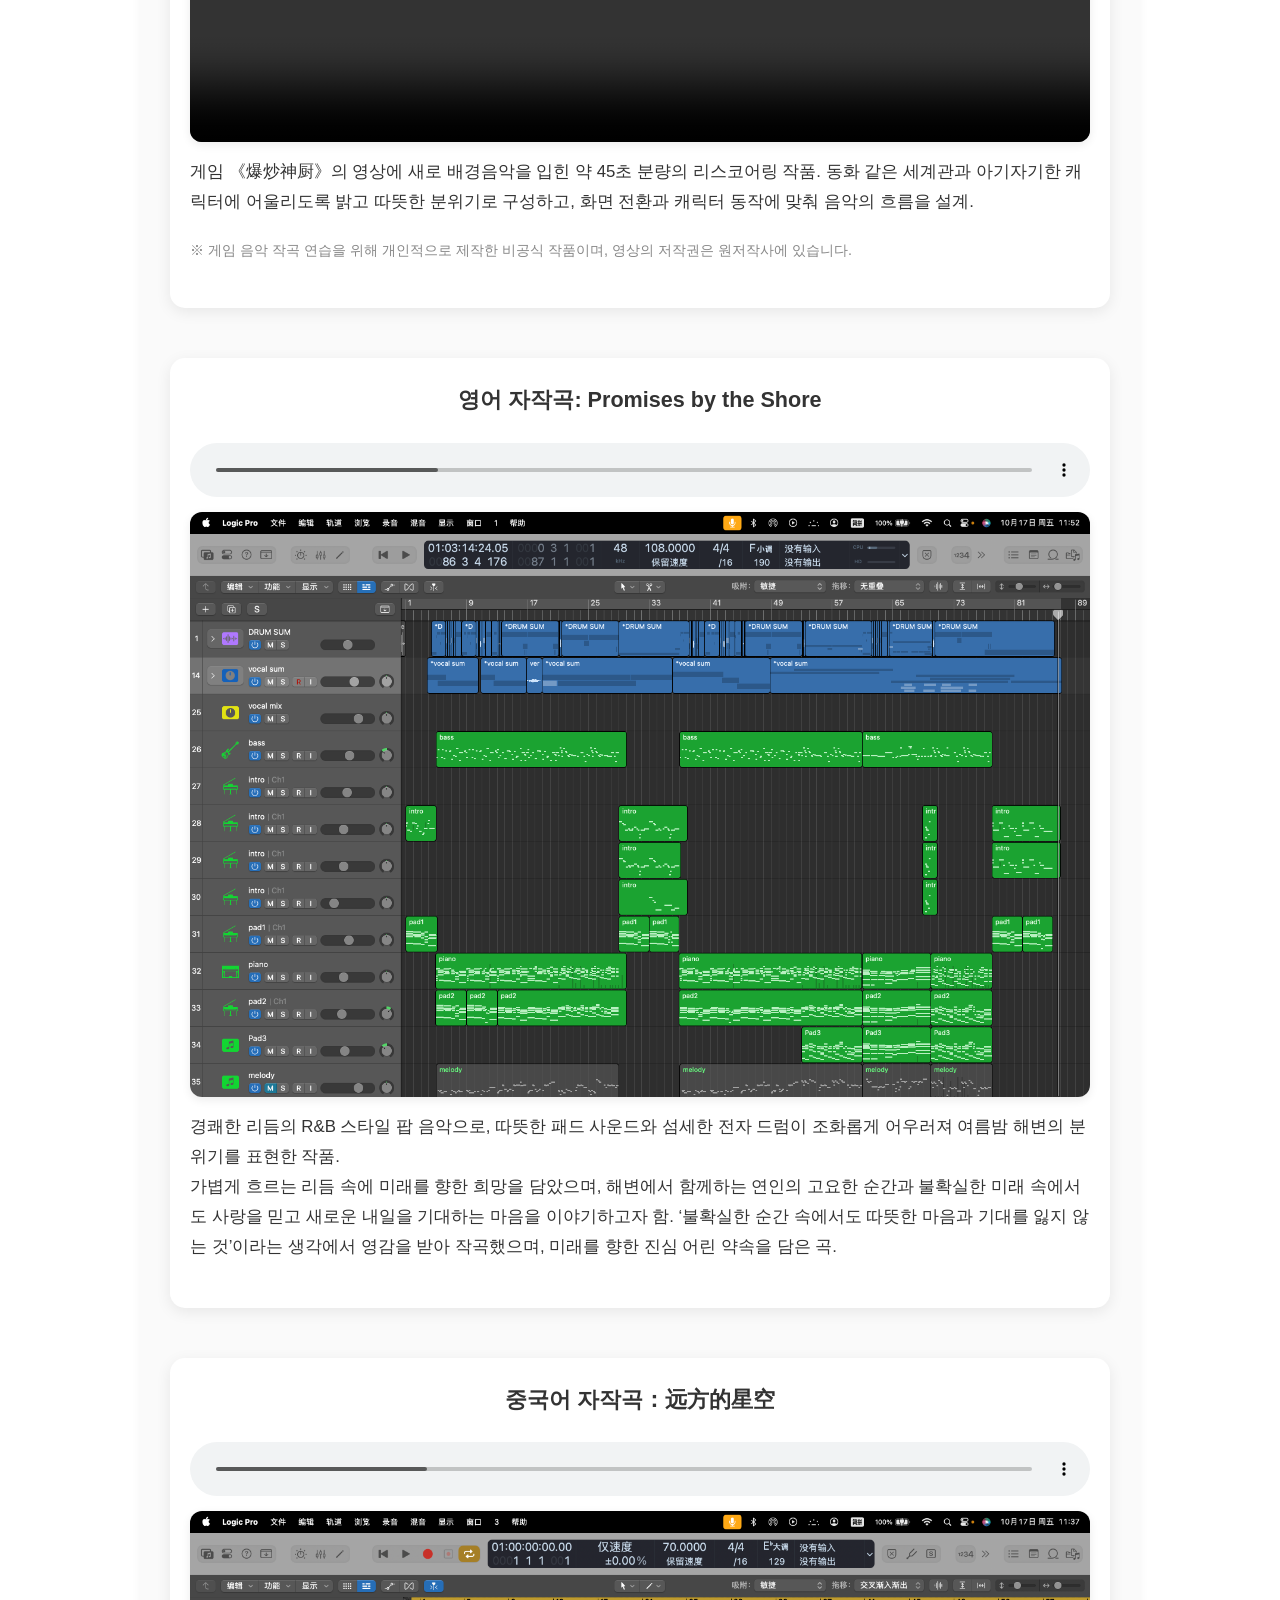
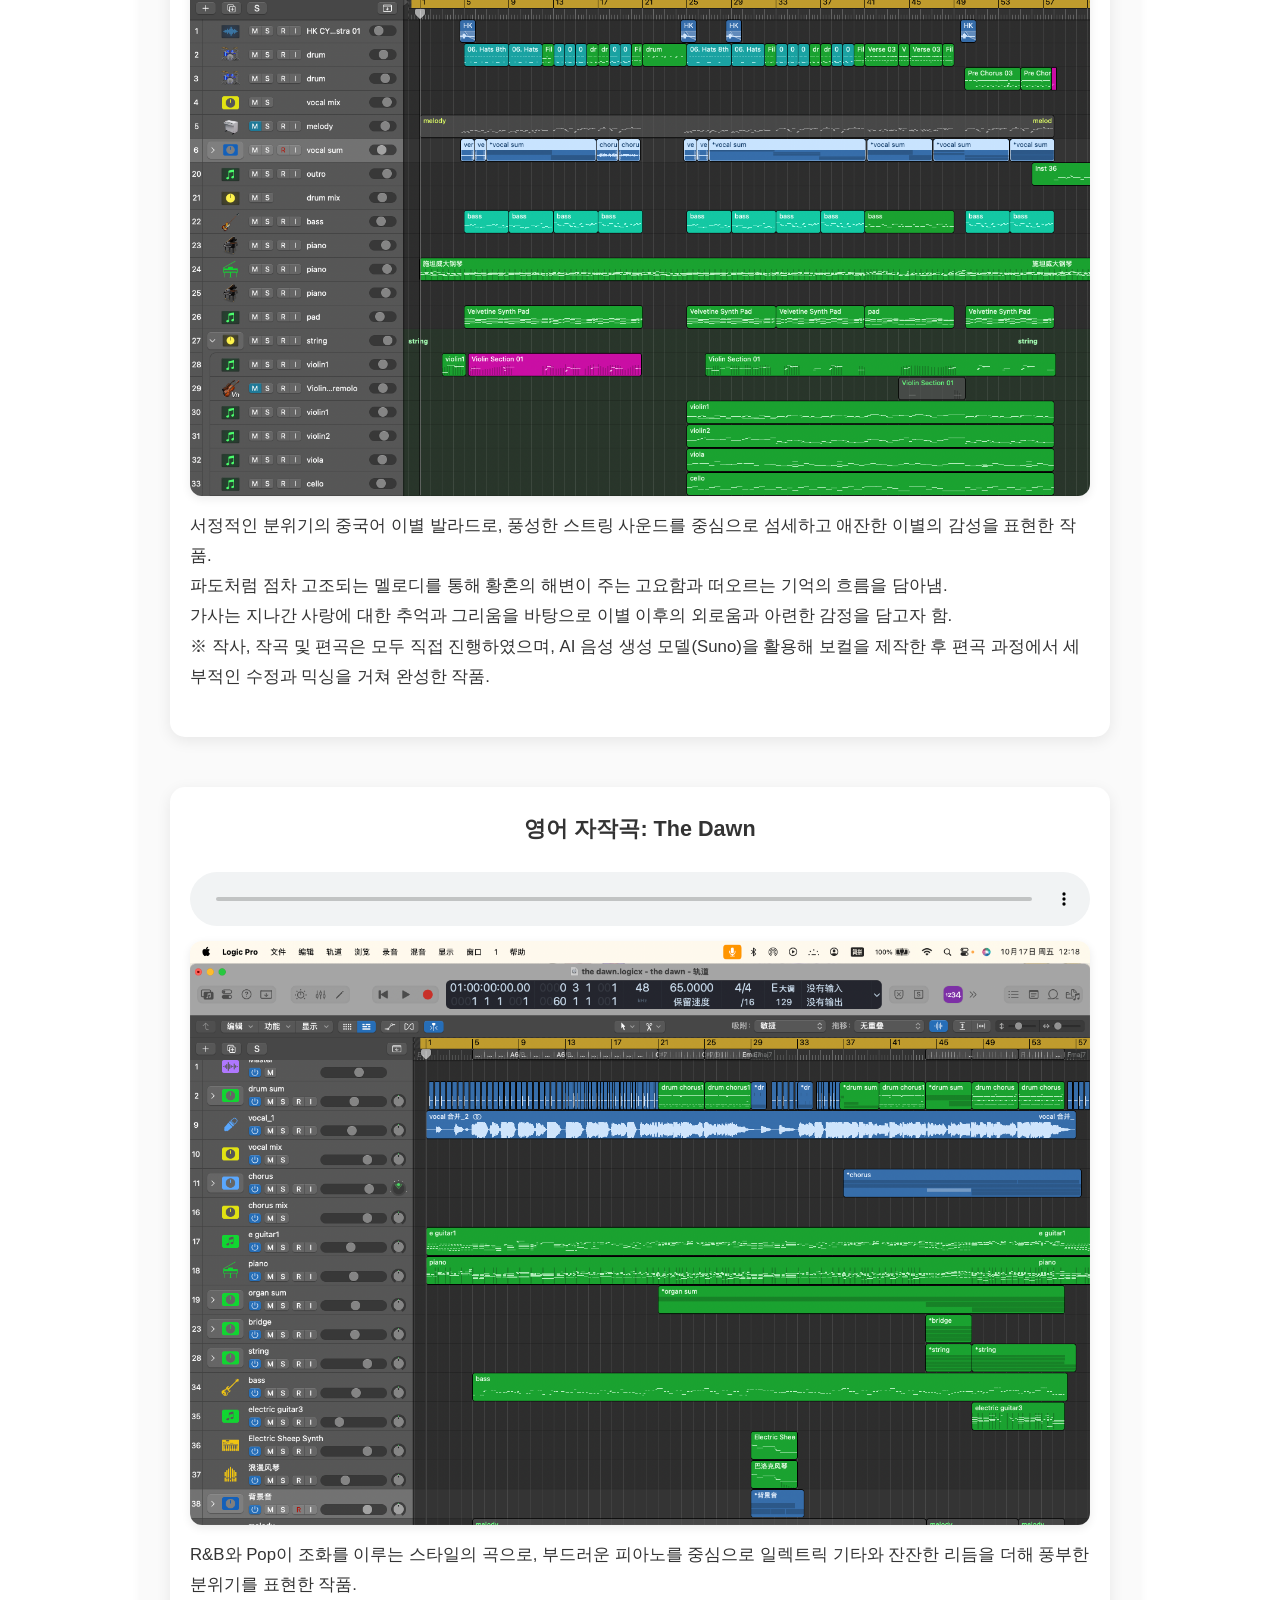
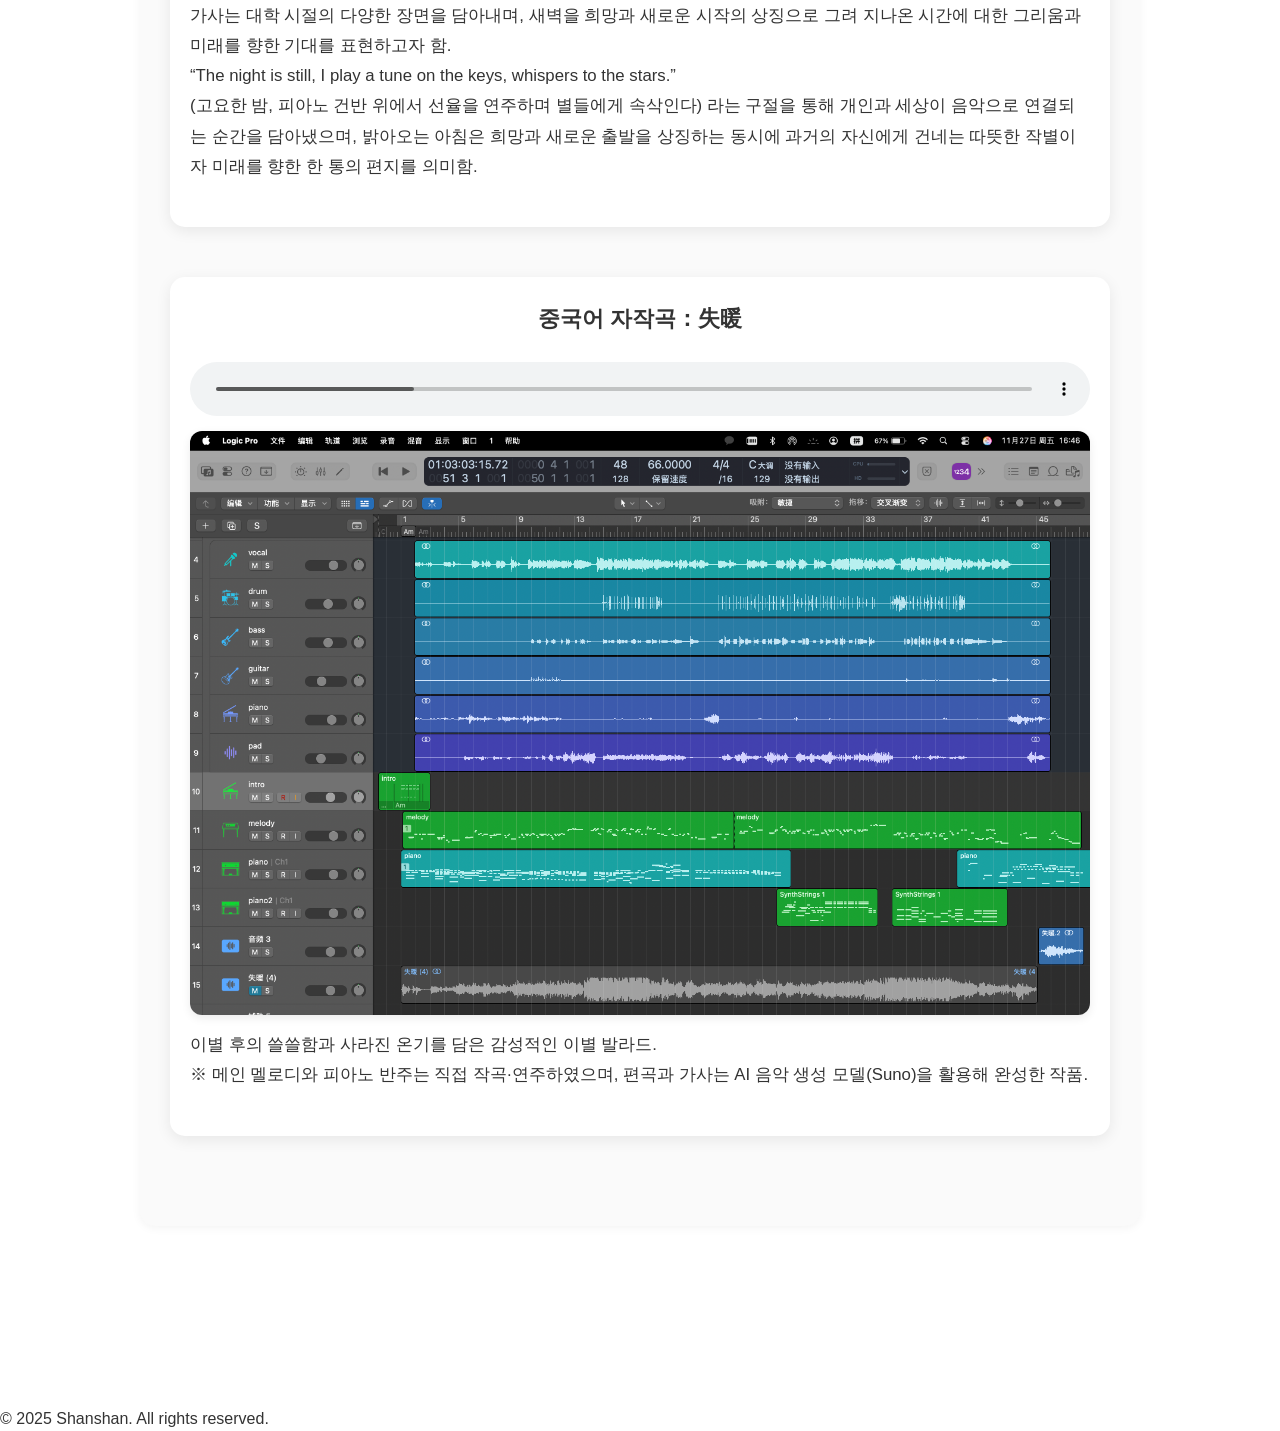
==== commit 7954a13d: "Update index.ko.html" ====
--- a/index.ko.html
+++ b/index.ko.html
@@ -125,16 +125,18 @@
   <div class="section-content">
     <div class="skills-grid">
 
+            <div class="skill-item">
+        <div class="skill-label">언어：</div>
+        <div class="skill-content">
+          TOPIK(한국어능력시험) 5급 보유, 한국어 업무 커뮤니케이션 가능
+        </div>
+      </div>
+
       <div class="skill-item">
-        <div class="skill-label">언어：</div>
-        <div class="skill-content">
-          TOPIK(한국어능력시험) 5급 보유, 한국어 업무 커뮤니케이션 가능
-        </div>
-                    <div class="skill-item">
         <div class="skill-label">연구 실적：</div>
         <div class="skill-content">
           성시안(CHENG JIASHAN, 제1저자)·한경훈, 「2020년대 K-Pop 음악의 스윙 비율 분석 -〈HOME;RUN〉, 〈90's Love〉, 〈나로 바꾸자〉, 〈Attention〉, 〈Supernatural〉 분석을 중심으로-」,
-          『한류문화연구』 제6권 제7호, 한국한류문화학회, 2026.11.(KCI 등재)
+          『한류문화연구』 제6권 제7호, 한국한류문화학회, 2026.11. (KCI 등재)
           <a href="https://doi.org/10.66634/khallyu.2026.11.30.07" target="_blank">DOI</a>
         </div>
       </div>
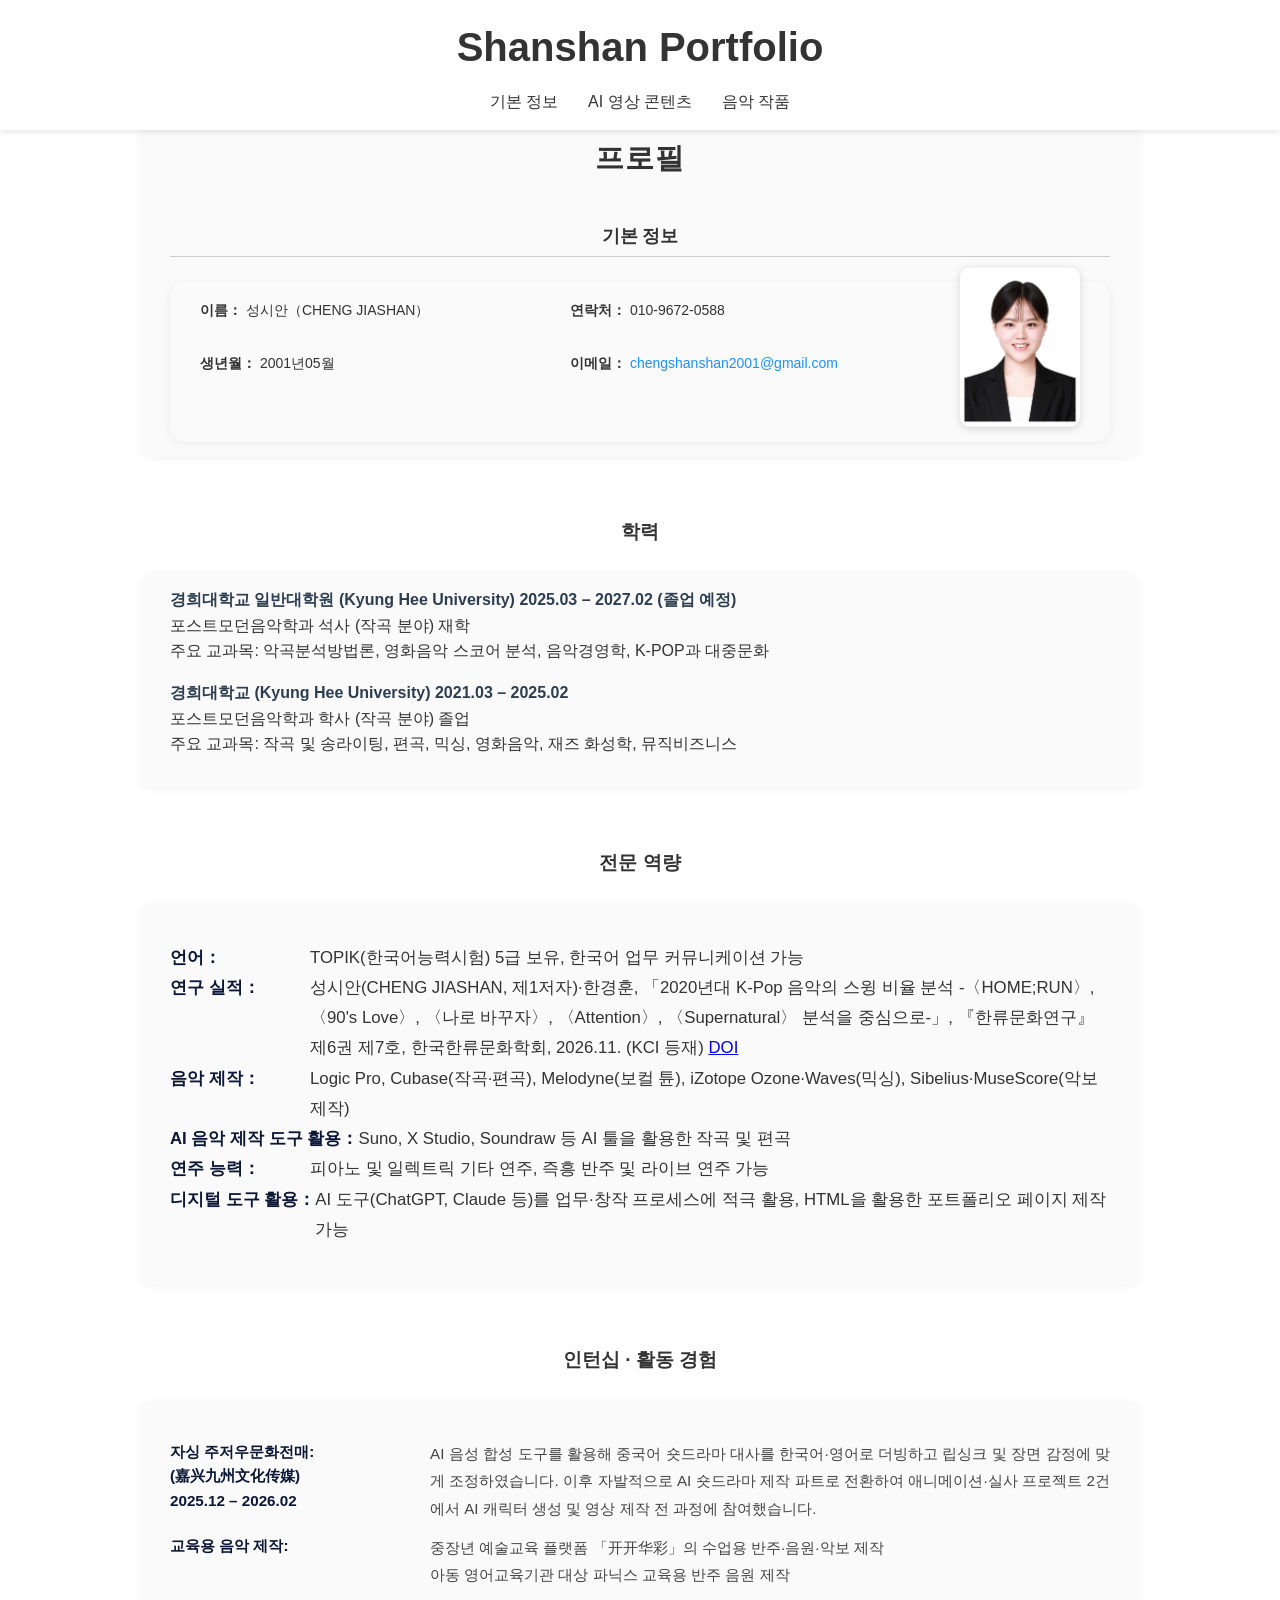
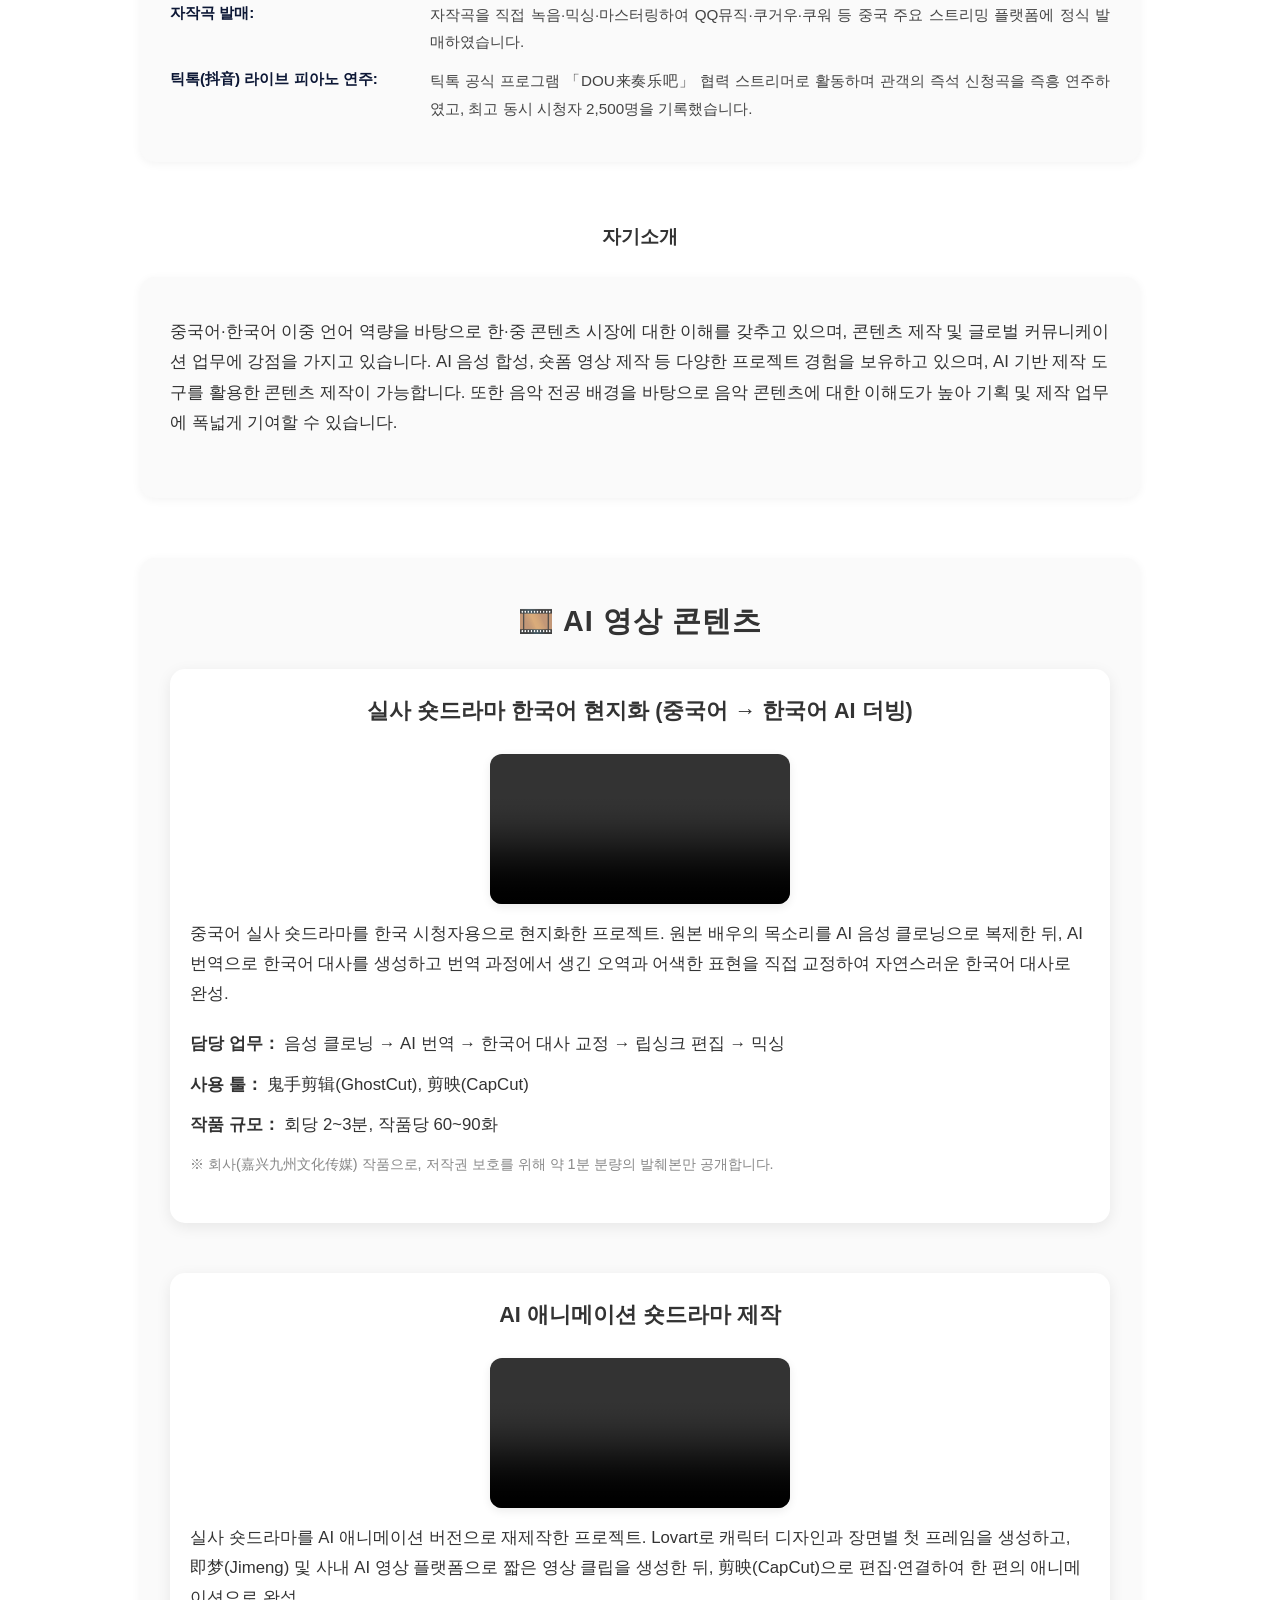
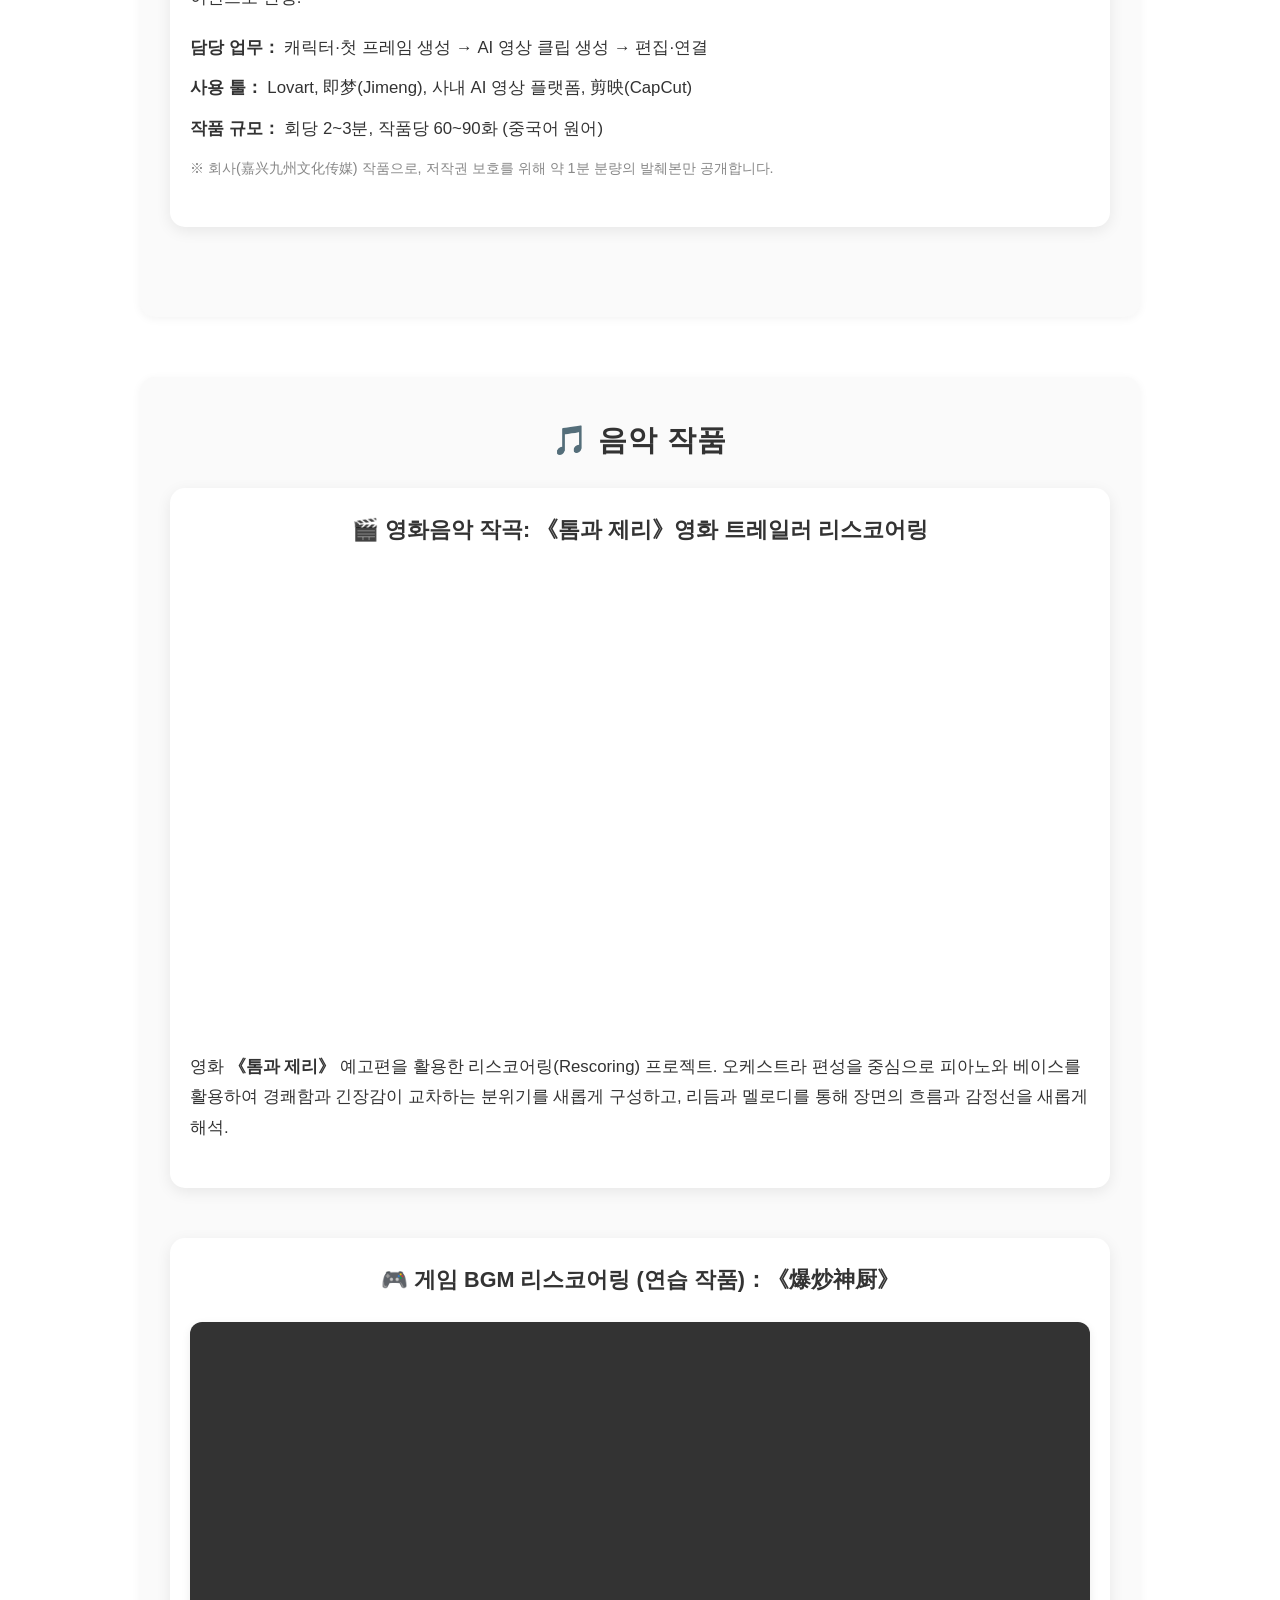
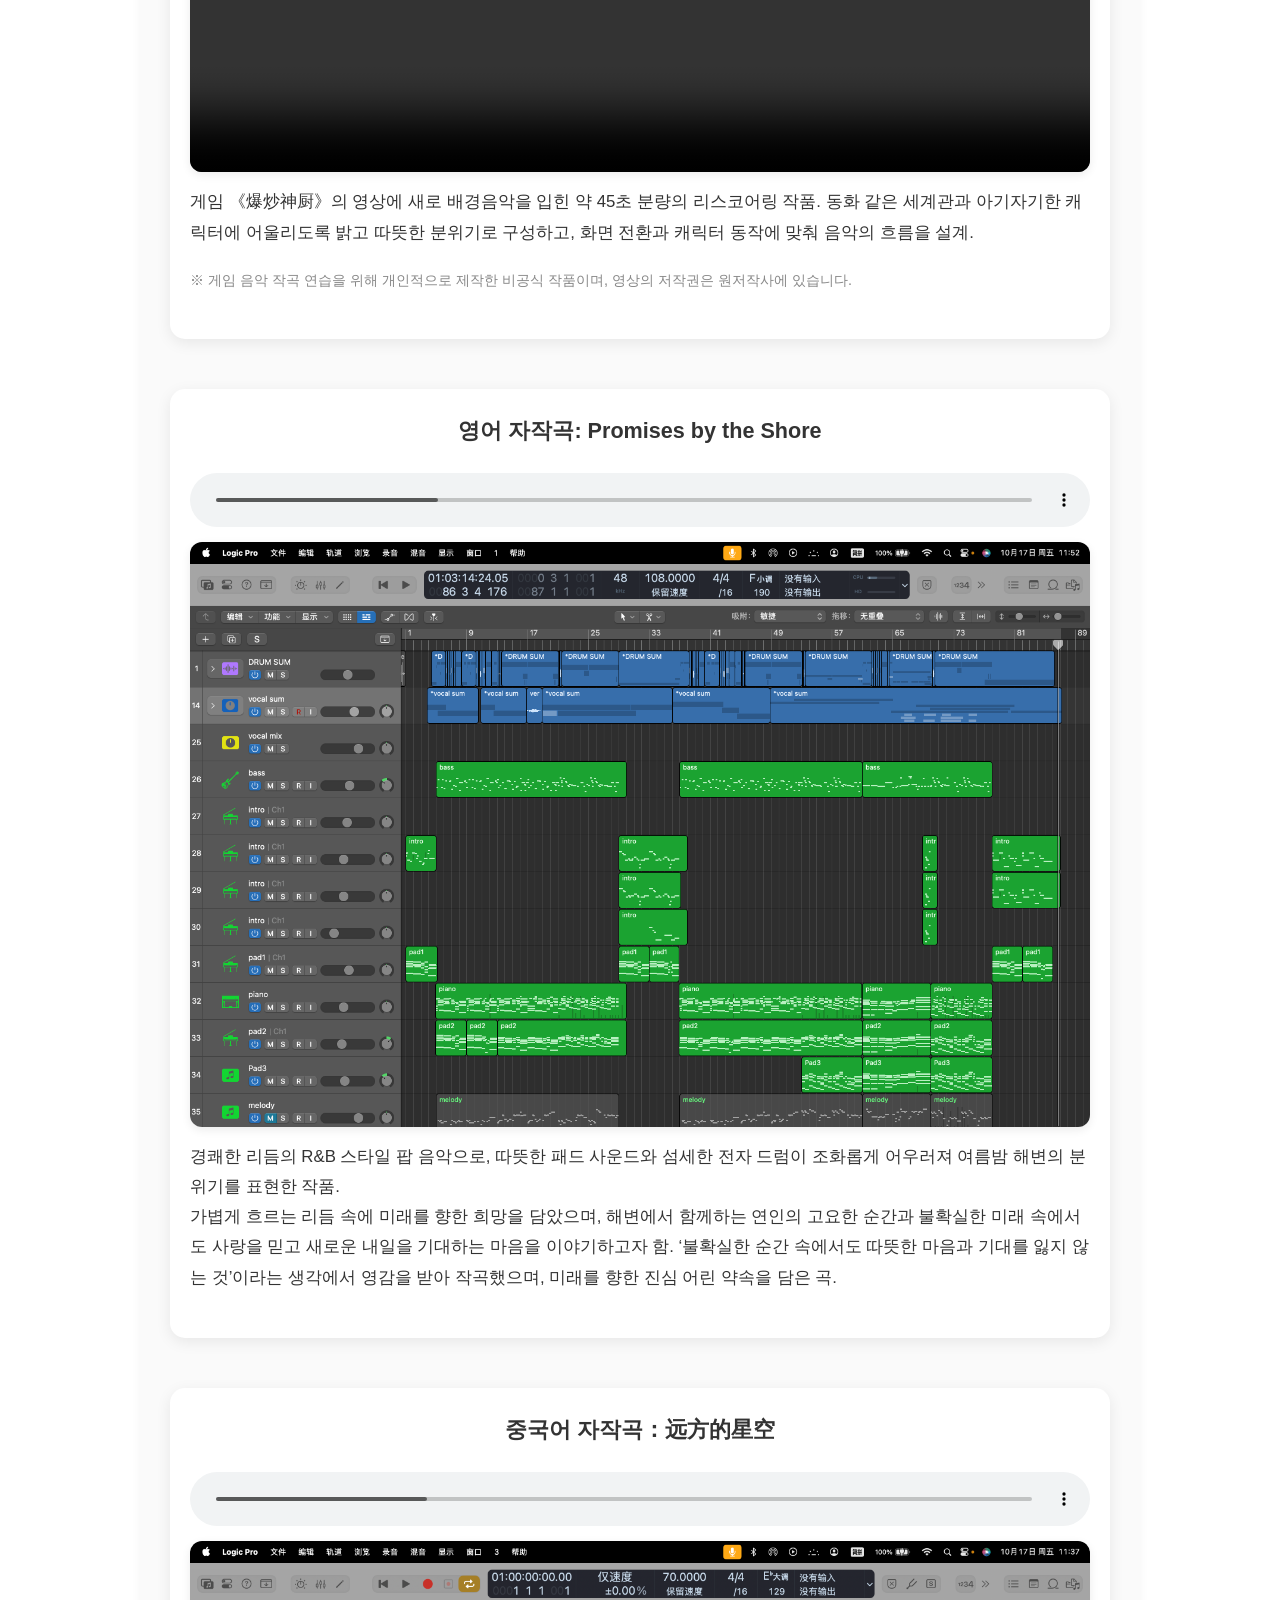
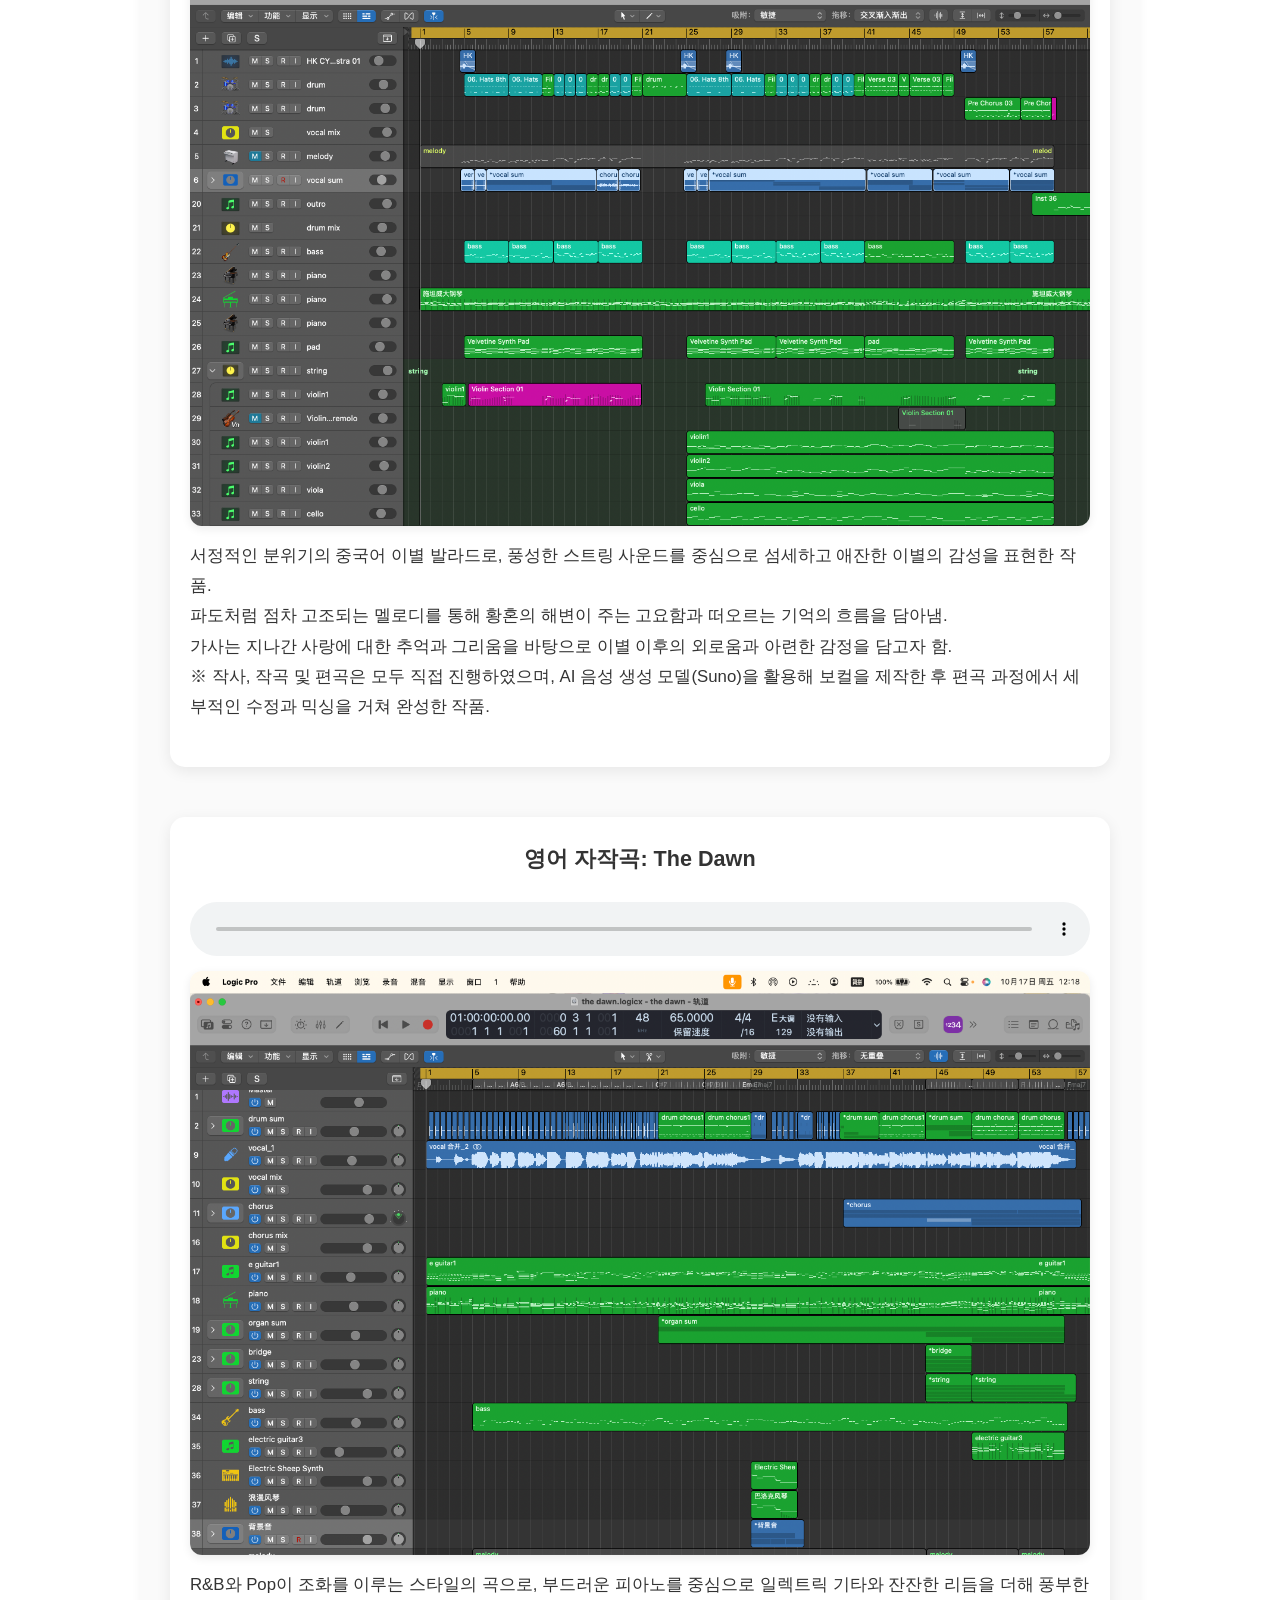
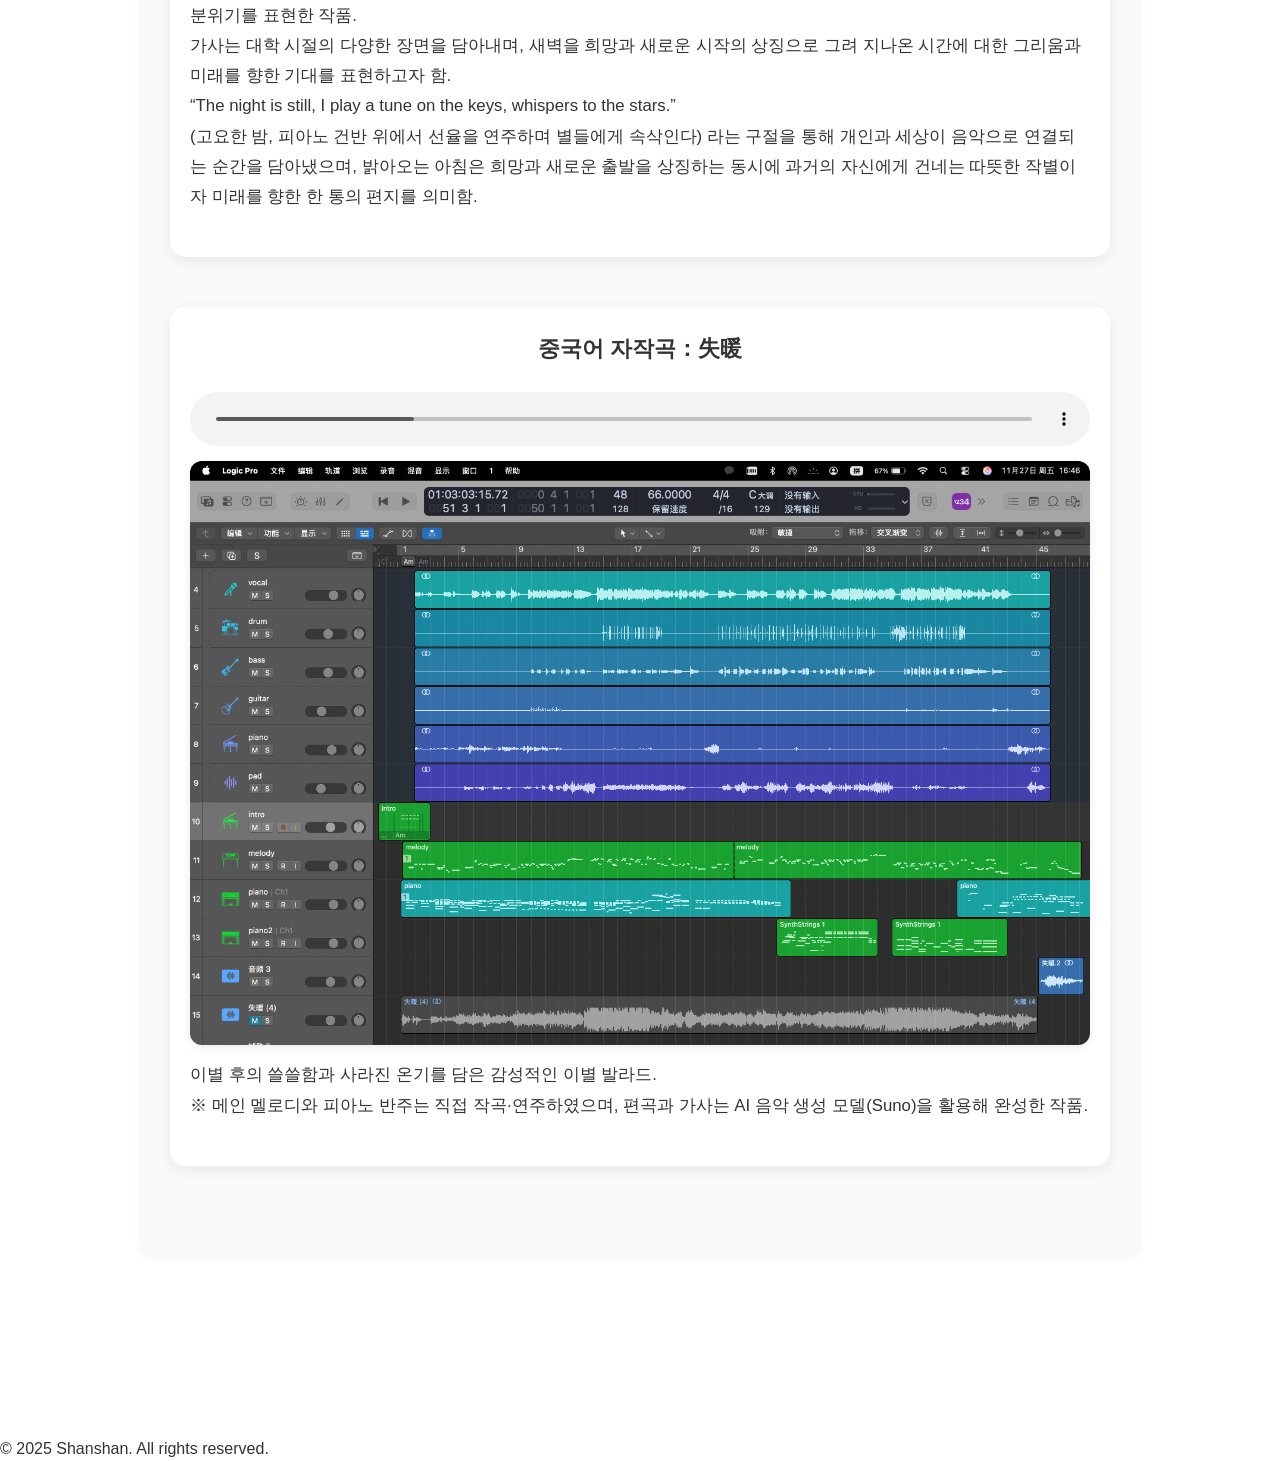
==== commit b2cacea6: "Update index.ko.html" ====
--- a/index.ko.html
+++ b/index.ko.html
@@ -267,13 +267,13 @@
       <source src="assets/video/donghuaban.MOV" type="video/mp4">
     </video>
     <p>
-      AI 툴을 활용해 애니메이션 숏드라마 영상을 생성한 프로젝트.
-      剪映(CapCut)으로 장면의 첫 프레임을 캡처하여 Lovart·即梦(Jimeng)으로 애니메이션 스타일로 변환하고,
-      이를 바탕으로 AI 영상 생성 툴을 통해 장면을 애니메이션으로 구현.
+            실사 숏드라마를 AI 애니메이션 버전으로 재제작한 프로젝트.
+      Lovart로 캐릭터 디자인과 장면별 첫 프레임을 생성하고, 即梦(Jimeng) 및 사내 AI 영상 플랫폼으로 짧은 영상 클립을 생성한 뒤,
+      剪映(CapCut)으로 편집·연결하여 한 편의 애니메이션으로 완성.
     </p>
     <ul class="work-meta">
-      <li><strong>담당 업무：</strong> 첫 프레임 캡처 → 애니메이션 스타일 변환 → AI 영상 생성</li>
-      <li><strong>사용 툴：</strong> 剪映(CapCut), Lovart, 即梦(Jimeng), 九州创梦</li>
+            <li><strong>담당 업무：</strong> 캐릭터·첫 프레임 생성 → AI 영상 클립 생성 → 편집·연결</li>
+      <li><strong>사용 툴：</strong> Lovart, 即梦(Jimeng), 사내 AI 영상 플랫폼, 剪映(CapCut)</li>
       <li><strong>작품 규모：</strong> 회당 2~3분, 작품당 60~90화 (중국어 원어)</li>
     </ul>
     <p class="work-note">※ 회사(嘉兴九州文化传媒) 작품으로, 저작권 보호를 위해 약 1분 분량의 발췌본만 공개합니다.</p>
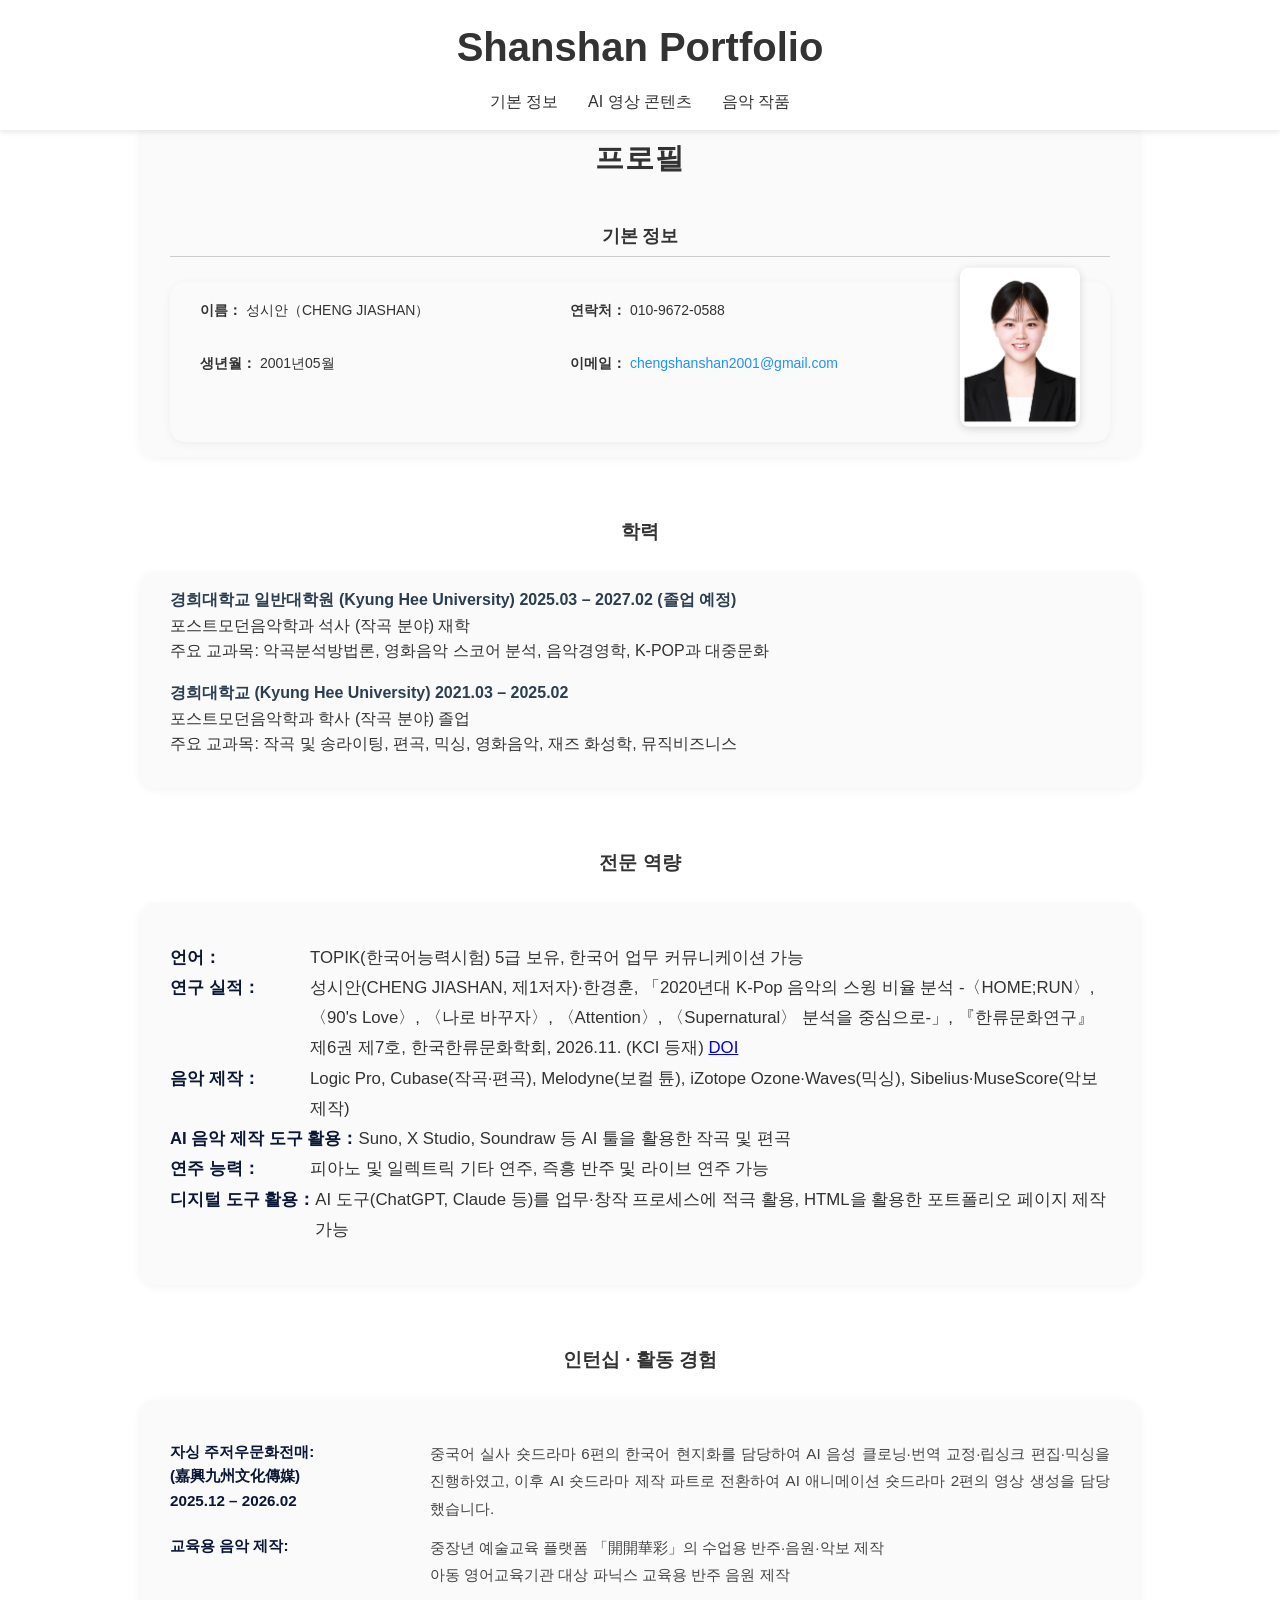
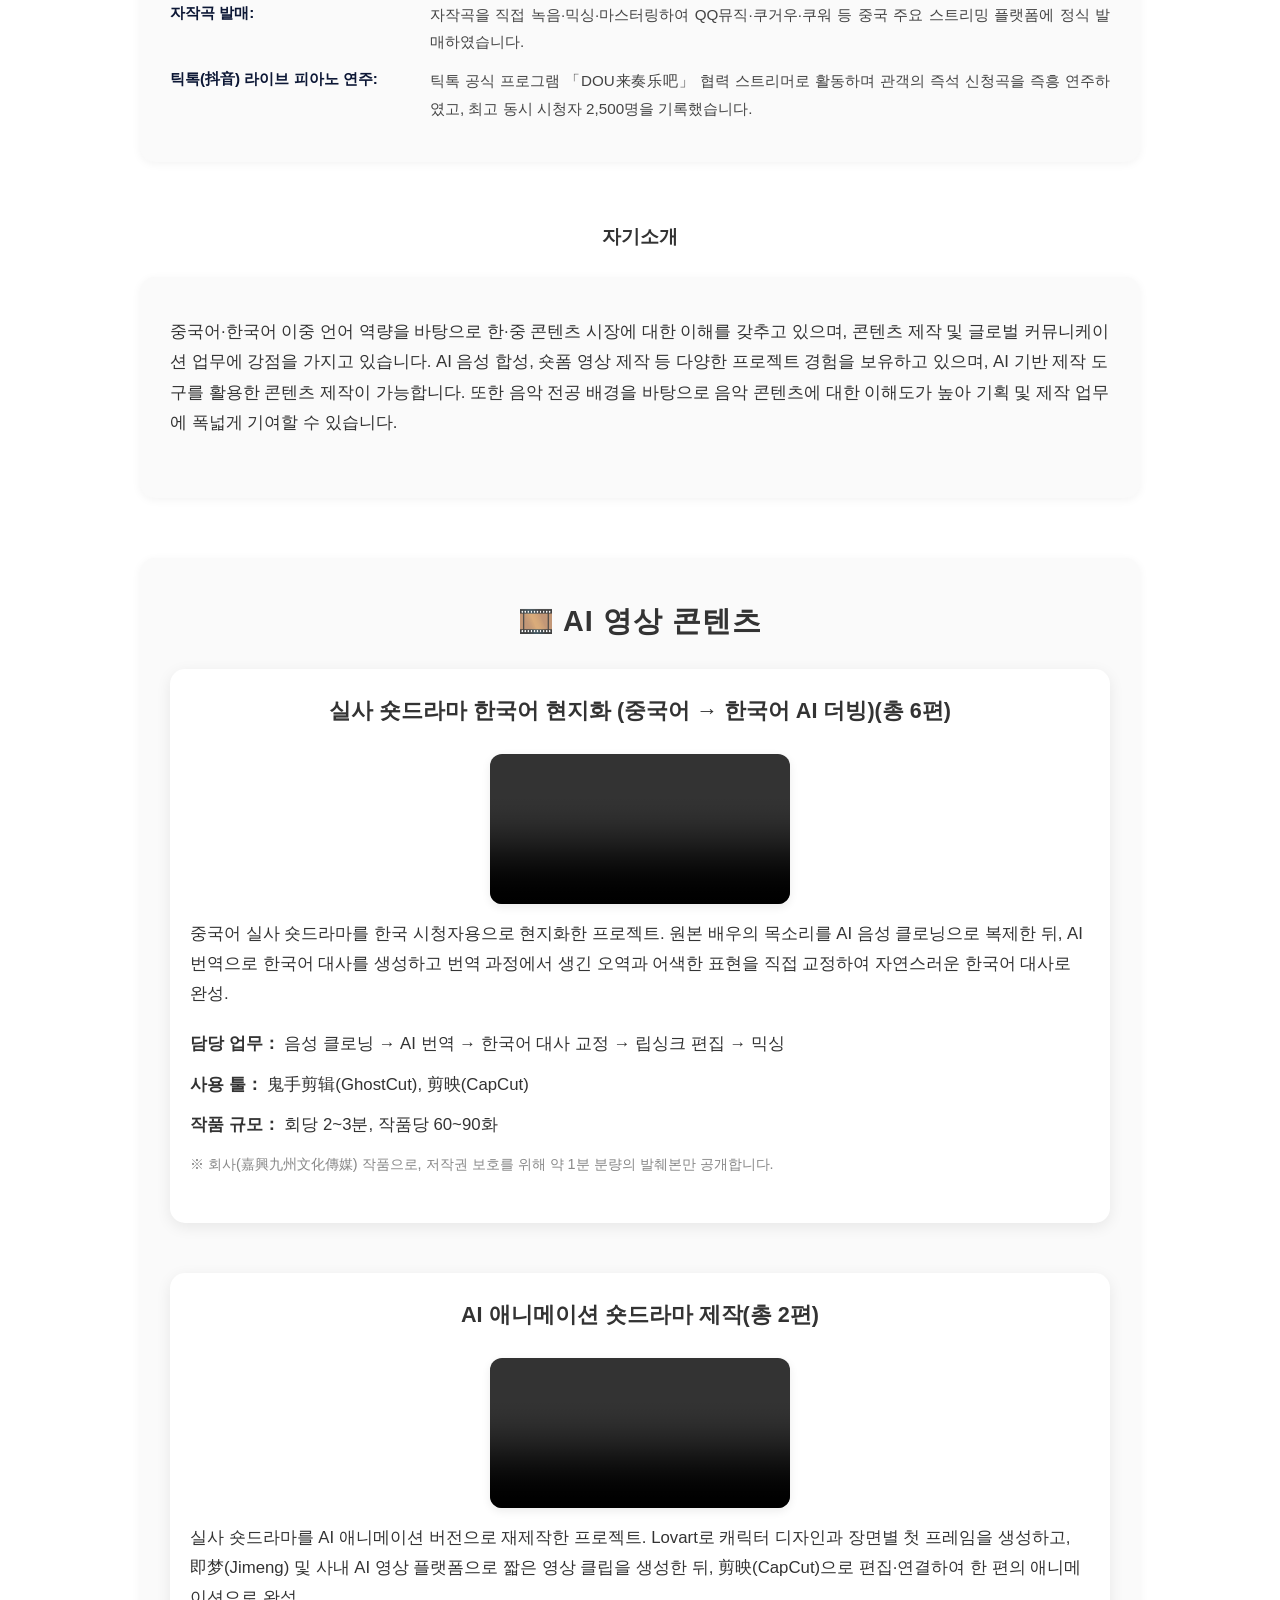
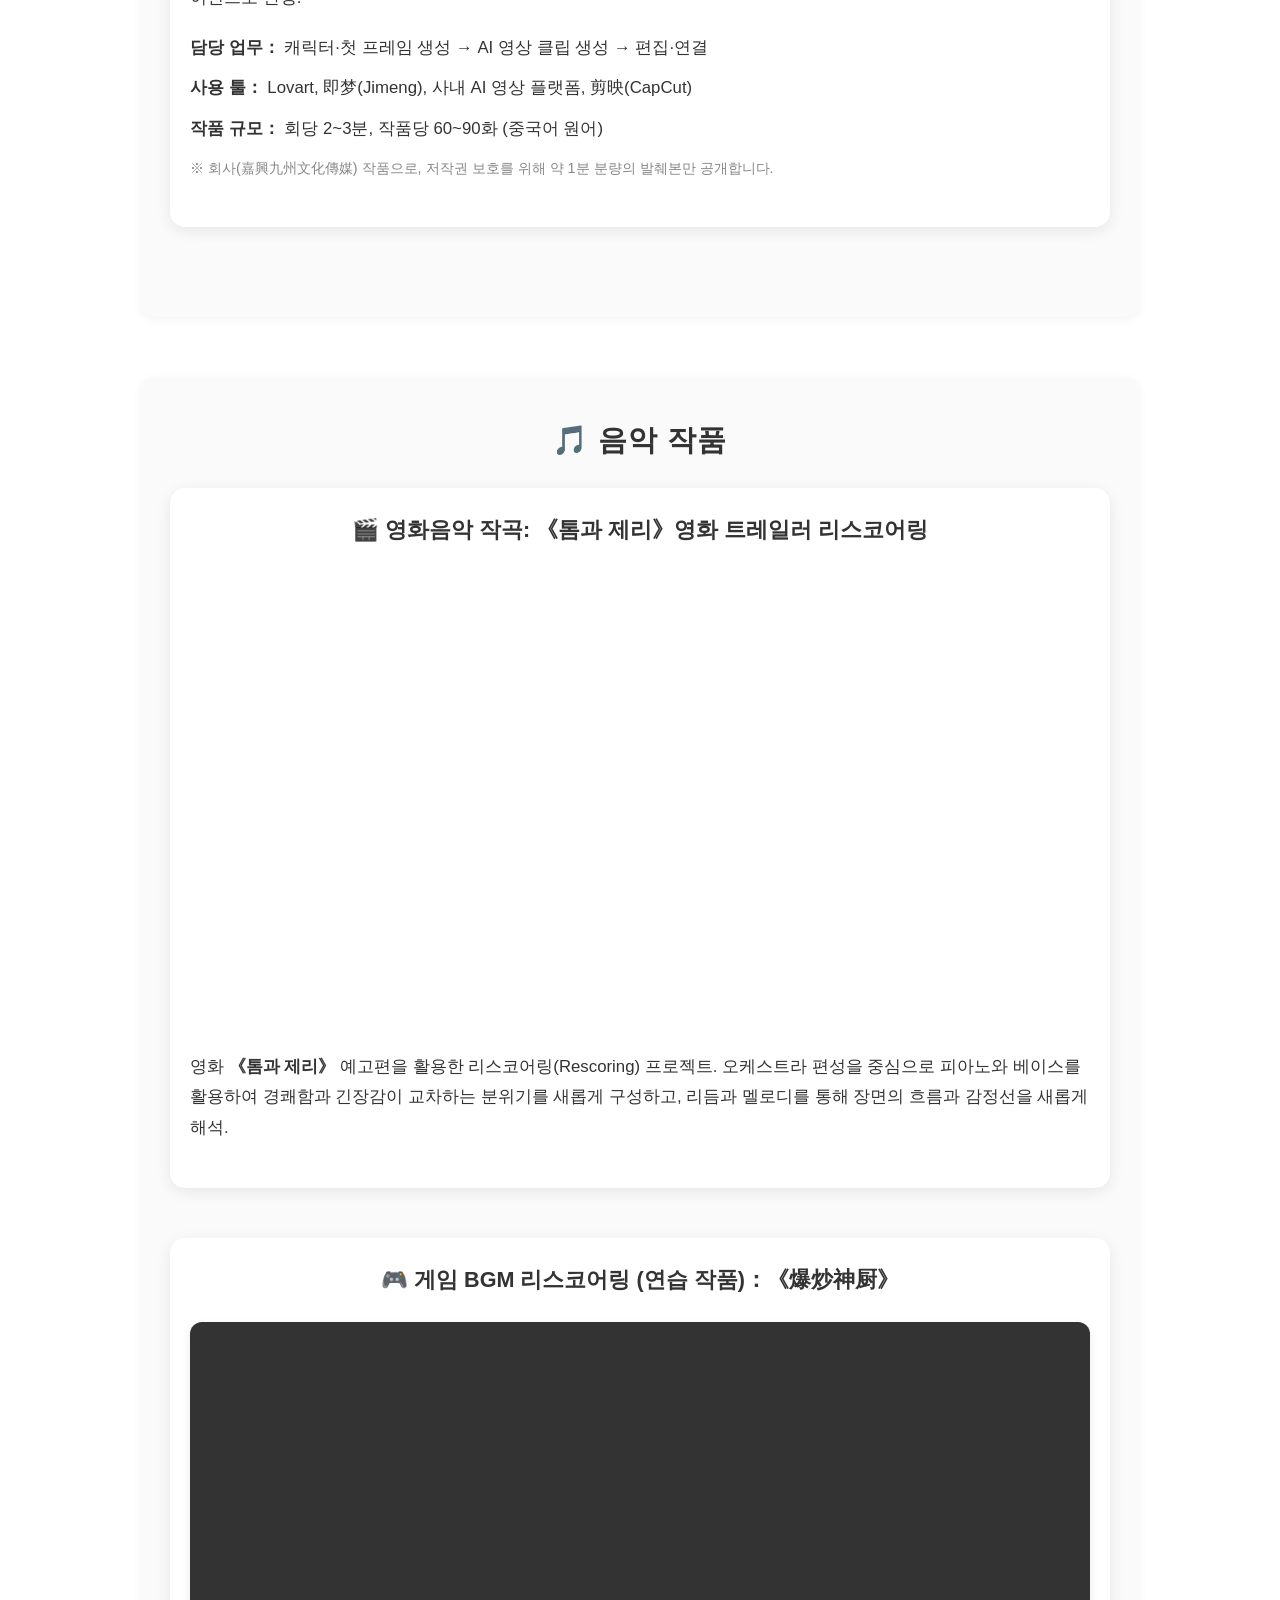
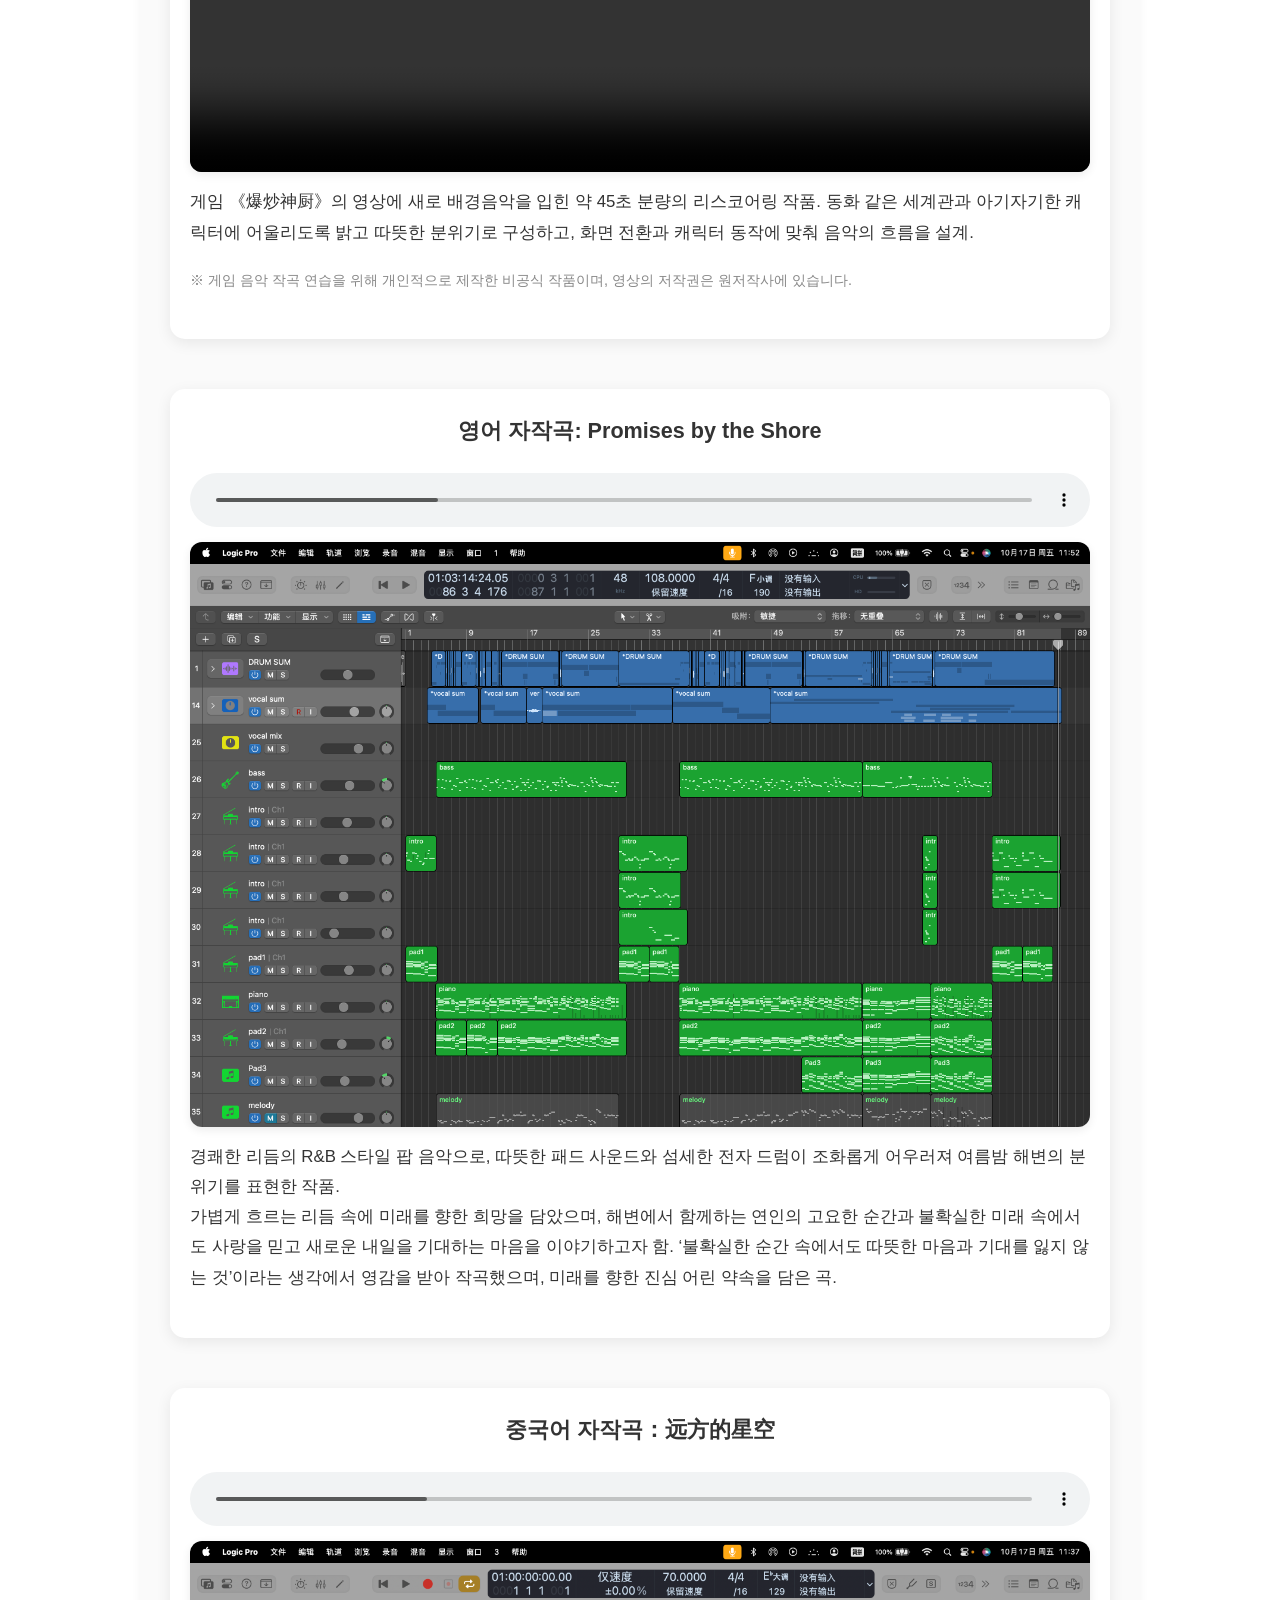
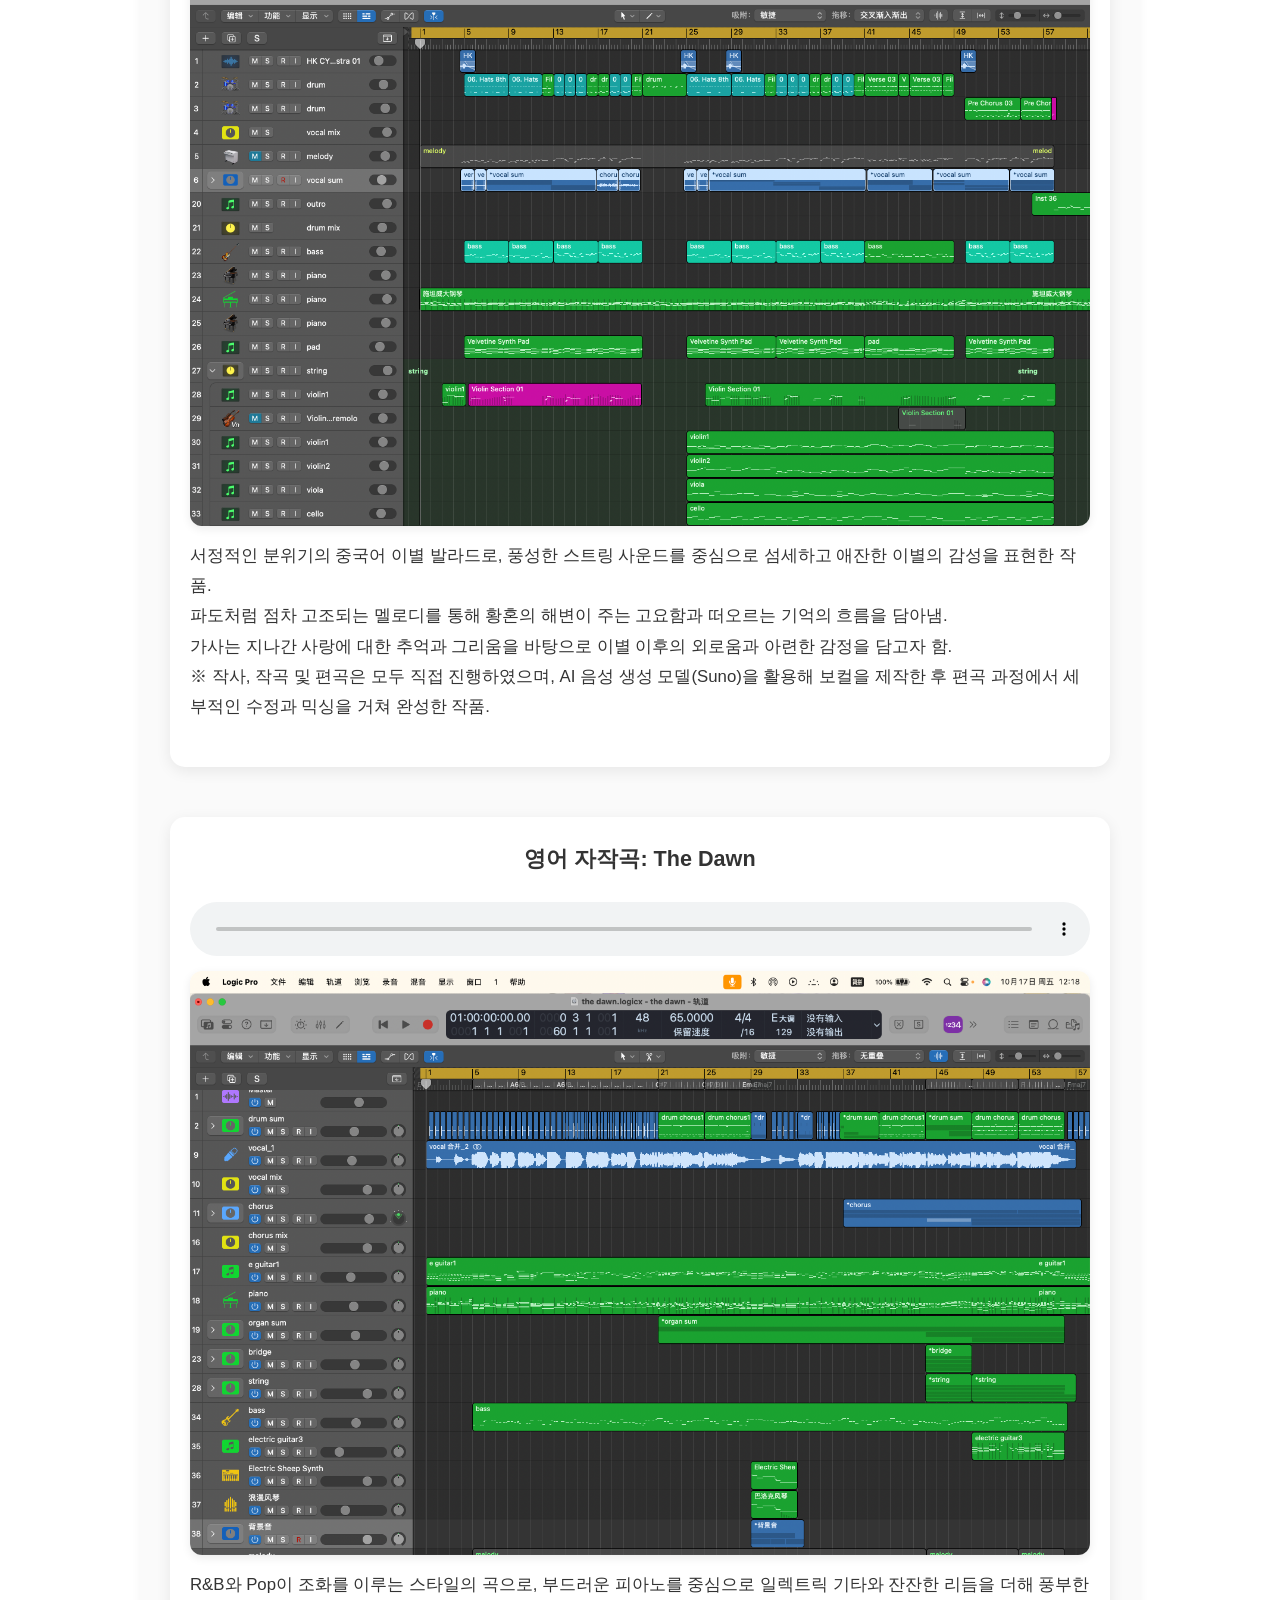
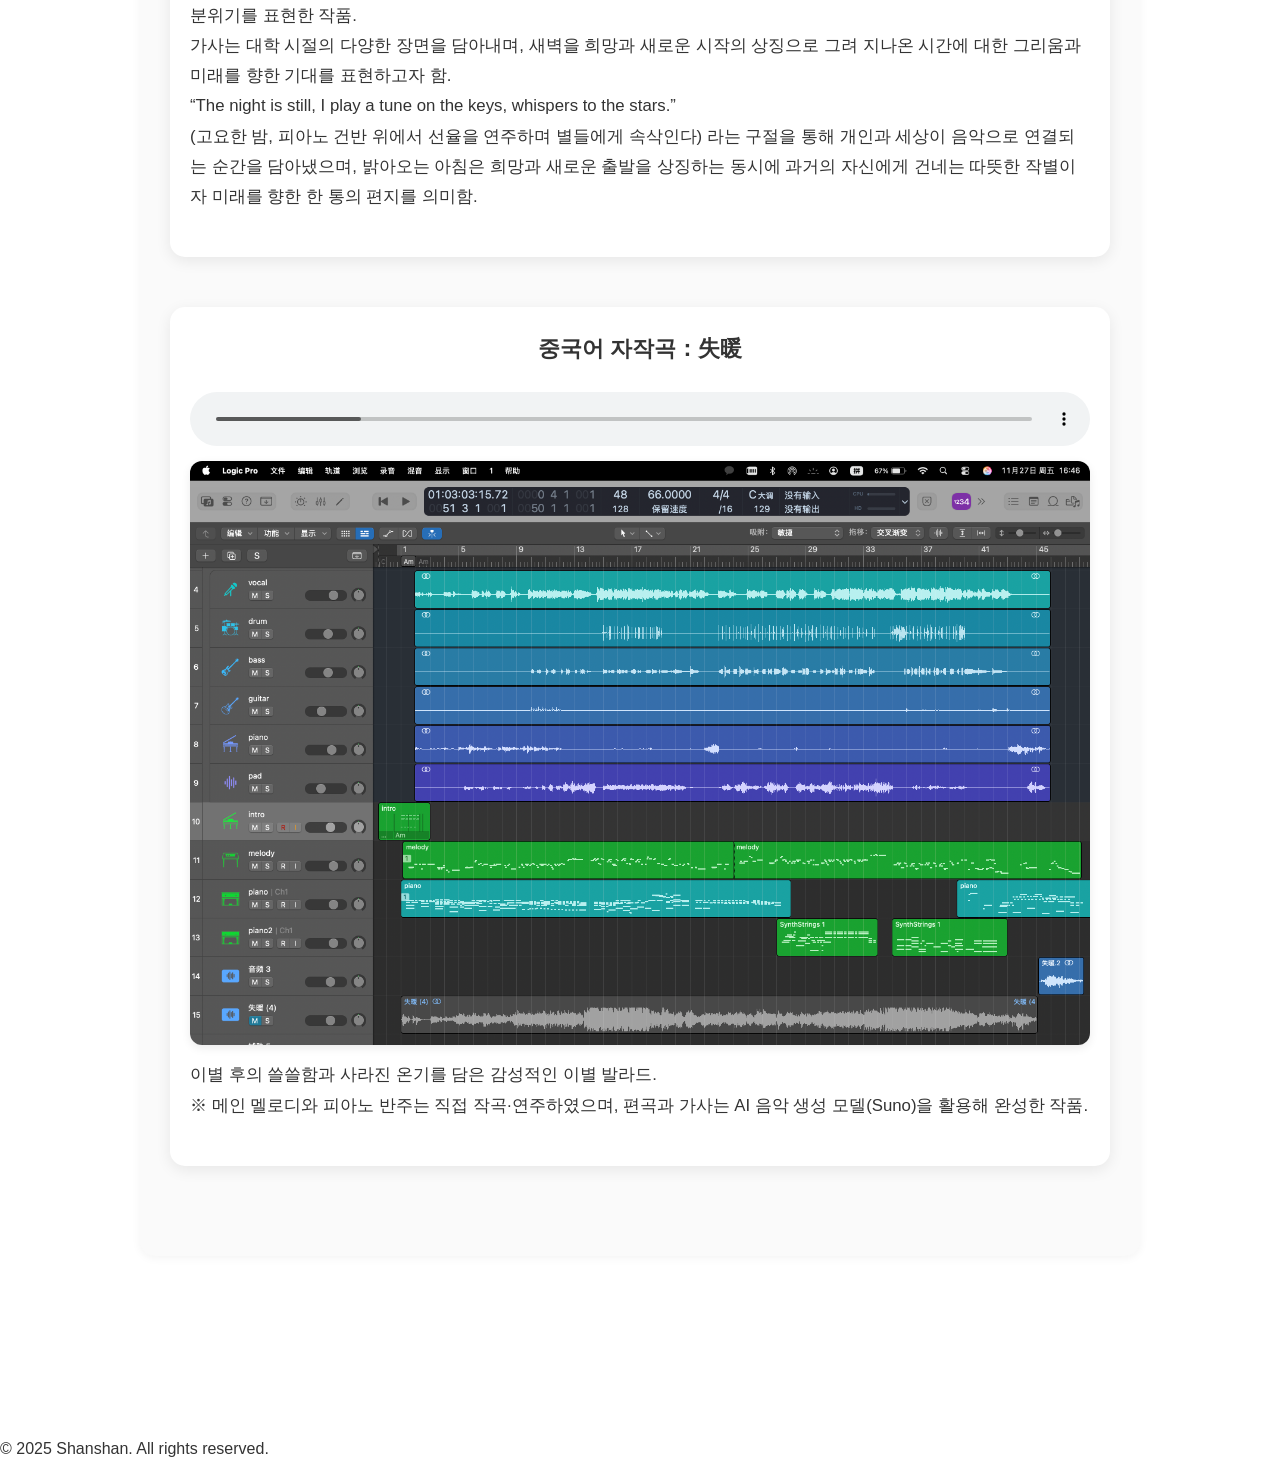
==== commit ce637f28: "Update index.ko.html" ====
--- a/index.ko.html
+++ b/index.ko.html
@@ -140,7 +140,6 @@
           <a href="https://doi.org/10.66634/khallyu.2026.11.30.07" target="_blank">DOI</a>
         </div>
       </div>
-      </div>
 
       <div class="skill-item">
         <div class="skill-label">음악 제작：</div>
@@ -185,21 +184,19 @@
     <div class="experience-item">
       <div class="exp-label">
         자싱 주저우문화전매:<br>
-        (嘉兴九州文化传媒)<br>
+        (嘉興九州文化傳媒)<br>
         2025.12 – 2026.02
       </div>
       <div class="exp-content">
-        AI 음성 합성 도구를 활용해 중국어 숏드라마 대사를 한국어·영어로 더빙하고
-        립싱크 및 장면 감정에 맞게 조정하였습니다.
-        이후 자발적으로 AI 숏드라마 제작 파트로 전환하여
-        애니메이션·실사 프로젝트 2건에서 AI 캐릭터 생성 및 영상 제작 전 과정에 참여했습니다.
+                중국어 실사 숏드라마 6편의 한국어 현지화를 담당하여 AI 음성 클로닝·번역 교정·립싱크 편집·믹싱을 진행하였고,
+        이후 AI 숏드라마 제작 파트로 전환하여 AI 애니메이션 숏드라마 2편의 영상 생성을 담당했습니다.
       </div>
     </div>
 
     <div class="experience-item">
       <div class="exp-label">교육용 음악 제작:</div>
       <div class="exp-content">
-        중장년 예술교육 플랫폼 「开开华彩」의 수업용 반주·음원·악보 제작<br>
+        중장년 예술교육 플랫폼 「開開華彩」의 수업용 반주·음원·악보 제작<br>
         아동 영어교육기관 대상 파닉스 교육용 반주 음원 제작
       </div>
     </div>
@@ -243,7 +240,7 @@
 
   <!-- 실사 숏드라마 한국어 더빙 -->
   <div class="music-item">
-    <h3>실사 숏드라마 한국어 현지화 (중국어 → 한국어 AI 더빙)</h3>
+    <h3>실사 숏드라마 한국어 현지화 (중국어 → 한국어 AI 더빙)(총 6편)</h3>
     <video class="video-vertical" controls preload="metadata" playsinline>
       <source src="assets/video/drama.mp4" type="video/mp4">
     </video>
@@ -257,12 +254,12 @@
       <li><strong>사용 툴：</strong> 鬼手剪辑(GhostCut), 剪映(CapCut)</li>
       <li><strong>작품 규모：</strong> 회당 2~3분, 작품당 60~90화</li>
     </ul>
-    <p class="work-note">※ 회사(嘉兴九州文化传媒) 작품으로, 저작권 보호를 위해 약 1분 분량의 발췌본만 공개합니다.</p>
+    <p class="work-note">※ 회사(嘉興九州文化傳媒) 작품으로, 저작권 보호를 위해 약 1분 분량의 발췌본만 공개합니다.</p>
   </div>
 
   <!-- AI 애니메이션 숏드라마 -->
   <div class="music-item">
-    <h3>AI 애니메이션 숏드라마 제작</h3>
+    <h3>AI 애니메이션 숏드라마 제작(총 2편)</h3>
     <video class="video-vertical" controls preload="metadata" playsinline>
       <source src="assets/video/donghuaban.MOV" type="video/mp4">
     </video>
@@ -276,7 +273,7 @@
       <li><strong>사용 툴：</strong> Lovart, 即梦(Jimeng), 사내 AI 영상 플랫폼, 剪映(CapCut)</li>
       <li><strong>작품 규모：</strong> 회당 2~3분, 작품당 60~90화 (중국어 원어)</li>
     </ul>
-    <p class="work-note">※ 회사(嘉兴九州文化传媒) 작품으로, 저작권 보호를 위해 약 1분 분량의 발췌본만 공개합니다.</p>
+    <p class="work-note">※ 회사(嘉興九州文化傳媒) 작품으로, 저작권 보호를 위해 약 1분 분량의 발췌본만 공개합니다.</p>
   </div>
 </section>
   <!-- 音乐作品 Section -->
